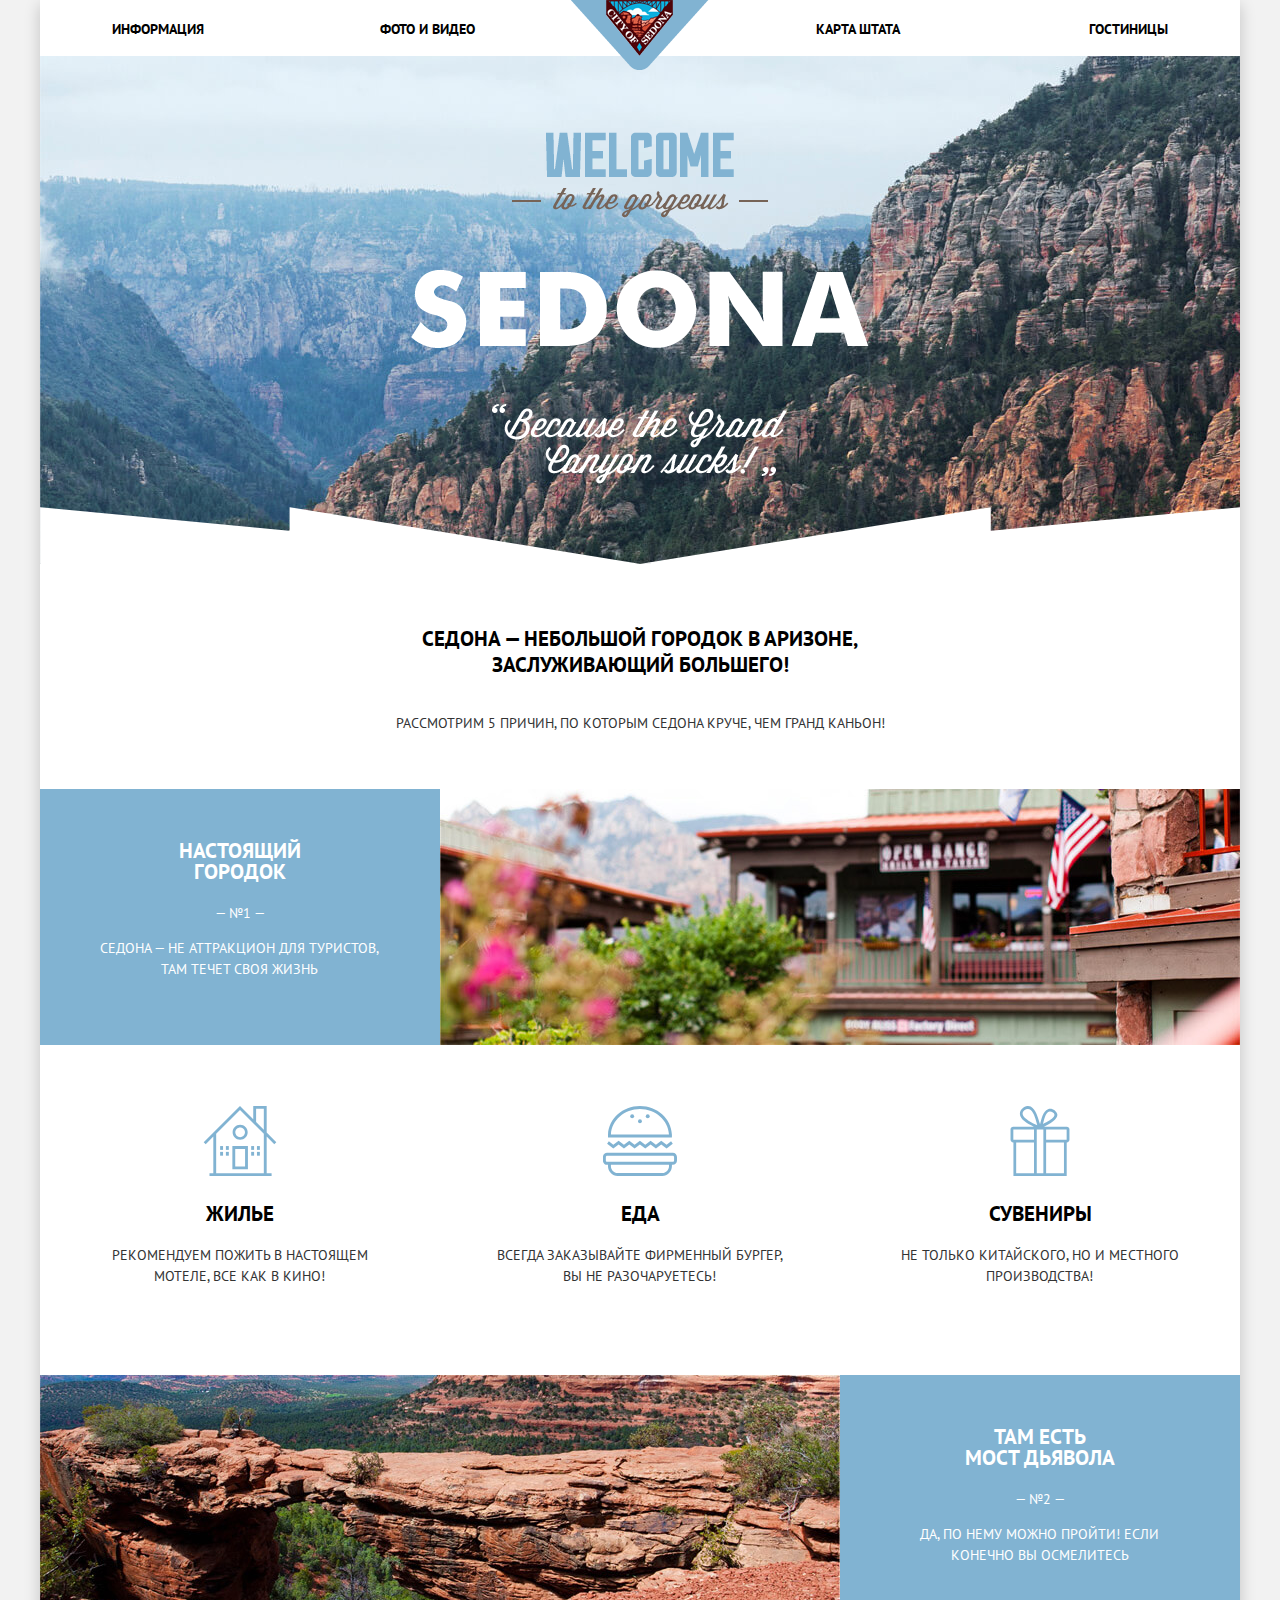
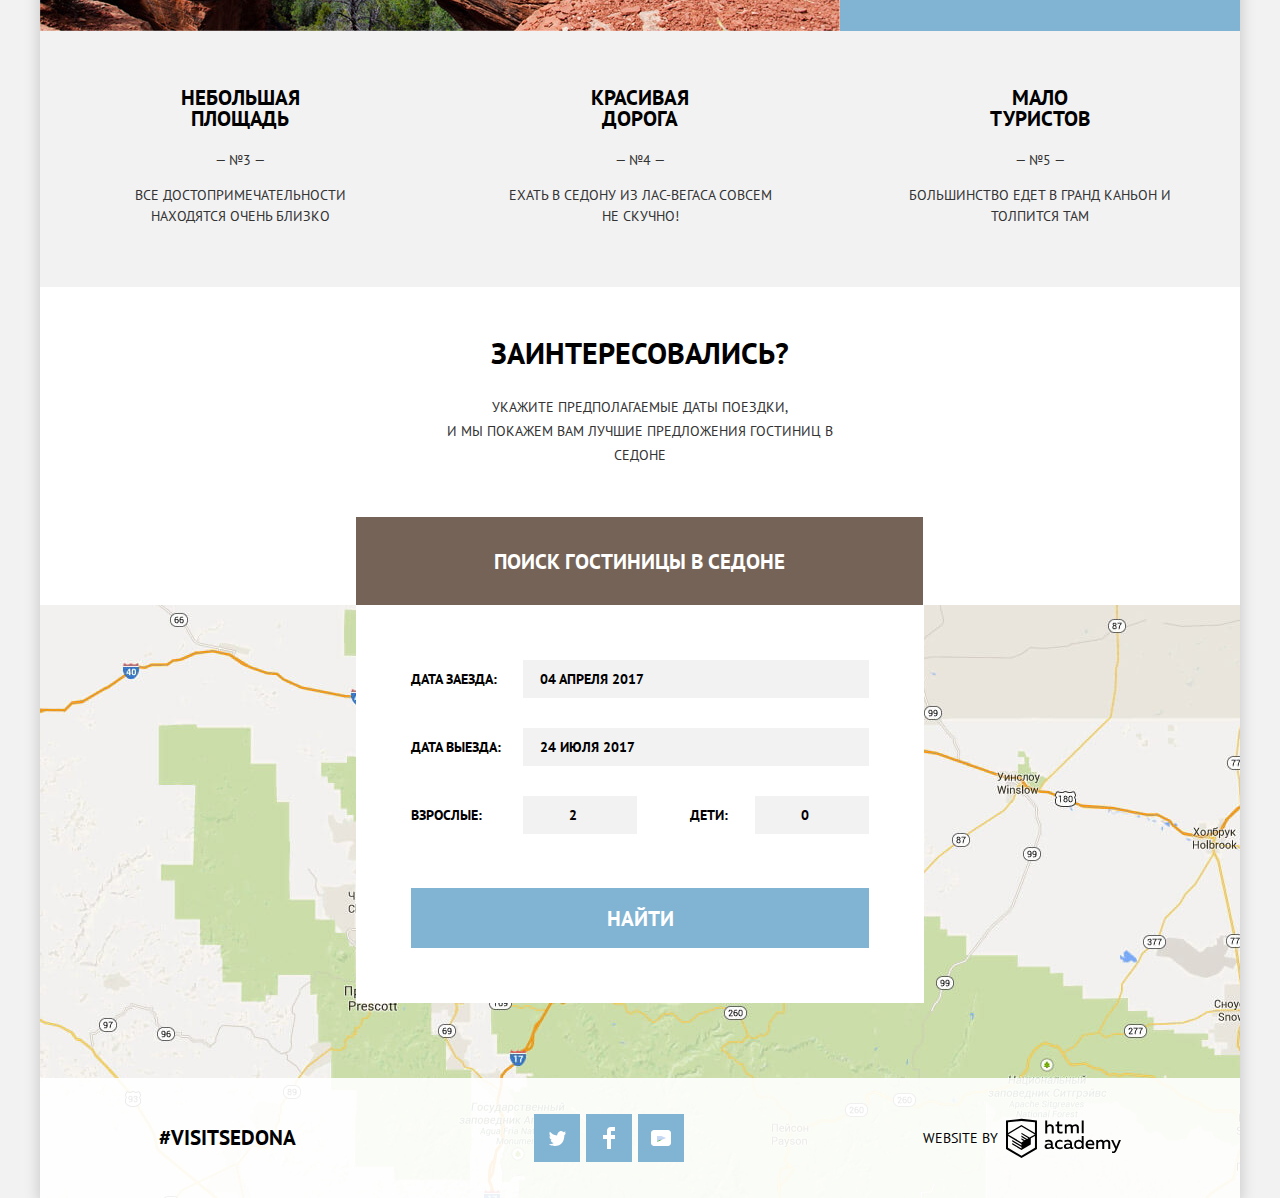
==== index.html @ 70ae292f "Декоративные элементы" ====
<!DOCTYPE html>
<html lang="ru">
  <head>
    <meta charset="utf-8">
    <title>HTML Academy: Седона</title>
    <link href="https://fonts.googleapis.com/css?family=PT+Sans:400,700&amp;subset=cyrillic" rel="stylesheet">
    <link href="css/normalize.css" rel="stylesheet">
    <link href="css/style.css" rel="stylesheet">
  </head>
  <body>
    <div class="body-wrapper">
    <header class="main-header">
      <nav class="header-navigation container">
        <div class="main-header-logo-container">
          <a class="main-header-logo" href="index.html">
            <img src="img/headerlogo.png" alt="Логотип Седона" width="138" height="70">
          </a>
        </div>
        <ul class="site-navigation">
          <li><a href="#infromation">Информация</a></li>
          <li><a href="#photo">Фото и видео</a></li>
          <li><a href="#map">Карта штата</a></li>
          <li><a href="hotels.html">Гостиницы</a></li>
        </ul>
      </nav>
    </header>

    <main class="container">
      <h1 class="visually-hidden">Седона сити</h1>

      <section class="main-background">
        <h2 class="visually-hidden">Основной фон</h2>
        <img src="img/sedona-mountains-text.png" alt="горы Седона" width="458" height="352">
      </section>

      <section class="features">
        <h2 class="visually-hidden">Преимущества</h2>
        <div class="features-title">
          <p class="features-head"><b>Седона — небольшой городок в Аризоне, заслуживающий большего!</b></p>
          <p class="features-head">Рассмотрим 5 причин, по которым Седона круче, чем гранд каньон!</p>
        </div>
        <ul class="features-list">
          <li class="feature-item">
            <div class="features-background">
              <h3>Настоящий<br> городок</h3>
              <p>— №1 —</p>
              <p>Седона — не аттракцион для туристов, там течет своя жизнь</p>
            </div>
          </li>
          <li>
            <div class="features-img"><img src="img/realcity.jpg" alt="город" width="800" height="256"></div>
          </li>
          <li class="feature-item feature-item-inside">
            <p><img src="img/house.svg" alt="жилье" width="74" height="70"></p>
            <h3>Жилье</h3>
            <p>Рекомендуем пожить в настоящем мотеле, все как в кино!</p>
          </li>
          <li class="feature-item feature-item-inside">
            <p><img src="img/food.svg" alt="еда" width="74" height="70"></p>
            <h3>Еда</h3>
            <p>Всегда заказывайте фирменный бургер, вы не разочаруетесь!</p>
          </li>
          <li class="feature-item feature-item-inside">
            <p><img src="img/souvenir.svg" alt="сувениры" width="74" height="70"></p>
            <h3>Сувениры</h3>
            <p>Не только китайского, но и местного производства!</p>
          </li>
          <li>
            <div class="features-img"><img src="img/devil.jpg" alt="мост дьявола" width="800" height="256"></div>
          </li>
          <li class="feature-item">
          <div class="features-background">
            <h3>Там есть<br> мост дьявола</h3>
            <p>— №2 —</p>
            <p>Да, по нему можно пройти! Если конечно вы осмелитесь</p>
          </div>
          </li>
          <li class="feature-item">
            <h3>Небольшая<br> площадь</h3>
            <p>— №3 —</p>
            <p>Все достопримечательности находятся очень близко</p>
          </li>
          <li class="feature-item">
            <h3>Красивая<br> дорога</h3>
            <p>— №4 —</p>
            <p>Ехать в Седону из Лас-Вегаса совсем не скучно!</p>
          </li>
          <li class="feature-item">
            <h3>Мало<br> туристов</h3>
            <p>— №5 —</p>
            <p>Большинство едет в гранд каньон и толпится там</p>
          </li>
        </ul>

      </section>

      <section class="search-form">
        <h2 class="visually-hidden">Поиск гостиницы</h2>
        <div class="search-form-title">
          <p class="search-form-head"><b>Заинтересовались?</b></p>
          <p>Укажите предполагаемые даты поездки,<br> и мы покажем вам лучшие предложения гостиниц в Седоне</p>
        </div>
        <div class="search-form-container">
          <button class="btn search-hotel-btn">Поиск гостиницы в Седоне</button>
          <form class="search-form-hotels" action="https://echo.htmlacademy.ru" method="get">
            <p class="search-form-item"><label for="check-in-date">Дата заезда:</label><input class="check-in" type="text" id="check-in-date" name="check-in-date" placeholder=" 04 Апреля 2017"></p>
            <p class="search-form-item"><label for="check-out-date">Дата выезда:</label><input class="check-out" type="text" id="check-out-date" name="check-out-date" placeholder=" 24 Июля 2017"></p>
            <p class="search-form-item"><label for="adult">Взрослые:</label><input type="number" id="adult" name="adult" value="2" min="0" step="1"></p>
            <p class="search-form-item"><label for="child">Дети:</label><input type="number" id="child" name="child" value="0" min="0" step="1"></p>
            <button class="btn search-form-btn" type="submit">Найти</button>
          </form>
        </div>
        <div class="map"></div>

      </section>
    </main>

      <footer class="main-footer">
        <div class="container">
        <div class="footer-item"><p class="footer-hashtag">#visitsedona</p></div>
        <div class="footer-social footer-item">
          <ul class="footer-social-list">
            <li><a class="btn social-btn" href="#"><span class="visually-hidden">twitter</span><svg xmlns="http://www.w3.org/2000/svg" xmlns:xlink="http://www.w3.org/1999/xlink" width="17" height="15" viewBox="0 0 17 15">
              <path d="M10.95.144c1.685-.496 2.984.27 3.577 1.179.673-.231 1.331-.481 2.011-.708a2.345 2.345 0 0 1-.857 1.768c.685.17 1.304-.491 1.304-.491-.169 1-1.006
               1.788-1.563 2.024-.231 6.75-3.175 11.217-10.077 11.082h-.446c-.41 0-4.164-.46-4.898-1.887 2.271.196 3.893-.422 4.693-1.177-.96-.3-2.679-.477-2.979-2.95.349.106.564.228
                1.19.119C1.705 8.247.374 7.53.448 5.33c.285.328 1.067.536 1.34.472C1.085 5.561-.182 2.442.894.85c1.818 1.854 3.735 3.606 7.152 3.773C8.254 2.33 9.183.793 10.95.144z"/></svg></a>
            </li>
            <li><a class="btn social-btn" href="#"><span class="visually-hidden">facebook</span><svg xmlns="http://www.w3.org/2000/svg" width="12" height="22" viewBox="0 0 12 22">
              <path d="M12 4V0H8a4 4 0 0 0-4 4v4H0v4h4v10h4V12h4V8H8V4h4z"/></svg></a>
            </li>
            <li>
              <a class="btn social-btn" href="#"><span class="visually-hidden">youtube</span><svg version="1.1" id="Layer_1" xmlns="http://www.w3.org/2000/svg"
                 xmlns:xlink="http://www.w3.org/1999/xlink" x="0px" y="0px"
              	 width="20px" height="16px" viewBox="0 0 20 16" enable-background="new 0 0 20 16" xml:space="preserve">
              <image overflow="visible" enable-background="new    " width="20" height="16" xlink:href="youtube.png" >
              </image>
              <path d="M17,0H3C1.35,0,0,1.35,0,3v10c0,1.65,1.35,3,3,3h14c1.65,0,3-1.35,3-3V3C20,1.35,18.65,0,17,0z
              	 M6.027,11.998V4.002L15.014,8L6.027,11.998z"/>
              </svg></a>
            </li>
          </ul>
        </div>
        <div class"footer-item">
          <p class="footer-copyright">
          <b>Website by</b>
          <a class="main-footer-logo" href="https://htmlacademy.ru/intensive/htmlcss"><span class="visually-hidden">htmlacademy</span>
            <svg id="Layer_1" data-name="Layer 1" xmlns="http://www.w3.org/2000/svg" width="115" height="41" viewBox="0 0 108.08 36.85"><title>logo-htmlacademy-small1</title><path d="M44.61,26.88a2,2,0,0,0,.55-0.1v1.33a3.25,3.25,0,0,1-1.18.21,1.67,1.67,0,0,1-1.67-1,4.84,4.84,0,0,1-3.14,1.08c-1.51,0-2.91-.83-2.91-2.55,0-2.13,2-2.79,3.71-2.79a11.08,11.08,0,0,1,2.17.25v-0.3c0-1-.76-1.77-2.19-1.77a7.42,7.42,0,0,0-3,.64v-1.7a10.21,10.21,0,0,1,3.19-.55c2.36,0,3.81,1.12,3.81,3.65v3a0.54,0.54,0,0,0,.49.59h0.17Zm-6.44-1.13A1.35,1.35,0,0,0,39.63,27h0.11a3.39,3.39,0,0,0,2.41-1V24.58a9.72,9.72,0,0,0-1.81-.21c-1,0-2.16.33-2.16,1.38h0Zm12.36-6.11a5,5,0,0,1,2.57.64V22a4.08,4.08,0,0,0-2.3-.7,2.75,2.75,0,1,0,0,5.49,5,5,0,0,0,2.43-.64v1.71a6.27,6.27,0,0,1-2.76.57A4.21,4.21,0,0,1,46,24.51q0-.21,0-0.41a4.32,4.32,0,0,1,4.18-4.46h0.38Zm12.17,7.24a2,2,0,0,0,.55-0.1v1.33a3.25,3.25,0,0,1-1.18.21,1.67,1.67,0,0,1-1.67-1,4.84,4.84,0,0,1-3.14,1.08c-1.51,0-2.91-.83-2.91-2.55,0-2.13,2-2.79,3.71-2.79a11.08,11.08,0,0,1,2.17.25v-0.3c0-1-.76-1.77-2.19-1.77a7.42,7.42,0,0,0-3,.64v-1.7a10.21,10.21,0,0,1,3.19-.55c2.36,0,3.81,1.12,3.81,3.65v3a0.54,0.54,0,0,0,.49.59h0.17Zm-6.44-1.13A1.35,1.35,0,0,0,57.73,27h0.11a3.39,3.39,0,0,0,2.41-1V24.58a9.72,9.72,0,0,0-1.81-.21c-1.06,0-2.16.33-2.16,1.38h0ZM73,16V28.2H71.35V26.88a3.88,3.88,0,0,1-3.19,1.54,4.4,4.4,0,0,1,0-8.78,3.81,3.81,0,0,1,3,1.3V16H73Zm-4.53,5.22a2.76,2.76,0,1,0,0,5.52A2.86,2.86,0,0,0,71.15,25V23A2.91,2.91,0,0,0,68.49,21.27ZM79,19.64c3.31,0,4.46,2.68,3.92,5.09H76.7c0.21,1.5,1.67,2.11,3.19,2.11a6.11,6.11,0,0,0,2.64-.59v1.6a7.14,7.14,0,0,1-3,.57C77,28.42,74.78,27,74.78,24a4.18,4.18,0,0,1,4-4.39H79Zm0.09,1.54a2.28,2.28,0,0,0-2.44,2.1v0.06H81.3A2,2,0,0,0,79.13,21.18Zm5.73,7V19.87h1.65v1a3.81,3.81,0,0,1,2.78-1.27A2.86,2.86,0,0,1,91.89,21a4.12,4.12,0,0,1,2.91-1.33A3.06,3.06,0,0,1,98,23V28.2h-1.9V23.05a1.59,1.59,0,0,0-1.42-1.75H94.42a2.8,2.8,0,0,0-2.07,1.12V28.2h-1.9V23.05A1.59,1.59,0,0,0,89,21.31H88.8a3,3,0,0,0-2.21,1.29v5.63H84.86Zm21.31-8.33h1.9l-3.91,9.46c-0.9,2.17-2.09,2.86-3.35,2.86a4.76,4.76,0,0,1-1.1-.14V30.46a2.86,2.86,0,0,0,.85.12c0.9,0,1.58-.64,2.07-1.9l0.17-.42-4-8.4h2l2.86,6.29ZM38.73,1.46V6.22a3.81,3.81,0,0,1,2.7-1.14,3.25,3.25,0,0,1,3.44,3.4v5.15H43V8.72a1.81,1.81,0,0,0-1.61-2h-0.3a2.93,2.93,0,0,0-2.32,1.39v5.52h-1.9V1.46h1.9ZM49.94,2.31v3h3V6.91h-3v3.81c0,1.1.5,1.46,1.58,1.46a4.49,4.49,0,0,0,1.69-.33v1.6A6.8,6.8,0,0,1,51,13.8a2.55,2.55,0,0,1-2.86-2.74V6.89H46.58V5.26h1.5V2.74Zm5.4,11.31V5.28H57v1A3.81,3.81,0,0,1,59.77,5a2.86,2.86,0,0,1,2.6,1.33A4.12,4.12,0,0,1,65.28,5,3.06,3.06,0,0,1,68.44,8.4v5.21h-1.9V8.46a1.59,1.59,0,0,0-1.42-1.75H64.89a2.8,2.8,0,0,0-2.07,1.12v5.78h-1.9V8.46A1.59,1.59,0,0,0,59.5,6.71H59.27A3,3,0,0,0,57.06,8v5.63H55.34ZM71.17,1.45H73V13.6H71.17V1.45ZM14.71,0H14.55L0,1.54V28.21l14.55,8.66,14.55-8.66V1.54Zm12.5,27.1L14.55,34.64,1.9,27.12V16.18l12.59,7.5V25L5.86,19.9v1.31l8.68,5.21v1.39L5.87,22.65V24l8.68,5.21,8.75-5.24V18.31L27.2,16V27.12Zm0-12.53-3.48,2-1.6,1L14.51,13v1.31L21,18.23H21l-0.14.09-1,.54-5.37-3.2V17l4.24,2.52-1,.67-3.2-1.9v1.31l2.1,1.24L14.5,22.1,2,14.65,14.51,7.11Zm0-1.32L14.49,5.76,1.91,13.25v-10L14.56,1.92,27.21,3.25v10h0Z" transform="translate(0 -0.02)" /></svg>
          </svg>
        </a>
        </p>
      </div>
      </div>
      </footer>
    </div>
  </body>
</html>
---- css/style.css ----
body {
    margin: 0;
    padding: 0;
    font-family: "PT Sans", Arial, sans-serif;
    font-size: 14px;
    line-height: 21px;
    font-weight: 700;
    color: #333333;
    text-transform: uppercase;
    background-color: #f2f2f2;
}

a {
    text-decoration: none;
}

.visually-hidden:not(:focus):not(:active),
input[type="checkbox"].visually-hidden,
input[type="radio"].visually-hidden {
    position: absolute;
    width: 1px;
    height: 1px;
    margin: -1px;
    border: 0;
    padding: 0;
    white-space: nowrap;
    -webkit-clip-path: inset(100%);
            clip-path: inset(100%);
    clip: rect(0 0 0 0);
    overflow: hidden;
}

.body-wrapper {
    background-color: #ffffff;
    width: 1200px;
    margin: 0 auto;
    -webkit-box-shadow: 0px 5px 15px 0px rgba(0, 1, 1, 0.2);
            box-shadow: 0px 5px 15px 0px rgba(0, 1, 1, 0.2);
}

.header-navigation {
    font-size: 14px;
    line-height: 26px;
    color: #000000;
    background-color: #ffffff;
}

.site-navigation {
    list-style: none;
}

.site-navigation a {
    color: #000000;
}

.site-navigation a:hover {
    color: #81b3d2;
}

.site-navigation a:active {
    color: #cacaca;
}

.main-background {
    background-image: url("../img/sedona-mountains-shape.png"), url("../img/sedona-mountains.jpg");
    background-repeat: no-repeat;
    background-position: bottom, 0 -56px;
    padding-bottom: 74px;
}

.features {
    font-weight: normal;
}

.features-list,
.feature-item-list {
    list-style: none;
}

.feature-item,
.features-head {
    text-align: center;
}



.features h3 {
    font-size: 21px;
    line-height: 21px;
    color: #000000;
    font-weight: bold;
    text-align: center;
}

.features-title p:first-child {
    font-weight: bold;
    font-size: 21px;
    line-height: 26px;
    color: #000000;
}


.search-form {
    background-color: #ffffff;
}

.search-form p {
    text-align: center;
    line-height: 24px;
    font-weight: normal;
}

.search-form-head {
    font-size: 30px;
    line-height: 36px;
    color: #000000;
    font-weight: bold;
}

.search-form form {
    font-size: 14px;
    line-height: 26px;
    color: #000000;
    background-color: #ffffff;
}

.btn {
    font-size: 21px;
    line-height: 26px;
    color: #ffffff;
    text-align: center;
    vertical-align: middle;
    font-weight: bold;
    border: none;
    background-color: #766357;
    text-transform: uppercase;
}

.btn:hover {
    background-color: #604e44;
}

.btn:active {
    background-color: #503e34;
    color: #857871;
}

.search-form-btn {
    background-color: #81b3d2;
    padding-left: 196px;
    padding-right: 197px;
    padding-top: 18px;
    padding-bottom: 16px;
    margin-top: 24px;
    width: 100%;
}

.search-form-btn:hover {
    background-color: #669ec1;
}

.search-form-btn:active {
    background-color: #5596be;
    color: #88b6d0;
}

.search-form input {
    font: inherit;
    border: none;
    background-color: #f2f2f2;
}

.search-form input:hover {
    background-color: #ebebeb;
}

.search-form input:focus {
    background-color: #ffffff;
    border: 2px solid #e5e5e5
}

input::-webkit-input-placeholder {
    color: #000000;
    text-transform: uppercase;
}

input:-ms-input-placeholder {
    color: #000000;
    text-transform: uppercase;
}

input::-ms-input-placeholder {
    color: #000000;
    text-transform: uppercase;
}

input::placeholder {
    color: #000000;
    text-transform: uppercase;
}

.main-footer {
    font-weight: normal;
}

.footer-hashtag {
    font-size: 21px;
    line-height: 26px;
    color: #000000;
    font-weight: bold;
    margin: 0;
}

.footer-social {
    text-align: center;
}

.footer-social ul {
    list-style: none;
}

.social-btn {
    display: -webkit-box;
    display: -ms-flexbox;
    display: flex;
    -webkit-box-align: center;
        -ms-flex-align: center;
            align-items: center;
    -webkit-box-pack: center;
        -ms-flex-pack: center;
            justify-content: center;
    width: 46px;
    height: 48px;
    background-color: #81b3d2;
}

.social-btn:hover {
    background-color: #669ec1;
}

.social-btn:active {
    background-color: #5596be;
}

.social-btn svg {
    fill: #ffffff;
}

.social-btn:active svg {
    fill: #88b6d0;
}

.main-footer-logo svg {
    margin-bottom: -8px;
}

.main-footer-logo:hover svg {
    fill: #81b3d2;
}

.main-footer-logo:active svg {
    fill: #cacaca;
}

.footer-copyright  {
    display: -webkit-box;
    display: -ms-flexbox;
    display: flex;
    -webkit-box-align: center;
        -ms-flex-align: center;
            align-items: center;
    font-size: 14px;
    line-height: 26px;
    color: #000000;
    margin: 0;
    padding: 0;
}


/* Страница отелей */


.site-navigation-current a {
    color: #756357;
}

.hotel-results-list a {
    color: #000000;
}

.hotel-filter form {
    background-color: #49545a;
    background-image: url("../img/filter-background.jpg");
    background-repeat: no-repeat;
    color: #ffffff;
    font-size: 14px;
    line-height: 21px;
}

.hotel-filter ul,
.hotel-results ul {
    list-style: none;
}

.hotel-filter fieldset{
    border: none;
    padding: 0;
    margin: 0;
}

.filter-form-btn {
    display: block;
    color: #ffffff;
    font-size: 14px;
    line-height: 21px;
    font-weight: normal;
    background-color: transparent;
    border: 2px solid #ffffff;
    padding: 6px 35px;
    margin: 0 auto;
}

.filter-form-btn:hover,
.filter-form-btn:active {
    color: #000000;
    background-color: #ffffff;
}

.hotel-filter {
    font-weight: normal;
}

.hotel-filter legend {
    font-size: 16px;
    line-height: 21px;
    font-weight: bold;
}

.hotel-results {
    font-weight: normal;
}

.hotel-results h2,
.hotel-results h3 {
    font-size: 21px;
    line-height: 26px;
    color: #000000;
}

.hotel-sorting li {
    font-size: 12px;
    line-height: 18px;
    font-weight: normal;
}

.sorting {
    font-size: 12px;
    line-height: 18px;
    font-weight: normal;
    color: #000000;
    margin: 0;
    margin-left: 49px;
}

.hotel-sorting a {
    color: #cacaca;
    opacity: 30%;
    text-decoration: underline;
    -webkit-text-decoration-color: #81b3d2;
            text-decoration-color: #81b3d2;
    -webkit-text-decoration-style: dotted;
            text-decoration-style: dotted;
}

.hotel-sorting-current a {
    color: #81b3d2;
    text-decoration: none;
}

.hotel-sorting svg {
    fill: #cacaca;
}

.hotel-sorting-current svg {
    fill: #81b3d2;
}

.updown:hover svg {
    fill: #000000;
}

.updown:active svg {
    fill: #81b3d2;
}

.hotel-results a:hover {
    color: #81b3d2;
}

.hotel-sorting a:active {
    color: #000000;
    text-decoration: none;
}

.rating {
    font-size: 14px;
    line-height: 21px;
    color: #666666;
}

.hotel-results-name a:hover {
    color: #81b3d2;
}

.hotel-results-name a:active {
    color: #cacaca;
}

.hotel-results-item .btn-info {
    font-size: 14px;
    line-height: 21px;
    color: #ffffff;
    background-color: #81b3d2;
    padding: 4px 17px 3px 17px;
}

.hotel-results-item .btn-order {
    font-size: 14px;
    line-height: 21px;
    background-color: #766357;
    color: #ffffff;
    padding: 4px 17px 3px 17px;
}

.hotel-results-item .btn-info:hover {
    background-color: #669ec1;
    color: #ffffff;
}

.hotel-results-item .btn-info:active {
    background-color: #5596be;
    color: #88b6d0;
}

.hotel-results-item .btn-order:hover {
    background-color: #604e44;
    color: #ffffff;
}

.hotel-results-item .btn-order:active {
    background-color: #503e34;
    color: #857871;
}


/* Главная страница сетки */


.container {
    width: 1200px;
    margin: 0 auto;
    padding: 0;
}

.body-wrapper {
    background-color: #ffffff;
    width: 1200px;
    margin: 0 auto;
    -webkit-box-shadow: 0px 5px 15px 0px rgba(0, 1, 1, 0.2);
            box-shadow: 0px 5px 15px 0px rgba(0, 1, 1, 0.2);
}

.site-navigation {
    display: -webkit-box;
    display: -ms-flexbox;
    display: flex;
    padding-left: 72px;
    padding-right: 72px;
}

.site-navigation li {
    width: 240px;
    text-align: left;
}

.site-navigation li:last-child,
.site-navigation li:nth-child(3) {
    text-align: right;
}

.site-navigation li:first-child,
.site-navigation li:nth-child(3) {
    margin-right: 28px;
}

.site-navigation li:nth-child(2) {
    margin-right: auto;
}

.site-navigation li:nth-child(3) {
    margin-left: auto;
}

.main-header-logo-container {
    margin-left: 531px;
    margin-bottom: -76px;
}

.main-background img {
    margin-left: 371px;
    margin-top: 76px;
}

.features-title {
    margin: 0 354px;
    margin-bottom: 55px;
    margin-top: 62px;
}

.features-title .features-head:first-child {
    margin-bottom: 35px;
}

.features-list {
    display: -webkit-box;
    display: -ms-flexbox;
    display: flex;
    -ms-flex-wrap: wrap;
        flex-wrap: wrap;
    -webkit-box-align: stretch;
        -ms-flex-align: stretch;
            align-items: stretch;
    -ms-flex-line-pack: stretch;
        align-content: stretch;
    margin: 0;
    padding: 0;

}

.feature-item {
    width: 400px;
}

.features-list p {
    text-align: center;
    padding-left: 48px;
    padding-right: 49px;
}

.features-img {
    width: 800px;
    height: 256px;
}

.feature-item-inside img {
    width: 74px;
    height: 70px;
}

.features-list li:first-child,
.features-list li:nth-child(7) {
    background-color: #81b3d2;
    color: #ffffff;
    padding-top: 30px;
}

.features-list li:nth-child(8),
.features-list li:nth-child(9),
.features-list li:nth-child(10) {
    padding-top: 35px;
    padding-bottom: 46px;
    background-color: #f2f2f2;
}

.features-list li:first-child h3,
.features-list li:nth-child(7) h3{
    color: #ffffff;
}

.features-list li:nth-child(3),
.features-list li:nth-child(4),
.features-list li:nth-child(5) {
    background-color: #ffffff;
    padding-top: 47px;
    padding-bottom: 74px;
}

.feature-item:nth-child(8) p,
.feature-item:nth-child(9) p,
.feature-item:nth-child(10) p {
    padding-left: 65px;
    padding-right: 65px;
}

.search-form-title {
    margin: 0 380px;
    margin-top: 54px;
    margin-bottom: 50px;
}

.search-hotel-btn {
    margin-left: 316px;
    margin-right: 316px;
    padding-left: 138px;
    padding-right: 138px;
    padding-top: 32px;
    padding-bottom: 30px;
}

.search-form-hotels {
    position: absolute;
    display: -webkit-box;
    display: -ms-flexbox;
    display: flex;
    -webkit-box-orient: horizontal;
    -webkit-box-direction: normal;
        -ms-flex-direction: row;
            flex-direction: row;
    -webkit-box-pack: justify;
        -ms-flex-pack: justify;
            justify-content: space-between;
    -ms-flex-wrap: wrap;
        flex-wrap: wrap;
    left: 316px;
    padding: 55px;
    width: 458px;
}

.search-form-hotels p {
    font-weight: bold;
    text-align: left;
}

.search-form-container {
    position: relative;
}

.search-form-item {
    margin: 0;
    margin-bottom: 30px;
}

.search-form-item label,
.search-form-item input {
    display: inline-block;
}

.search-form-item:nth-child(1) label,
.search-form-item:nth-child(2) label,
.search-form-item:nth-child(3) label {
    width: 112px;
}

.search-form-item:nth-child(4) label {
    width: 38px;
    margin-right: 27px;
    margin-left: 50px;
}

.search-form-item input {
    padding: 7px 13px;
}

.search-form-item:first-child,
.search-form-item:nth-child(2) {
    width: 100%;
}

.search-form-item:nth-child(3),
.search-form-item:nth-child(4) {
    width: 50%;
}

.search-form-item input[type="text"] {
    width: 346px;
    -webkit-box-sizing: border-box;
            box-sizing: border-box;
}

.search-form-item input[type="number"] {
    width: 114px;
    -webkit-box-sizing: border-box;
            box-sizing: border-box;
    text-align: center;
}

.map {
    background-image: url("../img/map.jpg");
    background-repeat: no-repeat;
    width: 1200px;
    min-height: 593px;
    background-position: -40px -154px;
}

.main-footer .container {
    display: -webkit-box;
    display: -ms-flexbox;
    display: flex;
    -ms-flex-pack: distribute;
        justify-content: space-around;
    -webkit-box-align: center;
        -ms-flex-align: center;
            align-items: center;
    -ms-flex-line-pack: center;
        align-content: center;
}

.main-footer {
    position: relative;
    z-index: 2;
    background-color: rgba(255, 255, 255, 0.9);
    padding-top: 36px;
    padding-bottom: 36px;
    margin-top: -120px;
}

.inner-footer {
    position: static;
    z-index: 1;
    background-color: rgba(255, 255, 255, 1);

    margin-top: auto;

}

.footer-social ul {
    display: -webkit-box;
    display: -ms-flexbox;
    display: flex;
    width: 150px;
    -webkit-box-pack: justify;
        -ms-flex-pack: justify;
            justify-content: space-between;
    -ms-flex-wrap: wrap;
        flex-wrap: wrap;
    margin: 0 auto;
    padding: 0;
}

.footer-copyright b {
    font-weight: normal;
    margin-right: 8px;
}

/* Страница отелей сетки */

.hotel-filter-form {
    display: -webkit-box;
    display: -ms-flexbox;
    display: flex;
    -webkit-box-align: center;
        -ms-flex-align: center;
            align-items: center;
    padding: 30px 72px;
}

.hotel-filter-form fieldset:first-child {
    margin-right: 115px;
}

.hotel-filter-form fieldset:nth-child(2) {
    margin-right: 322px;
}

.hotel-filter-form ul {
    margin: 0;
    margin-top: 28px;
}

.hotel-filter-option {
    margin-bottom: 23px;
}

.hotel-filter-option:nth-child(3),
.hotel-filter-option:nth-child(6) {
    margin: 0;
}

.filter-range {
    width: 330px;
}

.filter-range-title {
  margin-bottom: 9px;
  font-weight: bold;
  font-size: 16px;
  line-height: 21px;
}

.price-controls {
  position: relative;
  height: 36px;
  font-size: 0;
  margin-bottom: 20px;
  border: 2px solid #ffffff;
  border-radius: 2px;
}

.price-controls::after {
  content: "";
  position: absolute;
  top: 50%;
  left: 50%;
  width: 2px;
  height: 22px;
  background: #ffffff;
  -webkit-transform: translate(-50%, -50%);
      -ms-transform: translate(-50%, -50%);
          transform: translate(-50%, -50%);
}

.price-controls label {
  display: inline-block;
  font-size: 14px;
  line-height: 38px;
  vertical-align: top;
  cursor: pointer;
}

.price-controls .min-price,
.price-controls .max-price {
  width: 90px;
  padding-left: 65px;
}

.price-controls input {
  width: 50px;
  margin: 0;
  color: inherit;
  background: none;
  border: none;
}

.range-controls {
  position: relative;
  margin-bottom: 32px;
}

.range-controls .scale {
  height: 2px;
  background: rgba(255, 255, 255, 0.3);
}

.range-controls .bar {
  width: 80%;
  height: 2px;
  background: #ffffff;
}

.range-toggle {
  position: absolute;
  top: -9px;
  width: 4px;
  height: 4px;
  background: #ababab;
  border: 8px solid #ffffff;
  border-radius: 50%;
  -webkit-box-shadow: 0 2px 1px 0 rgba(0, 1, 1, 0.2);
          box-shadow: 0 2px 1px 0 rgba(0, 1, 1, 0.2);
  cursor: pointer;
}

.range-toggle:hover {
  background: #1c4f80;
}

.range-toggle-min {
  left: 0;
}

.range-toggle-max {
  left: 80%;
}

.sorting-wrapper {
    display: -webkit-box;
    display: -ms-flexbox;
    display: flex;
    -webkit-box-align: center;
        -ms-flex-align: center;
            align-items: center;
    margin: 30px 72px;
}

.hotel-sorting  {
    display: -webkit-box;
    display: -ms-flexbox;
    display: flex;
    padding: 0;
    margin: 0;
    margin-left: 40px;
    -webkit-box-align: center;
        -ms-flex-align: center;
            align-items: center;
}

.hotel-sorting li:nth-child(2) {
    margin-left: 31px;
}

.hotel-sorting li:nth-child(3) {
    margin-left: 33px;
}

.hotel-sorting li:nth-child(4 ) {
    margin-left: 504px;
}

.hotel-sorting li:nth-child(5) {
    margin-left: 12px;
}

.hotel-results-list {
    display: -webkit-box;
    display: -ms-flexbox;
    display: flex;
    -webkit-box-orient: vertical;
    -webkit-box-direction: normal;
        -ms-flex-direction: column;
            flex-direction: column;
    margin: 0px;
    padding: 0px;
}

.hotel-results-item {
    position: relative;
    border-top: 1px solid #e5e5e5;
    padding: 30px 72px 30px 72px;
    display: -webkit-box;
    display: -ms-flexbox;
    display: flex;
    -webkit-box-pack: justify;
        -ms-flex-pack: justify;
            justify-content: space-between;
}

.hotel-results-column:nth-child(2) {
    display: -webkit-box;
    display: -ms-flexbox;
    display: flex;
    -webkit-box-orient: horizontal;
    -webkit-box-direction: normal;
        -ms-flex-direction: row;
            flex-direction: row;
    -ms-flex-wrap: wrap;
        flex-wrap: wrap;
    -ms-flex-line-pack: justify;
        align-content: space-between;
    width: 260px;
    margin-right: 490px;
}

.hotel-results-column:nth-child(3) {
    display: -webkit-box;
    display: -ms-flexbox;
    display: flex;
    -webkit-box-orient: vertical;
    -webkit-box-direction: normal;
        -ms-flex-direction: column;
            flex-direction: column;
    -webkit-box-pack: justify;
        -ms-flex-pack: justify;
            justify-content: space-between;
    text-align: right;
    width: 113px;
}

.hotel-results-column ul {
    padding: 0;
    margin: 0;
}

.stars {
    -webkit-box-ordinal-group: 0;
        -ms-flex-order: -1;
            order: -1;
}

.stars li {
    display: inline-block;
    vertical-align: baseline;
}

.hotel-results-item:last-child {
    border-bottom: 1px solid #e5e5e5;
}

.hotel-results h2,
.hotel-results-item h3,
.hotel-results-item p {
    margin: 0;
}

.hotel-results-item h3 {
    margin-top: -5px;
}

.hotel-price {
    padding-bottom: 5px;
}

.hotel-results-price {
    padding-left: 35px;
}

.btn-info {
    margin-right: 5px;
}

.rating {
    padding-left: 16px;
    padding-right: 14px;
    padding-top: 6px;
    padding-bottom: 5px;
    background-color: #f2f2f2;
}
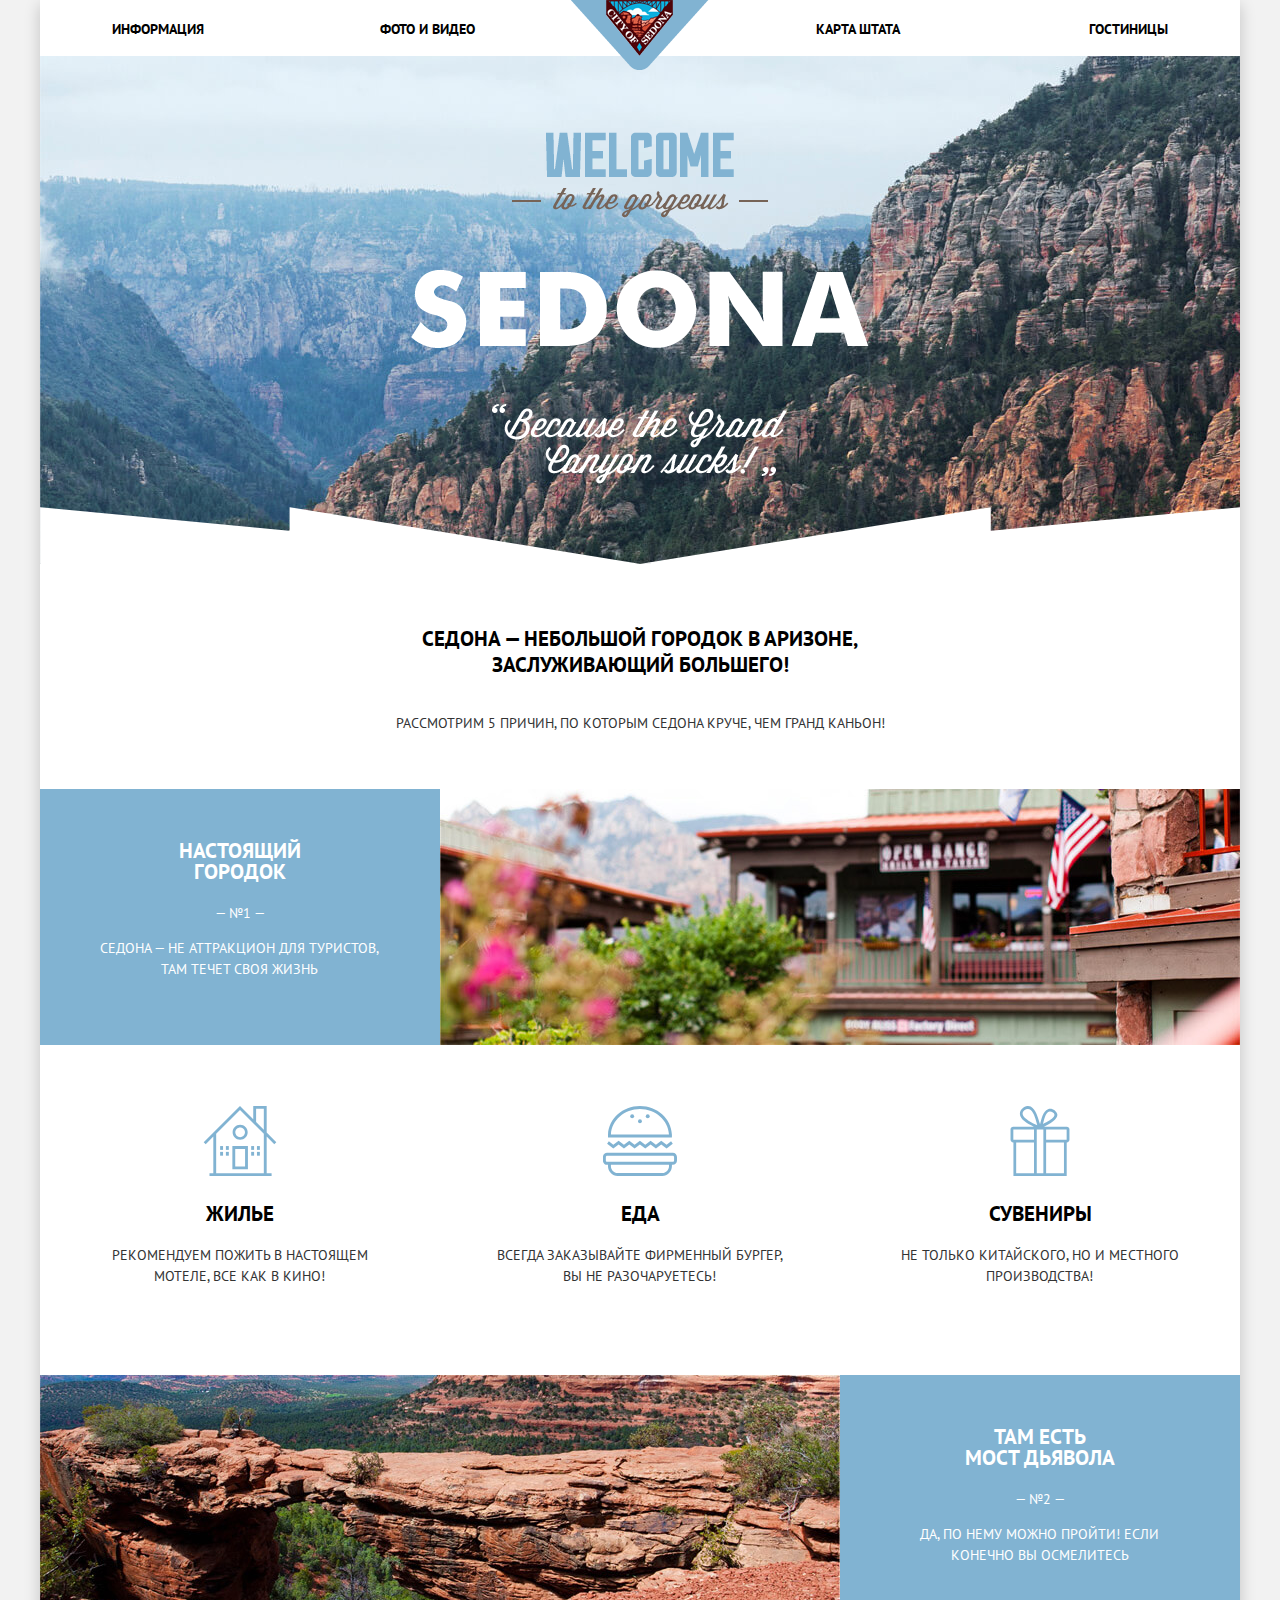
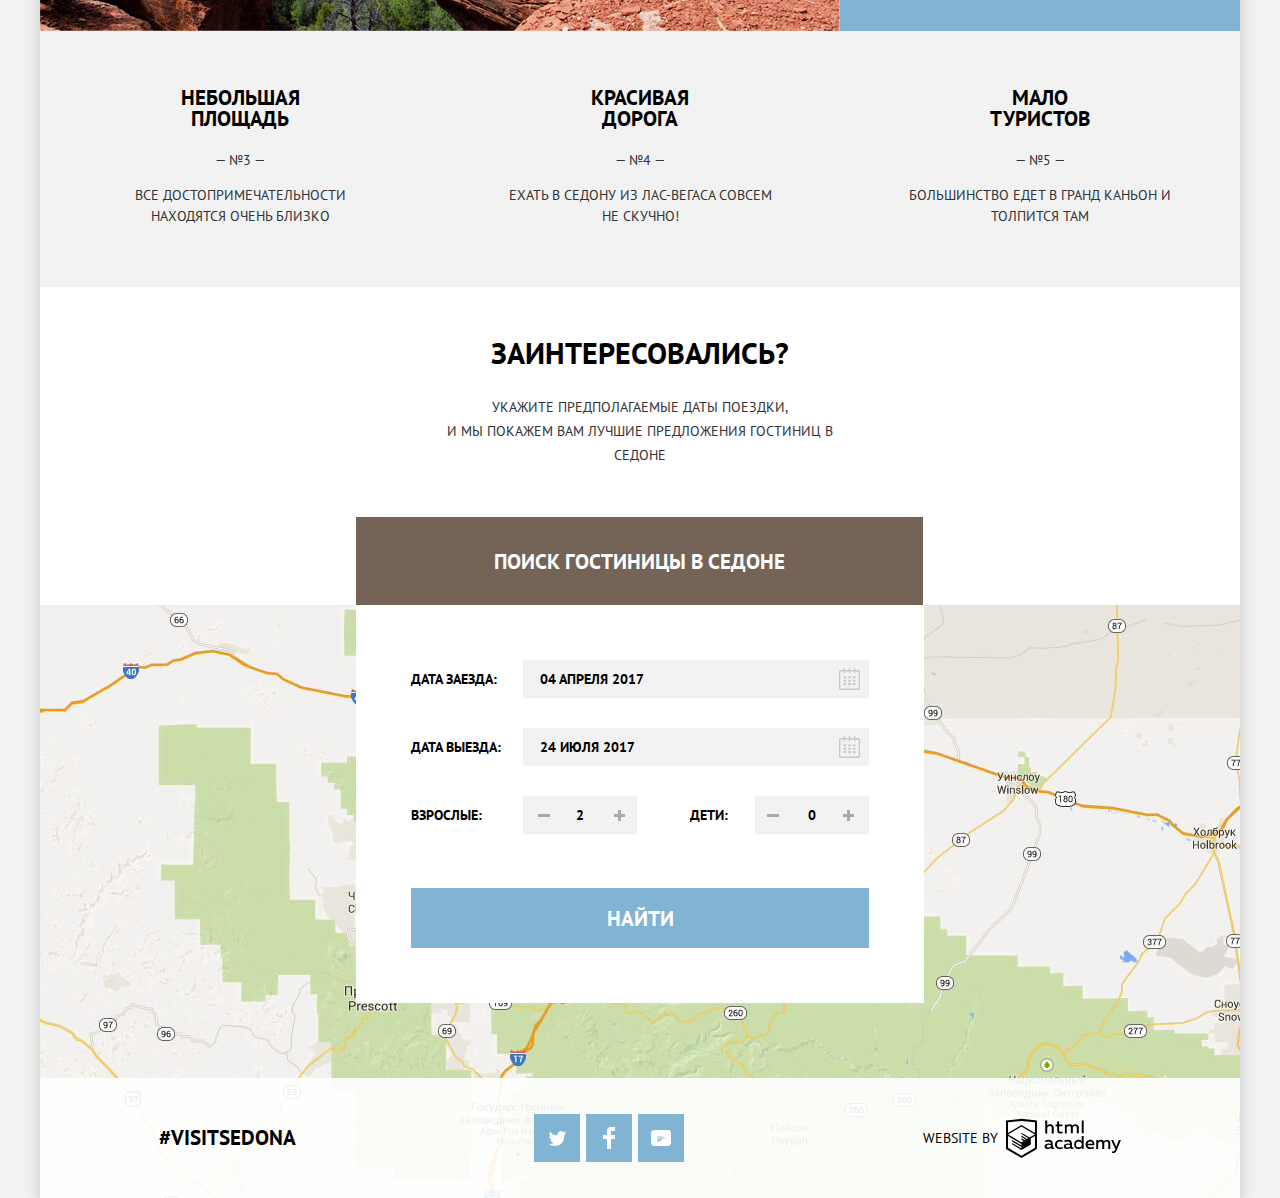
==== commit 218843e4: "Оформление контента" ====
--- a/index.html
+++ b/index.html
@@ -9,21 +9,21 @@
   </head>
   <body>
     <div class="body-wrapper">
-    <header class="main-header">
-      <nav class="header-navigation container">
-        <div class="main-header-logo-container">
-          <a class="main-header-logo" href="index.html">
-            <img src="img/headerlogo.png" alt="Логотип Седона" width="138" height="70">
-          </a>
-        </div>
-        <ul class="site-navigation">
-          <li><a href="#infromation">Информация</a></li>
-          <li><a href="#photo">Фото и видео</a></li>
-          <li><a href="#map">Карта штата</a></li>
-          <li><a href="hotels.html">Гостиницы</a></li>
-        </ul>
-      </nav>
-    </header>
+      <header class="main-header">
+        <nav class="header-navigation container">
+          <div class="main-header-logo-container">
+            <a class="main-header-logo" href="index.html">
+              <img src="img/headerlogo.png" alt="Логотип Седона" width="138" height="70">
+            </a>
+          </div>
+          <ul class="site-navigation">
+            <li><a href="#infromation">Информация</a></li>
+            <li><a href="#photo">Фото и видео</a></li>
+            <li><a href="#map">Карта штата</a></li>
+            <li><a href="hotels.html">Гостиницы</a></li>
+          </ul>
+        </nav>
+      </header>
 
     <main class="container">
       <h1 class="visually-hidden">Седона сити</h1>
@@ -103,10 +103,26 @@
         <div class="search-form-container">
           <button class="btn search-hotel-btn">Поиск гостиницы в Седоне</button>
           <form class="search-form-hotels" action="https://echo.htmlacademy.ru" method="get">
-            <p class="search-form-item"><label for="check-in-date">Дата заезда:</label><input class="check-in" type="text" id="check-in-date" name="check-in-date" placeholder=" 04 Апреля 2017"></p>
-            <p class="search-form-item"><label for="check-out-date">Дата выезда:</label><input class="check-out" type="text" id="check-out-date" name="check-out-date" placeholder=" 24 Июля 2017"></p>
-            <p class="search-form-item"><label for="adult">Взрослые:</label><input type="number" id="adult" name="adult" value="2" min="0" step="1"></p>
-            <p class="search-form-item"><label for="child">Дети:</label><input type="number" id="child" name="child" value="0" min="0" step="1"></p>
+            <p class="search-form-item"><label for="check-in-date">Дата заезда:</label><input class="in-out-date" type="text" id="check-in-date" name="check-in-date" placeholder=" 04 Апреля 2017">
+              <span class="calendar-in">
+                <svg xmlns="http://www.w3.org/2000/svg" width="21" height="22" viewBox="0 0 21 22"><path d="M19.251 2.025h-2.845V.648c0-.381-.294-.689-.656-.689-.363 0-.656.308-.656.689v1.377h-3.938V.648c0-.381-.294-.689-.655-.689-.363 0-.657.308-.657.689v1.377H5.906V.648c0-.381-.294-.689-.656-.689-.363 0-.657.308-.657.689v1.377H1.75C.784 2.025 0 2.847 0 3.862v16.302C0 21.179.784 22 1.75 22h17.501c.966 0 1.749-.821 1.749-1.836V3.862c0-1.015-.783-1.837-1.749-1.837zm.437 18.139a.448.448 0 0 1-.437.459H1.75a.45.45 0 0 1-.438-.459V3.862a.45.45 0 0 1 .438-.459h2.844v1.378c0 .381.294.689.657.689.362 0 .656-.308.656-.689V3.403h3.938v1.378c0 .381.294.689.657.689.361 0 .655-.308.655-.689V3.403h3.938v1.378c0 .381.293.689.656.689.362 0 .656-.308.656-.689V3.403h2.845c.241 0 .437.206.437.459v16.302z"/><path d="M4.594 8.225h2.625v2.066H4.594zM4.594 11.668h2.625v2.067H4.594zM4.594 15.112h2.625v2.066H4.594zM9.188 15.112h2.625v2.066H9.188zM9.188 11.668h2.625v2.067H9.188zM9.188 8.225h2.625v2.066H9.188zM13.781 15.112h2.625v2.066h-2.625zM13.781 11.668h2.625v2.067h-2.625zM13.781 8.225h2.625v2.066h-2.625z"/>
+                </svg>
+              </span>
+            </p>
+            <p class="search-form-item"><label for="check-out-date">Дата выезда:</label><input class="in-out-date" type="text" id="check-out-date" name="check-out-date" placeholder=" 24 Июля 2017">
+              <span class="calendar-out">
+                <svg xmlns="http://www.w3.org/2000/svg" width="21" height="22" viewBox="0 0 21 22"><path d="M19.251 2.025h-2.845V.648c0-.381-.294-.689-.656-.689-.363 0-.656.308-.656.689v1.377h-3.938V.648c0-.381-.294-.689-.655-.689-.363 0-.657.308-.657.689v1.377H5.906V.648c0-.381-.294-.689-.656-.689-.363 0-.657.308-.657.689v1.377H1.75C.784 2.025 0 2.847 0 3.862v16.302C0 21.179.784 22 1.75 22h17.501c.966 0 1.749-.821 1.749-1.836V3.862c0-1.015-.783-1.837-1.749-1.837zm.437 18.139a.448.448 0 0 1-.437.459H1.75a.45.45 0 0 1-.438-.459V3.862a.45.45 0 0 1 .438-.459h2.844v1.378c0 .381.294.689.657.689.362 0 .656-.308.656-.689V3.403h3.938v1.378c0 .381.294.689.657.689.361 0 .655-.308.655-.689V3.403h3.938v1.378c0 .381.293.689.656.689.362 0 .656-.308.656-.689V3.403h2.845c.241 0 .437.206.437.459v16.302z"/><path d="M4.594 8.225h2.625v2.066H4.594zM4.594 11.668h2.625v2.067H4.594zM4.594 15.112h2.625v2.066H4.594zM9.188 15.112h2.625v2.066H9.188zM9.188 11.668h2.625v2.067H9.188zM9.188 8.225h2.625v2.066H9.188zM13.781 15.112h2.625v2.066h-2.625zM13.781 11.668h2.625v2.067h-2.625zM13.781 8.225h2.625v2.066h-2.625z"/>
+                </svg>
+              </span>
+            </p>
+            <p class="search-form-item"><label for="adult">Взрослые:</label><input class="amount" type="text" id="adult" name="adult" placeholder="2">
+              <span class="search-form-plus"></span>
+              <span class="search-form-minus"></span>
+            </p>
+            <p class="search-form-item"><label for="child">Дети:</label><input class="amount" type="text" id="child" name="child" placeholder="0">
+              <span class="search-form-plus"></span>
+              <span class="search-form-minus"></span>
+            </p>
             <button class="btn search-form-btn" type="submit">Найти</button>
           </form>
         </div>
@@ -120,16 +136,15 @@
         <div class="footer-item"><p class="footer-hashtag">#visitsedona</p></div>
         <div class="footer-social footer-item">
           <ul class="footer-social-list">
-            <li><a class="btn social-btn" href="#"><span class="visually-hidden">twitter</span><svg xmlns="http://www.w3.org/2000/svg" xmlns:xlink="http://www.w3.org/1999/xlink" width="17" height="15" viewBox="0 0 17 15">
+            <li><a class="btn social-btn" href="#twitter"><span class="visually-hidden">twitter</span><svg xmlns="http://www.w3.org/2000/svg" xmlns:xlink="http://www.w3.org/1999/xlink" width="17" height="15" viewBox="0 0 17 15">
               <path d="M10.95.144c1.685-.496 2.984.27 3.577 1.179.673-.231 1.331-.481 2.011-.708a2.345 2.345 0 0 1-.857 1.768c.685.17 1.304-.491 1.304-.491-.169 1-1.006
                1.788-1.563 2.024-.231 6.75-3.175 11.217-10.077 11.082h-.446c-.41 0-4.164-.46-4.898-1.887 2.271.196 3.893-.422 4.693-1.177-.96-.3-2.679-.477-2.979-2.95.349.106.564.228
                 1.19.119C1.705 8.247.374 7.53.448 5.33c.285.328 1.067.536 1.34.472C1.085 5.561-.182 2.442.894.85c1.818 1.854 3.735 3.606 7.152 3.773C8.254 2.33 9.183.793 10.95.144z"/></svg></a>
             </li>
-            <li><a class="btn social-btn" href="#"><span class="visually-hidden">facebook</span><svg xmlns="http://www.w3.org/2000/svg" width="12" height="22" viewBox="0 0 12 22">
+            <li><a class="btn social-btn" href="#facebook"><span class="visually-hidden">facebook</span><svg xmlns="http://www.w3.org/2000/svg" width="12" height="22" viewBox="0 0 12 22">
               <path d="M12 4V0H8a4 4 0 0 0-4 4v4H0v4h4v10h4V12h4V8H8V4h4z"/></svg></a>
             </li>
-            <li>
-              <a class="btn social-btn" href="#"><span class="visually-hidden">youtube</span><svg version="1.1" id="Layer_1" xmlns="http://www.w3.org/2000/svg"
+            <li><a class="btn social-btn" href="#youtube"><span class="visually-hidden">youtube</span><svg version="1.1" id="Layer_1" xmlns="http://www.w3.org/2000/svg"
                  xmlns:xlink="http://www.w3.org/1999/xlink" x="0px" y="0px"
               	 width="20px" height="16px" viewBox="0 0 20 16" enable-background="new 0 0 20 16" xml:space="preserve">
               <image overflow="visible" enable-background="new    " width="20" height="16" xlink:href="youtube.png" >
--- a/css/style.css
+++ b/css/style.css
@@ -134,6 +134,7 @@
     border: none;
     background-color: #766357;
     text-transform: uppercase;
+    cursor: pointer;
 }
 
 .btn:hover {
@@ -176,7 +177,7 @@
 
 .search-form input:focus {
     background-color: #ffffff;
-    border: 2px solid #e5e5e5
+    outline: 2px solid #e5e5e5
 }
 
 input::-webkit-input-placeholder {
@@ -421,7 +422,7 @@
     line-height: 21px;
     color: #ffffff;
     background-color: #81b3d2;
-    padding: 4px 17px 3px 17px;
+    padding: 4px 15px 3px 15px;
 }
 
 .hotel-results-item .btn-order {
@@ -671,17 +672,96 @@
     width: 50%;
 }
 
-.search-form-item input[type="text"] {
+.search-form-item .in-out-date {
     width: 346px;
     -webkit-box-sizing: border-box;
             box-sizing: border-box;
-}
-
-.search-form-item input[type="number"] {
+            padding-right: 38px;
+}
+
+.search-form-item {
+    position: relative;
+}
+
+.calendar-in {
+    position: absolute;
+    top: 8px;
+    right: 9px;
+    cursor: pointer;
+}
+
+.calendar-out {
+    position: absolute;
+    top: 8px;
+    right: 9px;
+    cursor: pointer;
+}
+
+.calendar-in svg,
+.calendar-out svg {
+    fill: #cacaca;
+}
+
+.calendar-in:hover svg,
+.calendar-out:hover svg {
+    fill: #000000;
+}
+
+.calendar-in:active svg,
+.calendar-out:active svg {
+    fill: #81b3d2;
+}
+
+.search-form-item .amount {
     width: 114px;
     -webkit-box-sizing: border-box;
             box-sizing: border-box;
     text-align: center;
+    padding-left: 37px;
+    padding-right: 37px;
+}
+
+.search-form-minus {
+    position: absolute;
+    width: 12px;
+    height: 3px;
+    bottom: 17px;
+    right: 90px;
+    background-color: #a9a9a9;
+    cursor: pointer;
+}
+
+.search-form-plus {
+  position: absolute;
+  width: 11px;
+  height: 3px;
+  bottom: 17px;
+  right: 15px;
+  background-color: #a9a9a9;
+  cursor: pointer;
+}
+
+.search-form-plus::after {
+  content: "";
+  position: absolute;
+  width: 3px;
+  height: 11px;
+  top: -4px;
+  right: 4px;
+  background-color: #a9a9a9;
+  cursor: pointer;
+}
+
+.search-form-minus:hover,
+.search-form-plus:hover,
+.search-form-plus:hover::after {
+    background-color: #000000;
+}
+
+.search-form-minus:active,
+.search-form-plus:active,
+.search-form-plus:active::after {
+    background-color: #81b3d2;
 }
 
 .map {
@@ -776,100 +856,151 @@
     margin: 0;
 }
 
+
+.checkbox-label {
+    position: relative;
+}
+
+.checkbox-label input[type="checkbox"] + .checkbox-indicator {
+    position: absolute;
+    background-image: url("../img/filter-checkbox-off.svg");
+    background-repeat: no-repeat;
+    width: 27px;
+    height: 23px;
+    top: -2px;
+    left: -40px;
+}
+
+.checkbox-label input[type="checkbox"]:checked + .checkbox-indicator {
+    position: absolute;
+    background-image: url("../img/filter-checkbox-on.svg");
+    background-repeat: no-repeat;
+    width: 27px;
+    height: 23px;
+    top: -2px;
+    left: -40px;
+}
+
+.checkbox-label input[type="checkbox"]:disabled + .checkbox-indicator {
+    position: absolute;
+    background-image: url("../img/filter-checkbox-off-disabled.svg");
+    background-repeat: no-repeat;
+    width: 27px;
+    height: 23px;
+    top: -2px;
+    left: -40px;
+}
+
+.checkbox-label input[type="checkbox"]:checked:disabled + .checkbox-indicator {
+    position: absolute;
+    background-image: url("../img/filter-checkbox-on-disabled.svg");
+    background-repeat: no-repeat;
+    width: 27px;
+    height: 23px;
+    top: -2px;
+    left: -40px;
+}
+
+.checkbox-label input[type="checkbox"]:focus + .checkbox-indicator {
+    border-color: #663d15;
+    outline: thin dotted;
+    outline: 5px auto -webkit-focus-ring-color;
+}
+
 .filter-range {
     width: 330px;
 }
 
 .filter-range-title {
-  margin-bottom: 9px;
-  font-weight: bold;
-  font-size: 16px;
-  line-height: 21px;
+    margin-bottom: 9px;
+    font-weight: bold;
+    font-size: 16px;
+    line-height: 21px;
 }
 
 .price-controls {
-  position: relative;
-  height: 36px;
-  font-size: 0;
-  margin-bottom: 20px;
-  border: 2px solid #ffffff;
-  border-radius: 2px;
+    position: relative;
+    height: 36px;
+    font-size: 0;
+    margin-bottom: 20px;
+    border: 2px solid #ffffff;
+    border-radius: 2px;
 }
 
 .price-controls::after {
-  content: "";
-  position: absolute;
-  top: 50%;
-  left: 50%;
-  width: 2px;
-  height: 22px;
-  background: #ffffff;
-  -webkit-transform: translate(-50%, -50%);
+    content: "";
+    position: absolute;
+    top: 50%;
+    left: 50%;
+    width: 2px;
+    height: 22px;
+    background: #ffffff;
+    -webkit-transform: translate(-50%, -50%);
       -ms-transform: translate(-50%, -50%);
           transform: translate(-50%, -50%);
 }
 
 .price-controls label {
-  display: inline-block;
-  font-size: 14px;
-  line-height: 38px;
-  vertical-align: top;
-  cursor: pointer;
+    display: inline-block;
+    font-size: 14px;
+    line-height: 38px;
+    vertical-align: top;
+    cursor: pointer;
 }
 
 .price-controls .min-price,
 .price-controls .max-price {
-  width: 90px;
-  padding-left: 65px;
+    width: 90px;
+    padding-left: 65px;
 }
 
 .price-controls input {
-  width: 50px;
-  margin: 0;
-  color: inherit;
-  background: none;
-  border: none;
+    width: 50px;
+    margin: 0;
+    color: inherit;
+    background: none;
+    border: none;
 }
 
 .range-controls {
-  position: relative;
-  margin-bottom: 32px;
+    position: relative;
+    margin-bottom: 32px;
 }
 
 .range-controls .scale {
-  height: 2px;
-  background: rgba(255, 255, 255, 0.3);
+    height: 2px;
+    background: rgba(255, 255, 255, 0.3);
 }
 
 .range-controls .bar {
-  width: 80%;
-  height: 2px;
-  background: #ffffff;
+    width: 80%;
+    height: 2px;
+    background: #ffffff;
 }
 
 .range-toggle {
-  position: absolute;
-  top: -9px;
-  width: 4px;
-  height: 4px;
-  background: #ababab;
-  border: 8px solid #ffffff;
-  border-radius: 50%;
-  -webkit-box-shadow: 0 2px 1px 0 rgba(0, 1, 1, 0.2);
-          box-shadow: 0 2px 1px 0 rgba(0, 1, 1, 0.2);
-  cursor: pointer;
+    position: absolute;
+    top: -9px;
+    width: 4px;
+    height: 4px;
+    background: #ababab;
+    border: 8px solid #ffffff;
+    border-radius: 50%;
+    -webkit-box-shadow: 0 2px 1px 0 rgba(0, 1, 1, 0.2);
+            box-shadow: 0 2px 1px 0 rgba(0, 1, 1, 0.2);
+          cursor: pointer;
 }
 
 .range-toggle:hover {
-  background: #1c4f80;
+    border: 9px solid #ffffff;
 }
 
 .range-toggle-min {
-  left: 0;
+    left: 0;
 }
 
 .range-toggle-max {
-  left: 80%;
+    left: 80%;
 }
 
 .sorting-wrapper {
@@ -946,7 +1077,7 @@
         flex-wrap: wrap;
     -ms-flex-line-pack: justify;
         align-content: space-between;
-    width: 260px;
+    width: 258px;
     margin-right: 490px;
 }
 
@@ -1004,7 +1135,7 @@
 }
 
 .btn-info {
-    margin-right: 5px;
+    margin-right: 6px;
 }
 
 .rating {
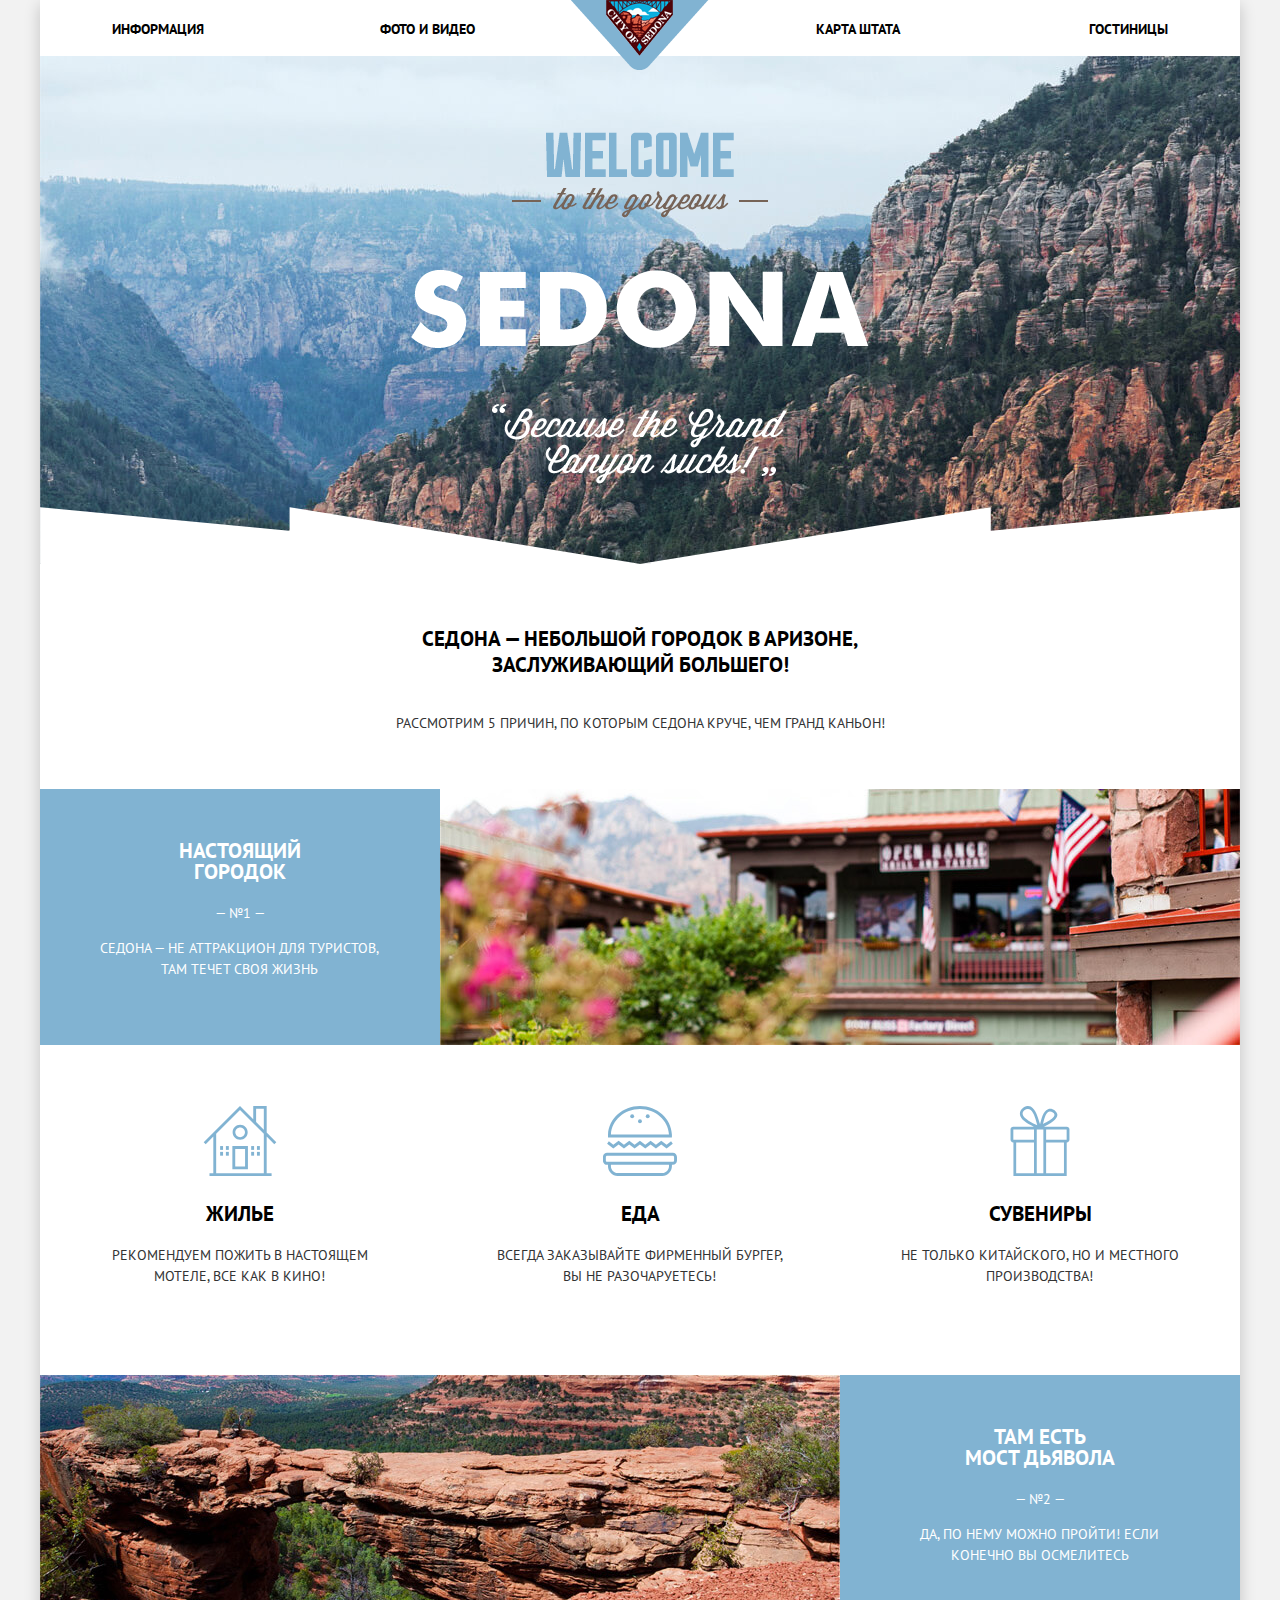
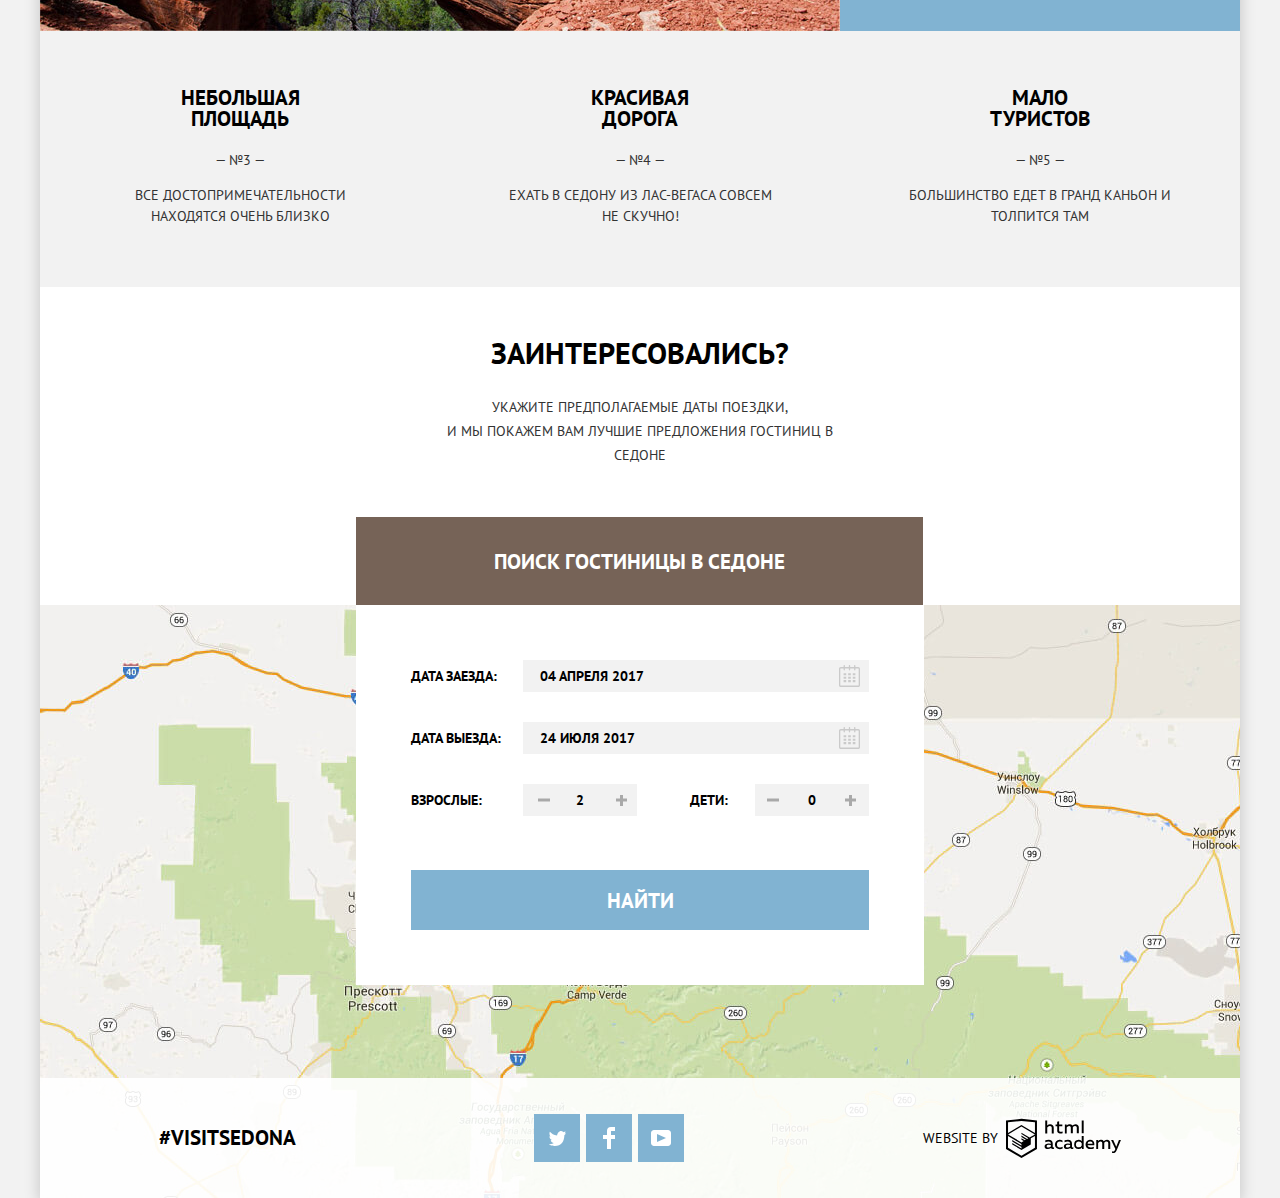
==== commit cdf97c14: "Завершаем вёрстку личного проекта" ====
--- a/index.html
+++ b/index.html
@@ -5,7 +5,7 @@
     <title>HTML Academy: Седона</title>
     <link href="https://fonts.googleapis.com/css?family=PT+Sans:400,700&amp;subset=cyrillic" rel="stylesheet">
     <link href="css/normalize.css" rel="stylesheet">
-    <link href="css/style.css" rel="stylesheet">
+    <link href="css/style.min.css" rel="stylesheet">
   </head>
   <body>
     <div class="body-wrapper">
@@ -144,22 +144,22 @@
             <li><a class="btn social-btn" href="#facebook"><span class="visually-hidden">facebook</span><svg xmlns="http://www.w3.org/2000/svg" width="12" height="22" viewBox="0 0 12 22">
               <path d="M12 4V0H8a4 4 0 0 0-4 4v4H0v4h4v10h4V12h4V8H8V4h4z"/></svg></a>
             </li>
-            <li><a class="btn social-btn" href="#youtube"><span class="visually-hidden">youtube</span><svg version="1.1" id="Layer_1" xmlns="http://www.w3.org/2000/svg"
+            <li>
+              <a class="btn social-btn" href="#youtube"><span class="visually-hidden">youtube</span><svg version="1.1" id="Layer_1" xmlns="http://www.w3.org/2000/svg"
                  xmlns:xlink="http://www.w3.org/1999/xlink" x="0px" y="0px"
-              	 width="20px" height="16px" viewBox="0 0 20 16" enable-background="new 0 0 20 16" xml:space="preserve">
-              <image overflow="visible" enable-background="new    " width="20" height="16" xlink:href="youtube.png" >
-              </image>
-              <path d="M17,0H3C1.35,0,0,1.35,0,3v10c0,1.65,1.35,3,3,3h14c1.65,0,3-1.35,3-3V3C20,1.35,18.65,0,17,0z
-              	 M6.027,11.998V4.002L15.014,8L6.027,11.998z"/>
-              </svg></a>
+                 width="20px" height="16px" viewBox="0 0 20 16" xml:space="preserve">
+                 <image overflow="visible" width="20" height="16"></image>
+                 <path d="M17,0H3C1.35,0,0,1.35,0,3v10c0,1.65,1.35,3,3,3h14c1.65,0,3-1.35,3-3V3C20,1.35,18.65,0,17,0z
+                 M6.027,11.998V4.002L15.014,8L6.027,11.998z"/></svg>
+               </a>
             </li>
           </ul>
         </div>
-        <div class"footer-item">
+        <div class="footer-item">
           <p class="footer-copyright">
           <b>Website by</b>
           <a class="main-footer-logo" href="https://htmlacademy.ru/intensive/htmlcss"><span class="visually-hidden">htmlacademy</span>
-            <svg id="Layer_1" data-name="Layer 1" xmlns="http://www.w3.org/2000/svg" width="115" height="41" viewBox="0 0 108.08 36.85"><title>logo-htmlacademy-small1</title><path d="M44.61,26.88a2,2,0,0,0,.55-0.1v1.33a3.25,3.25,0,0,1-1.18.21,1.67,1.67,0,0,1-1.67-1,4.84,4.84,0,0,1-3.14,1.08c-1.51,0-2.91-.83-2.91-2.55,0-2.13,2-2.79,3.71-2.79a11.08,11.08,0,0,1,2.17.25v-0.3c0-1-.76-1.77-2.19-1.77a7.42,7.42,0,0,0-3,.64v-1.7a10.21,10.21,0,0,1,3.19-.55c2.36,0,3.81,1.12,3.81,3.65v3a0.54,0.54,0,0,0,.49.59h0.17Zm-6.44-1.13A1.35,1.35,0,0,0,39.63,27h0.11a3.39,3.39,0,0,0,2.41-1V24.58a9.72,9.72,0,0,0-1.81-.21c-1,0-2.16.33-2.16,1.38h0Zm12.36-6.11a5,5,0,0,1,2.57.64V22a4.08,4.08,0,0,0-2.3-.7,2.75,2.75,0,1,0,0,5.49,5,5,0,0,0,2.43-.64v1.71a6.27,6.27,0,0,1-2.76.57A4.21,4.21,0,0,1,46,24.51q0-.21,0-0.41a4.32,4.32,0,0,1,4.18-4.46h0.38Zm12.17,7.24a2,2,0,0,0,.55-0.1v1.33a3.25,3.25,0,0,1-1.18.21,1.67,1.67,0,0,1-1.67-1,4.84,4.84,0,0,1-3.14,1.08c-1.51,0-2.91-.83-2.91-2.55,0-2.13,2-2.79,3.71-2.79a11.08,11.08,0,0,1,2.17.25v-0.3c0-1-.76-1.77-2.19-1.77a7.42,7.42,0,0,0-3,.64v-1.7a10.21,10.21,0,0,1,3.19-.55c2.36,0,3.81,1.12,3.81,3.65v3a0.54,0.54,0,0,0,.49.59h0.17Zm-6.44-1.13A1.35,1.35,0,0,0,57.73,27h0.11a3.39,3.39,0,0,0,2.41-1V24.58a9.72,9.72,0,0,0-1.81-.21c-1.06,0-2.16.33-2.16,1.38h0ZM73,16V28.2H71.35V26.88a3.88,3.88,0,0,1-3.19,1.54,4.4,4.4,0,0,1,0-8.78,3.81,3.81,0,0,1,3,1.3V16H73Zm-4.53,5.22a2.76,2.76,0,1,0,0,5.52A2.86,2.86,0,0,0,71.15,25V23A2.91,2.91,0,0,0,68.49,21.27ZM79,19.64c3.31,0,4.46,2.68,3.92,5.09H76.7c0.21,1.5,1.67,2.11,3.19,2.11a6.11,6.11,0,0,0,2.64-.59v1.6a7.14,7.14,0,0,1-3,.57C77,28.42,74.78,27,74.78,24a4.18,4.18,0,0,1,4-4.39H79Zm0.09,1.54a2.28,2.28,0,0,0-2.44,2.1v0.06H81.3A2,2,0,0,0,79.13,21.18Zm5.73,7V19.87h1.65v1a3.81,3.81,0,0,1,2.78-1.27A2.86,2.86,0,0,1,91.89,21a4.12,4.12,0,0,1,2.91-1.33A3.06,3.06,0,0,1,98,23V28.2h-1.9V23.05a1.59,1.59,0,0,0-1.42-1.75H94.42a2.8,2.8,0,0,0-2.07,1.12V28.2h-1.9V23.05A1.59,1.59,0,0,0,89,21.31H88.8a3,3,0,0,0-2.21,1.29v5.63H84.86Zm21.31-8.33h1.9l-3.91,9.46c-0.9,2.17-2.09,2.86-3.35,2.86a4.76,4.76,0,0,1-1.1-.14V30.46a2.86,2.86,0,0,0,.85.12c0.9,0,1.58-.64,2.07-1.9l0.17-.42-4-8.4h2l2.86,6.29ZM38.73,1.46V6.22a3.81,3.81,0,0,1,2.7-1.14,3.25,3.25,0,0,1,3.44,3.4v5.15H43V8.72a1.81,1.81,0,0,0-1.61-2h-0.3a2.93,2.93,0,0,0-2.32,1.39v5.52h-1.9V1.46h1.9ZM49.94,2.31v3h3V6.91h-3v3.81c0,1.1.5,1.46,1.58,1.46a4.49,4.49,0,0,0,1.69-.33v1.6A6.8,6.8,0,0,1,51,13.8a2.55,2.55,0,0,1-2.86-2.74V6.89H46.58V5.26h1.5V2.74Zm5.4,11.31V5.28H57v1A3.81,3.81,0,0,1,59.77,5a2.86,2.86,0,0,1,2.6,1.33A4.12,4.12,0,0,1,65.28,5,3.06,3.06,0,0,1,68.44,8.4v5.21h-1.9V8.46a1.59,1.59,0,0,0-1.42-1.75H64.89a2.8,2.8,0,0,0-2.07,1.12v5.78h-1.9V8.46A1.59,1.59,0,0,0,59.5,6.71H59.27A3,3,0,0,0,57.06,8v5.63H55.34ZM71.17,1.45H73V13.6H71.17V1.45ZM14.71,0H14.55L0,1.54V28.21l14.55,8.66,14.55-8.66V1.54Zm12.5,27.1L14.55,34.64,1.9,27.12V16.18l12.59,7.5V25L5.86,19.9v1.31l8.68,5.21v1.39L5.87,22.65V24l8.68,5.21,8.75-5.24V18.31L27.2,16V27.12Zm0-12.53-3.48,2-1.6,1L14.51,13v1.31L21,18.23H21l-0.14.09-1,.54-5.37-3.2V17l4.24,2.52-1,.67-3.2-1.9v1.31l2.1,1.24L14.5,22.1,2,14.65,14.51,7.11Zm0-1.32L14.49,5.76,1.91,13.25v-10L14.56,1.92,27.21,3.25v10h0Z" transform="translate(0 -0.02)" /></svg>
+            <svg id="Layer_2" data-name="Layer 1" xmlns="http://www.w3.org/2000/svg" width="115" height="41" viewBox="0 0 108.08 36.85"><title>logo-htmlacademy-small1</title><path d="M44.61,26.88a2,2,0,0,0,.55-0.1v1.33a3.25,3.25,0,0,1-1.18.21,1.67,1.67,0,0,1-1.67-1,4.84,4.84,0,0,1-3.14,1.08c-1.51,0-2.91-.83-2.91-2.55,0-2.13,2-2.79,3.71-2.79a11.08,11.08,0,0,1,2.17.25v-0.3c0-1-.76-1.77-2.19-1.77a7.42,7.42,0,0,0-3,.64v-1.7a10.21,10.21,0,0,1,3.19-.55c2.36,0,3.81,1.12,3.81,3.65v3a0.54,0.54,0,0,0,.49.59h0.17Zm-6.44-1.13A1.35,1.35,0,0,0,39.63,27h0.11a3.39,3.39,0,0,0,2.41-1V24.58a9.72,9.72,0,0,0-1.81-.21c-1,0-2.16.33-2.16,1.38h0Zm12.36-6.11a5,5,0,0,1,2.57.64V22a4.08,4.08,0,0,0-2.3-.7,2.75,2.75,0,1,0,0,5.49,5,5,0,0,0,2.43-.64v1.71a6.27,6.27,0,0,1-2.76.57A4.21,4.21,0,0,1,46,24.51q0-.21,0-0.41a4.32,4.32,0,0,1,4.18-4.46h0.38Zm12.17,7.24a2,2,0,0,0,.55-0.1v1.33a3.25,3.25,0,0,1-1.18.21,1.67,1.67,0,0,1-1.67-1,4.84,4.84,0,0,1-3.14,1.08c-1.51,0-2.91-.83-2.91-2.55,0-2.13,2-2.79,3.71-2.79a11.08,11.08,0,0,1,2.17.25v-0.3c0-1-.76-1.77-2.19-1.77a7.42,7.42,0,0,0-3,.64v-1.7a10.21,10.21,0,0,1,3.19-.55c2.36,0,3.81,1.12,3.81,3.65v3a0.54,0.54,0,0,0,.49.59h0.17Zm-6.44-1.13A1.35,1.35,0,0,0,57.73,27h0.11a3.39,3.39,0,0,0,2.41-1V24.58a9.72,9.72,0,0,0-1.81-.21c-1.06,0-2.16.33-2.16,1.38h0ZM73,16V28.2H71.35V26.88a3.88,3.88,0,0,1-3.19,1.54,4.4,4.4,0,0,1,0-8.78,3.81,3.81,0,0,1,3,1.3V16H73Zm-4.53,5.22a2.76,2.76,0,1,0,0,5.52A2.86,2.86,0,0,0,71.15,25V23A2.91,2.91,0,0,0,68.49,21.27ZM79,19.64c3.31,0,4.46,2.68,3.92,5.09H76.7c0.21,1.5,1.67,2.11,3.19,2.11a6.11,6.11,0,0,0,2.64-.59v1.6a7.14,7.14,0,0,1-3,.57C77,28.42,74.78,27,74.78,24a4.18,4.18,0,0,1,4-4.39H79Zm0.09,1.54a2.28,2.28,0,0,0-2.44,2.1v0.06H81.3A2,2,0,0,0,79.13,21.18Zm5.73,7V19.87h1.65v1a3.81,3.81,0,0,1,2.78-1.27A2.86,2.86,0,0,1,91.89,21a4.12,4.12,0,0,1,2.91-1.33A3.06,3.06,0,0,1,98,23V28.2h-1.9V23.05a1.59,1.59,0,0,0-1.42-1.75H94.42a2.8,2.8,0,0,0-2.07,1.12V28.2h-1.9V23.05A1.59,1.59,0,0,0,89,21.31H88.8a3,3,0,0,0-2.21,1.29v5.63H84.86Zm21.31-8.33h1.9l-3.91,9.46c-0.9,2.17-2.09,2.86-3.35,2.86a4.76,4.76,0,0,1-1.1-.14V30.46a2.86,2.86,0,0,0,.85.12c0.9,0,1.58-.64,2.07-1.9l0.17-.42-4-8.4h2l2.86,6.29ZM38.73,1.46V6.22a3.81,3.81,0,0,1,2.7-1.14,3.25,3.25,0,0,1,3.44,3.4v5.15H43V8.72a1.81,1.81,0,0,0-1.61-2h-0.3a2.93,2.93,0,0,0-2.32,1.39v5.52h-1.9V1.46h1.9ZM49.94,2.31v3h3V6.91h-3v3.81c0,1.1.5,1.46,1.58,1.46a4.49,4.49,0,0,0,1.69-.33v1.6A6.8,6.8,0,0,1,51,13.8a2.55,2.55,0,0,1-2.86-2.74V6.89H46.58V5.26h1.5V2.74Zm5.4,11.31V5.28H57v1A3.81,3.81,0,0,1,59.77,5a2.86,2.86,0,0,1,2.6,1.33A4.12,4.12,0,0,1,65.28,5,3.06,3.06,0,0,1,68.44,8.4v5.21h-1.9V8.46a1.59,1.59,0,0,0-1.42-1.75H64.89a2.8,2.8,0,0,0-2.07,1.12v5.78h-1.9V8.46A1.59,1.59,0,0,0,59.5,6.71H59.27A3,3,0,0,0,57.06,8v5.63H55.34ZM71.17,1.45H73V13.6H71.17V1.45ZM14.71,0H14.55L0,1.54V28.21l14.55,8.66,14.55-8.66V1.54Zm12.5,27.1L14.55,34.64,1.9,27.12V16.18l12.59,7.5V25L5.86,19.9v1.31l8.68,5.21v1.39L5.87,22.65V24l8.68,5.21,8.75-5.24V18.31L27.2,16V27.12Zm0-12.53-3.48,2-1.6,1L14.51,13v1.31L21,18.23H21l-0.14.09-1,.54-5.37-3.2V17l4.24,2.52-1,.67-3.2-1.9v1.31l2.1,1.24L14.5,22.1,2,14.65,14.51,7.11Zm0-1.32L14.49,5.76,1.91,13.25v-10L14.56,1.92,27.21,3.25v10h0Z" transform="translate(0 -0.02)" />
           </svg>
         </a>
         </p>
--- a/css/style.min.css
+++ b/css/style.min.css
@@ -0,0 +1 @@
+body{margin:0;padding:0;font-family:"PT Sans",Arial,sans-serif;font-size:14px;line-height:21px;font-weight:700;color:#333;text-transform:uppercase;background-color:#f2f2f2}a{text-decoration:none}.visually-hidden:not(:focus):not(:active),input[type=checkbox].visually-hidden,input[type=radio].visually-hidden{position:absolute;width:1px;height:1px;margin:-1px;border:0;padding:0;white-space:nowrap;-webkit-clip-path:inset(100%);clip-path:inset(100%);clip:rect(0 0 0 0);overflow:hidden}.header-navigation,.search-form form{font-size:14px;line-height:26px;color:#000;background-color:#fff}.site-navigation{list-style:none}.site-navigation a{color:#000}.site-navigation a:hover{color:#81b3d2}.site-navigation a:active{color:#cacaca}.main-background{background-image:url(../img/sedona-mountains-shape.png),url(../img/sedona-mountains.jpg);background-repeat:no-repeat;background-position:bottom,0 -56px;padding-bottom:74px}.features{font-weight:400}.feature-item-list,.features-list,.footer-social ul,.hotel-filter ul,.hotel-results ul{list-style:none}.feature-item,.features h3,.features-head{text-align:center}.features h3{font-size:21px;line-height:21px;color:#000;font-weight:700}.features-title p:first-child{font-weight:700;font-size:21px;line-height:26px;color:#000}.search-form{background-color:#fff}.search-form p{text-align:center;line-height:24px;font-weight:400}.btn,.search-form-head{font-size:30px;line-height:36px;color:#000;font-weight:700}.btn{font-size:21px;line-height:26px;color:#fff;text-align:center;vertical-align:middle;border:0;background-color:#766357;text-transform:uppercase;cursor:pointer}.btn:hover{background-color:#604e44}.btn:active{background-color:#503e34;color:#857871}.search-form-btn{background-color:#81b3d2;padding:18px 197px 16px 196px;margin-top:24px;width:100%}.search-form-btn:hover{background-color:#669ec1}.search-form-btn:active{background-color:#5596be;color:#88b6d0}.search-form input{font:inherit;border:0;background-color:#f2f2f2}.search-form input:hover{background-color:#ebebeb}.search-form input:focus{background-color:#fff;outline:2px solid #e5e5e5}input::-webkit-input-placeholder{color:#000;text-transform:uppercase}input:-ms-input-placeholder,input::-ms-input-placeholder{color:#000;text-transform:uppercase}input::placeholder{color:#000;text-transform:uppercase}.main-footer{font-weight:400}.footer-hashtag{font-size:21px;line-height:26px;color:#000;font-weight:700;margin:0}.footer-social{text-align:center}.footer-copyright,.social-btn{display:-webkit-box;display:-ms-flexbox;display:flex;-webkit-box-align:center;-ms-flex-align:center;align-items:center}.social-btn{-webkit-box-pack:center;-ms-flex-pack:center;justify-content:center;width:46px;height:48px;background-color:#81b3d2}.social-btn:hover{background-color:#669ec1}.social-btn:active{background-color:#5596be}.social-btn svg{fill:#fff}.social-btn:active svg{fill:#88b6d0}.main-footer-logo svg{margin-bottom:-8px}.main-footer-logo:hover svg{fill:#81b3d2}.hotel-sorting svg,.main-footer-logo:active svg{fill:#cacaca}.footer-copyright{font-size:14px;line-height:26px;color:#000;margin:0;padding:0}.site-navigation-current a{color:#756357}.hotel-results-list a{color:#000}.filter-form-btn,.hotel-filter form{color:#fff;font-size:14px;line-height:21px}.hotel-filter form{background-image:url(../img/filter-background.jpg);background-repeat:no-repeat;background-color:#49545a}.hotel-filter fieldset{border:0;padding:0;margin:0}.filter-form-btn{display:block;font-weight:400;background-color:transparent;border:2px solid #fff;padding:6px 35px;margin:0 auto}.filter-form-btn:active,.filter-form-btn:hover{color:#000;background-color:#fff}.hotel-filter,.hotel-results{font-weight:400}.hotel-filter legend{font-size:16px;line-height:21px;font-weight:700}.hotel-results h2,.hotel-results h3{font-size:21px;line-height:26px;color:#000}.hotel-sorting li,.sorting{font-size:12px;line-height:18px;font-weight:400}.sorting{color:#000;margin:0 0 0 49px}.hotel-sorting a{color:#cacaca;opacity:30%;text-decoration:underline;-webkit-text-decoration-color:#81b3d2;text-decoration-color:#81b3d2;-webkit-text-decoration-style:dotted;text-decoration-style:dotted}.hotel-sorting-current a{color:#81b3d2;text-decoration:none}.updown:hover svg{fill:#000}.hotel-sorting-current svg,.updown:active svg{fill:#81b3d2}.hotel-results a:hover{color:#81b3d2}.hotel-sorting a:active{color:#000;text-decoration:none}.rating{font-size:14px;line-height:21px;color:#666}.hotel-results-name a:hover{color:#81b3d2}.hotel-results-name a:active{color:#cacaca}.hotel-results-item .btn-info,.hotel-results-item .btn-order{font-size:14px;line-height:21px;color:#fff;background-color:#81b3d2;padding:4px 15px 3px}.hotel-results-item .btn-order{background-color:#766357;padding:4px 17px 3px}.hotel-results-item .btn-info:hover{background-color:#669ec1;color:#fff}.hotel-results-item .btn-info:active{background-color:#5596be;color:#88b6d0}.hotel-results-item .btn-order:hover{background-color:#604e44;color:#fff}.hotel-results-item .btn-order:active{background-color:#503e34;color:#857871}.body-wrapper,.container{width:1200px;margin:0 auto}.container{padding:0}.body-wrapper{background-color:#fff;-webkit-box-shadow:0 5px 15px 0 rgba(0,1,1,.2);box-shadow:0 5px 15px 0 rgba(0,1,1,.2)}.site-navigation{display:-webkit-box;display:-ms-flexbox;display:flex;padding-left:72px;padding-right:72px}.site-navigation li{width:240px;text-align:left}.site-navigation li:last-child,.site-navigation li:nth-child(3){text-align:right}.site-navigation li:first-child,.site-navigation li:nth-child(3){margin-right:28px}.site-navigation li:nth-child(2){margin-right:auto}.site-navigation li:nth-child(3){margin-left:auto}.main-header-logo-container{margin-left:531px;margin-bottom:-76px}.main-background img{margin-left:371px;margin-top:76px}.features-title{margin:62px 354px 55px}.features-title .features-head:first-child{margin-bottom:35px}.features-list{display:-webkit-box;display:-ms-flexbox;display:flex;-ms-flex-wrap:wrap;flex-wrap:wrap;-webkit-box-align:stretch;-ms-flex-align:stretch;align-items:stretch;-ms-flex-line-pack:stretch;align-content:stretch;margin:0;padding:0}.feature-item{width:400px}.features-list p{text-align:center;padding-left:48px;padding-right:49px}.features-img{width:800px;height:256px}.feature-item-inside img{width:74px;height:70px}.features-list li:first-child,.features-list li:nth-child(7){background-color:#81b3d2;color:#fff;padding-top:30px}.features-list li:nth-child(10),.features-list li:nth-child(8),.features-list li:nth-child(9){padding-top:35px;padding-bottom:46px;background-color:#f2f2f2}.features-list li:first-child h3,.features-list li:nth-child(7) h3{color:#fff}.features-list li:nth-child(3),.features-list li:nth-child(4),.features-list li:nth-child(5){background-color:#fff;padding-top:47px;padding-bottom:74px}.feature-item:nth-child(10) p,.feature-item:nth-child(8) p,.feature-item:nth-child(9) p{padding-left:65px;padding-right:65px}.search-form-title{margin:54px 380px 50px}.search-hotel-btn{margin-left:316px;margin-right:316px;padding:32px 138px 30px}.search-form-hotels{position:absolute;display:-webkit-box;display:-ms-flexbox;display:flex;-webkit-box-orient:horizontal;-webkit-box-direction:normal;-ms-flex-direction:row;flex-direction:row;-webkit-box-pack:justify;-ms-flex-pack:justify;justify-content:space-between;-ms-flex-wrap:wrap;flex-wrap:wrap;left:316px;padding:55px;width:458px}.search-form-hotels p{font-weight:700;text-align:left}.search-form-container{position:relative}.search-form-item{margin:0 0 30px;position:relative}.search-form-item input,.search-form-item label{display:inline-block;vertical-align:middle}.search-form-item:nth-child(1) label,.search-form-item:nth-child(2) label,.search-form-item:nth-child(3) label{width:112px}.search-form-item:nth-child(4) label{width:38px;margin-right:27px;margin-left:50px}.search-form-item input{padding:7px 13px;line-height:1}.search-form-item:first-child,.search-form-item:nth-child(2){width:100%}.search-form-item:nth-child(3),.search-form-item:nth-child(4){width:50%;vertical-align:middle}.search-form-item .amount,.search-form-item .in-out-date{width:346px;-webkit-box-sizing:border-box;box-sizing:border-box;padding-right:38px}.calendar-in,.calendar-out,.search-form-minus,.search-form-plus,.search-form-plus::after{position:absolute;top:50%;transform:translateY(-50%);cursor:pointer;right:9px;display:inline-flex}.calendar-in svg,.calendar-out svg{fill:#cacaca}.calendar-in:hover svg,.calendar-out:hover svg{fill:#000}.calendar-in:active svg,.calendar-out:active svg{fill:#81b3d2}.search-form-item .amount{width:114px;text-align:center;padding-left:37px;padding-right:37px}.search-form-minus,.search-form-plus,.search-form-plus::after{width:12px;height:3px;background-color:#a9a9a9;right:90px}.search-form-plus,.search-form-plus::after{width:11px;right:13px}.search-form-plus::after{content:"";width:3px;height:11px;right:4px}.search-form-minus:hover,.search-form-plus:hover,.search-form-plus:hover::after{background-color:#000}.search-form-minus:active,.search-form-plus:active,.search-form-plus:active::after{background-color:#81b3d2}.map{background-image:url(../img/map.jpg);background-repeat:no-repeat;width:1200px;min-height:593px;background-position:-40px -154px}.main-footer .container{display:-webkit-box;display:-ms-flexbox;display:flex;-ms-flex-pack:distribute;justify-content:space-around;-webkit-box-align:center;-ms-flex-align:center;align-items:center;-ms-flex-line-pack:center;align-content:center}.main-footer{position:relative;z-index:2;background-color:rgba(255,255,255,.9);padding-top:36px;padding-bottom:36px;margin-top:-120px}.inner-footer{position:static;z-index:1;background-color:#fff;margin-top:auto}.footer-social ul,.hotel-filter-form{display:-webkit-box;display:-ms-flexbox;display:flex}.footer-social ul{width:150px;-webkit-box-pack:justify;-ms-flex-pack:justify;justify-content:space-between;-ms-flex-wrap:wrap;flex-wrap:wrap;margin:0 auto;padding:0}.footer-copyright b{font-weight:400;margin-right:8px}.hotel-filter-form{-webkit-box-align:center;-ms-flex-align:center;align-items:center;padding:30px 72px}.hotel-filter-form fieldset:first-child{margin-right:115px}.hotel-filter-form fieldset:nth-child(2){margin-right:322px}.hotel-filter-form ul{margin:28px 0 0}.hotel-filter-option{margin-bottom:23px}.hotel-filter-option:nth-child(3),.hotel-filter-option:nth-child(6){margin:0}.checkbox-label{position:relative}.checkbox-label input[type=checkbox]+.checkbox-indicator{position:absolute;background-image:url(../img/filter-checkbox-off.svg);background-repeat:no-repeat;width:27px;height:23px;top:-2px;left:-40px}.checkbox-label input[type=checkbox]:checked+.checkbox-indicator{position:absolute;background-image:url(../img/filter-checkbox-on.svg);background-repeat:no-repeat;width:27px;height:23px;top:-2px;left:-40px}.checkbox-label input[type=checkbox]:disabled+.checkbox-indicator{position:absolute;background-image:url(../img/filter-checkbox-off-disabled.svg);background-repeat:no-repeat;width:27px;height:23px;top:-2px;left:-40px}.checkbox-label input[type=checkbox]:checked:disabled+.checkbox-indicator{position:absolute;background-image:url(../img/filter-checkbox-on-disabled.svg);background-repeat:no-repeat;width:27px;height:23px;top:-2px;left:-40px}.checkbox-label input[type=checkbox]:focus+.checkbox-indicator{border-color:#663d15;outline:thin dotted;outline:5px auto -webkit-focus-ring-color}.filter-range{width:330px}.filter-range-title{margin-bottom:9px;font-weight:700;font-size:16px;line-height:21px}.price-controls{position:relative;height:36px;font-size:0;margin-bottom:20px;border:2px solid #fff;border-radius:2px}.price-controls::after{content:"";position:absolute;top:50%;left:50%;width:2px;height:22px;background:#fff;-webkit-transform:translate(-50%,-50%);-ms-transform:translate(-50%,-50%);transform:translate(-50%,-50%)}.price-controls label{display:inline-block;font-size:14px;line-height:38px;vertical-align:top;cursor:pointer}.price-controls .max-price,.price-controls .min-price{width:90px;padding-left:65px}.price-controls input{width:50px;margin:0;color:inherit;background:0 0;border:0}.range-controls{position:relative;margin-bottom:32px}.range-controls .scale{height:2px;background:rgba(255,255,255,.3)}.range-controls .bar{width:80%;height:2px;background:#fff}.range-toggle{position:absolute;top:-9px;width:4px;height:4px;background:#ababab;border:8px solid #fff;border-radius:50%;-webkit-box-shadow:0 2px 1px 0 rgba(0,1,1,.2);box-shadow:0 2px 1px 0 rgba(0,1,1,.2);cursor:pointer}.range-toggle:hover{border:9px solid #fff}.range-toggle-min{left:0}.range-toggle-max{left:80%}.hotel-sorting,.sorting-wrapper{display:-webkit-box;display:-ms-flexbox;display:flex;-webkit-box-align:center;-ms-flex-align:center;align-items:center;margin:30px 72px}.hotel-sorting{padding:0;margin:0 0 0 40px}.hotel-sorting li:nth-child(2){margin-left:31px}.hotel-sorting li:nth-child(3){margin-left:33px}.hotel-sorting li:nth-child(4){margin-left:504px}.hotel-sorting li:nth-child(5){margin-left:12px}.hotel-results-item,.hotel-results-list{display:-webkit-box;display:-ms-flexbox;display:flex}.hotel-results-list{-webkit-box-orient:vertical;-webkit-box-direction:normal;-ms-flex-direction:column;flex-direction:column;margin:0;padding:0}.hotel-results-item{position:relative;border-top:1px solid #e5e5e5;padding:30px 72px;-webkit-box-pack:justify;-ms-flex-pack:justify;justify-content:space-between}.hotel-results-column:nth-child(2),.hotel-results-column:nth-child(3){display:-webkit-box;display:-ms-flexbox;display:flex;-webkit-box-direction:normal}.hotel-results-column:nth-child(2){-ms-flex-wrap:wrap;flex-wrap:wrap;-ms-flex-line-pack:justify;align-content:space-between;margin-right:490px;-webkit-box-orient:horizontal;-ms-flex-direction:row;flex-direction:row;width:258px}.hotel-results-column:nth-child(3){-webkit-box-orient:vertical;-ms-flex-direction:column;flex-direction:column;-webkit-box-pack:justify;-ms-flex-pack:justify;justify-content:space-between;text-align:right;width:113px}.hotel-results-column ul{padding:0;margin:0}.stars{-webkit-box-ordinal-group:0;-ms-flex-order:-1;order:-1}.stars li{display:inline-block;vertical-align:baseline}.hotel-results-item:last-child{border-bottom:1px solid #e5e5e5}.hotel-results h2,.hotel-results-item h3,.hotel-results-item p{margin:0}.hotel-results-item h3{margin-top:-5px}.hotel-price{padding-bottom:5px}.hotel-results-price{padding-left:35px}.btn-info{margin-right:6px}.rating{padding:6px 14px 5px 16px;background-color:#f2f2f2}
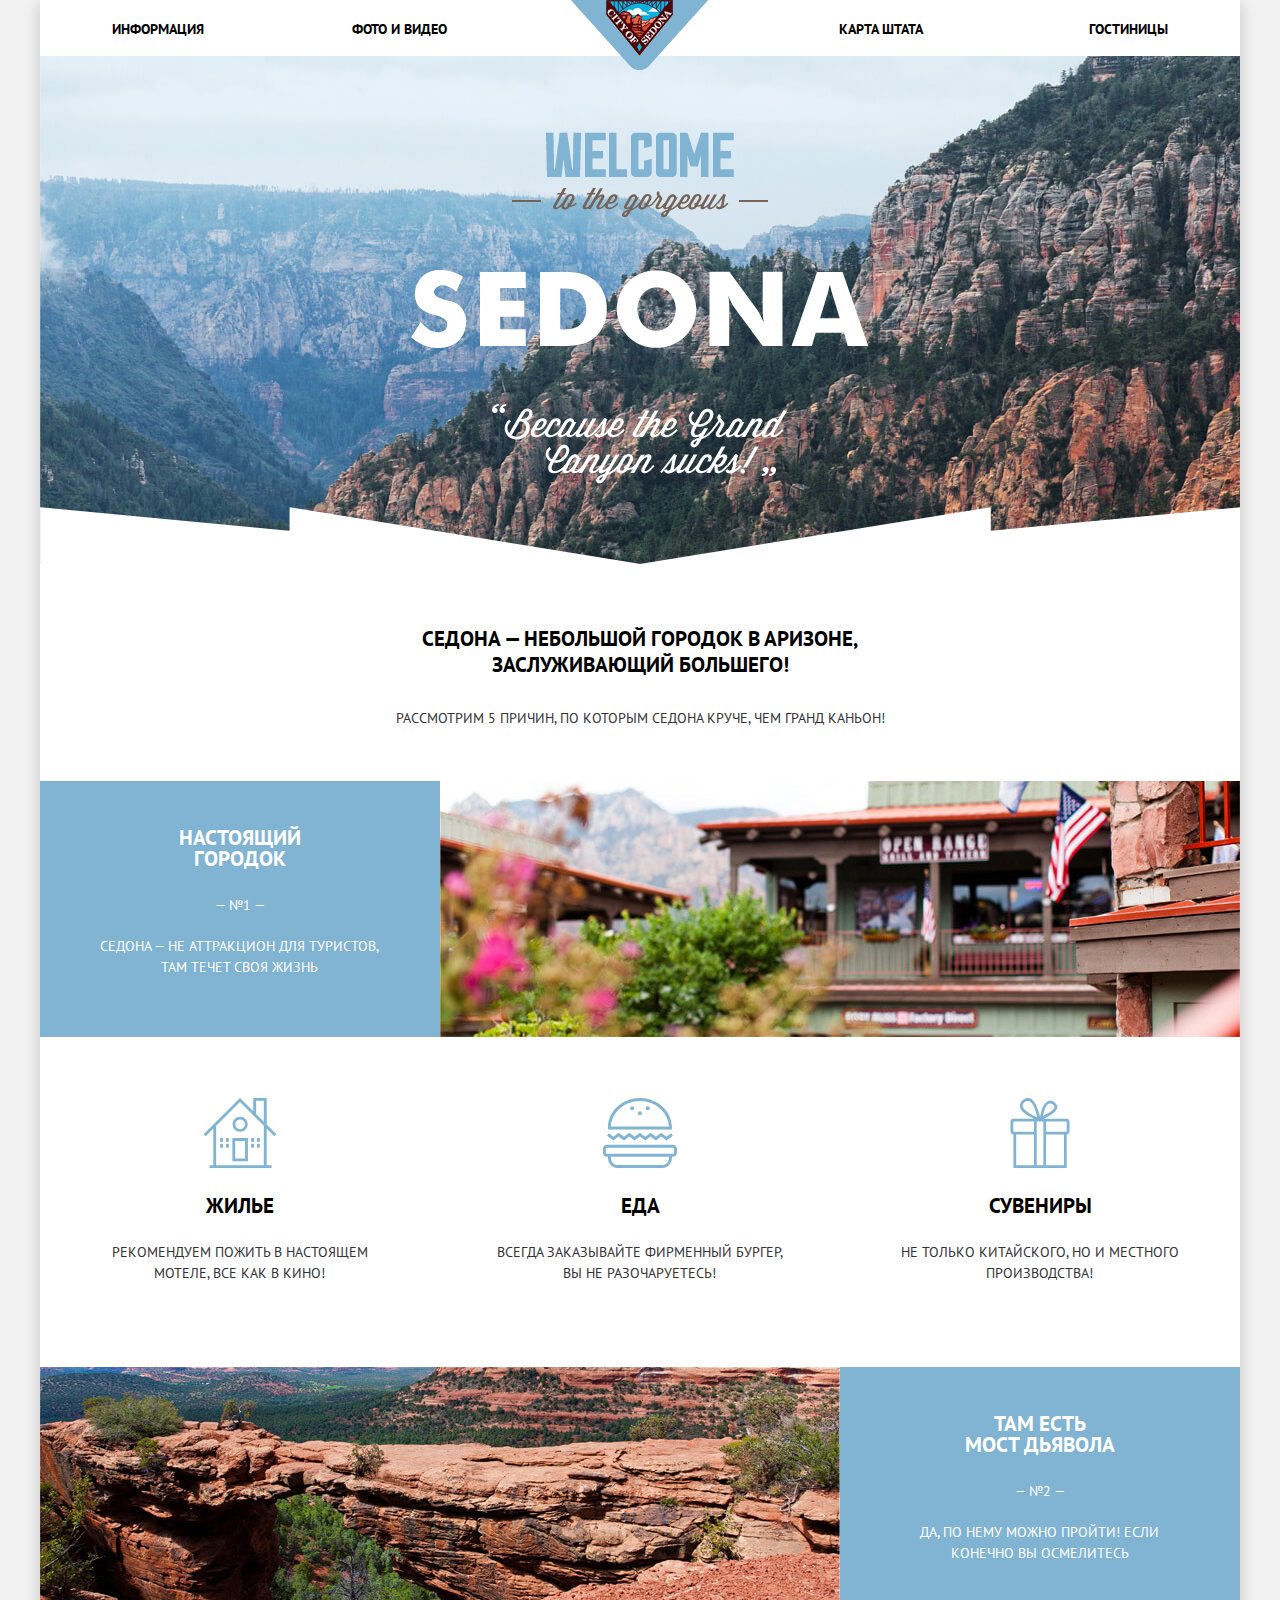
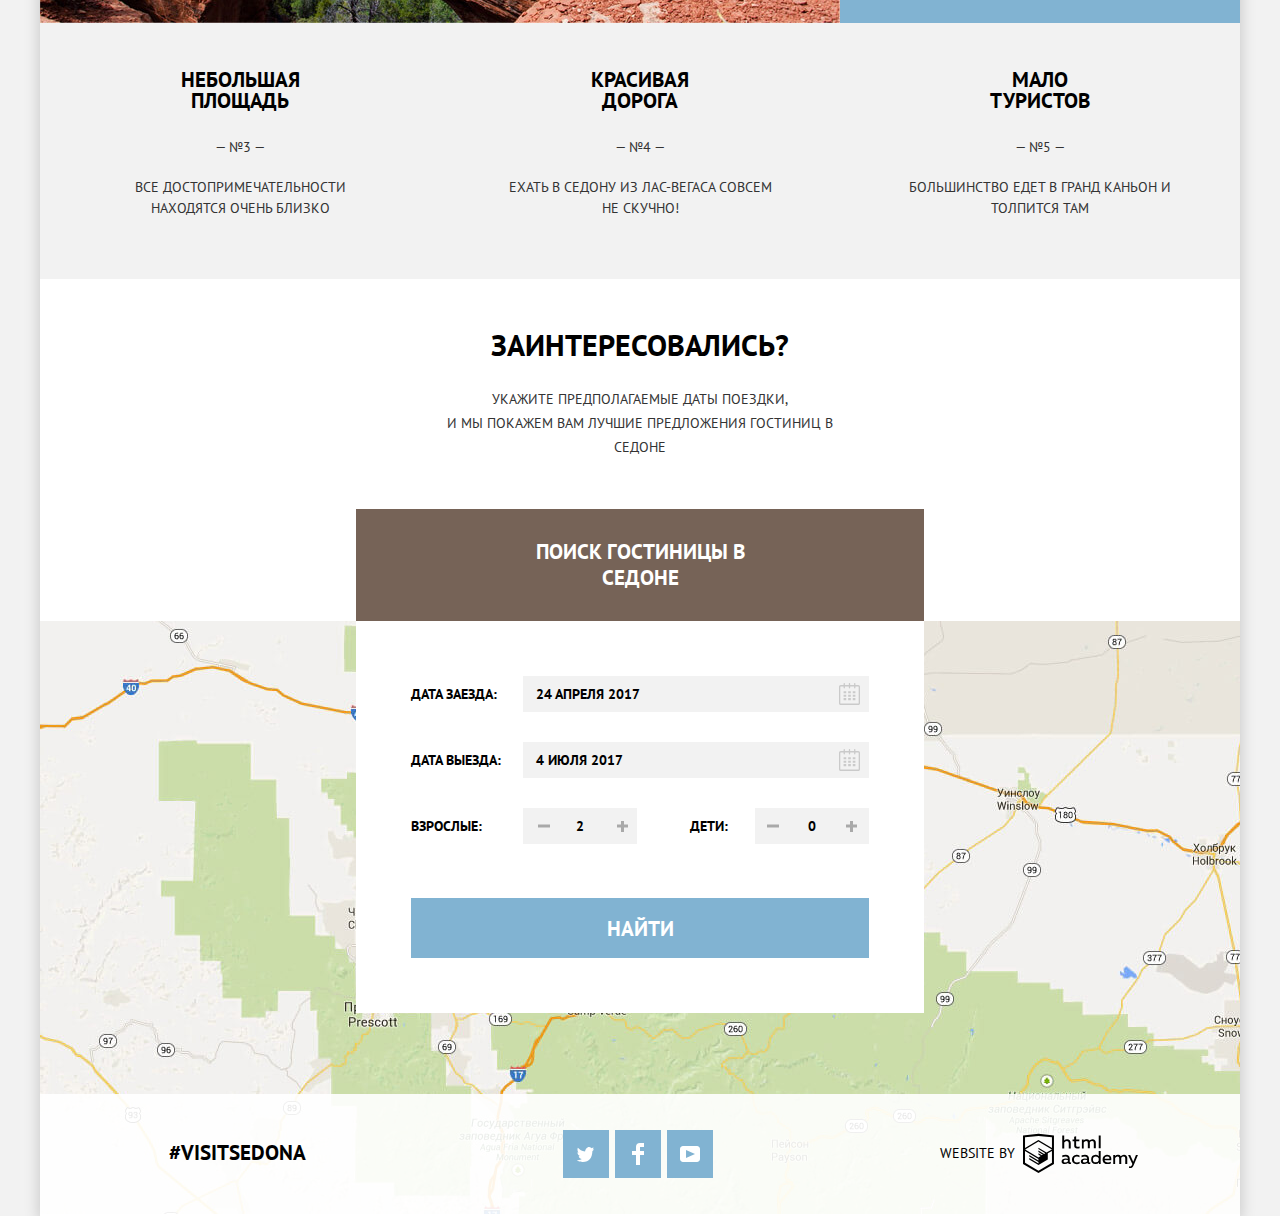
==== commit 37b5f1da: "Финальные правки№1" ====
--- a/index.html
+++ b/index.html
@@ -5,7 +5,7 @@
     <title>HTML Academy: Седона</title>
     <link href="https://fonts.googleapis.com/css?family=PT+Sans:400,700&amp;subset=cyrillic" rel="stylesheet">
     <link href="css/normalize.css" rel="stylesheet">
-    <link href="css/style.min.css" rel="stylesheet">
+    <link href="css/style.css" rel="stylesheet">
   </head>
   <body>
     <div class="body-wrapper">
@@ -103,13 +103,13 @@
         <div class="search-form-container">
           <button class="btn search-hotel-btn">Поиск гостиницы в Седоне</button>
           <form class="search-form-hotels" action="https://echo.htmlacademy.ru" method="get">
-            <p class="search-form-item"><label for="check-in-date">Дата заезда:</label><input class="in-out-date" type="text" id="check-in-date" name="check-in-date" placeholder=" 04 Апреля 2017">
+            <p class="search-form-item"><label for="check-in-date">Дата заезда:</label><input class="in-out-date" type="text" id="check-in-date" name="check-in-date" placeholder=" 24 Апреля 2017">
               <span class="calendar-in">
                 <svg xmlns="http://www.w3.org/2000/svg" width="21" height="22" viewBox="0 0 21 22"><path d="M19.251 2.025h-2.845V.648c0-.381-.294-.689-.656-.689-.363 0-.656.308-.656.689v1.377h-3.938V.648c0-.381-.294-.689-.655-.689-.363 0-.657.308-.657.689v1.377H5.906V.648c0-.381-.294-.689-.656-.689-.363 0-.657.308-.657.689v1.377H1.75C.784 2.025 0 2.847 0 3.862v16.302C0 21.179.784 22 1.75 22h17.501c.966 0 1.749-.821 1.749-1.836V3.862c0-1.015-.783-1.837-1.749-1.837zm.437 18.139a.448.448 0 0 1-.437.459H1.75a.45.45 0 0 1-.438-.459V3.862a.45.45 0 0 1 .438-.459h2.844v1.378c0 .381.294.689.657.689.362 0 .656-.308.656-.689V3.403h3.938v1.378c0 .381.294.689.657.689.361 0 .655-.308.655-.689V3.403h3.938v1.378c0 .381.293.689.656.689.362 0 .656-.308.656-.689V3.403h2.845c.241 0 .437.206.437.459v16.302z"/><path d="M4.594 8.225h2.625v2.066H4.594zM4.594 11.668h2.625v2.067H4.594zM4.594 15.112h2.625v2.066H4.594zM9.188 15.112h2.625v2.066H9.188zM9.188 11.668h2.625v2.067H9.188zM9.188 8.225h2.625v2.066H9.188zM13.781 15.112h2.625v2.066h-2.625zM13.781 11.668h2.625v2.067h-2.625zM13.781 8.225h2.625v2.066h-2.625z"/>
                 </svg>
               </span>
             </p>
-            <p class="search-form-item"><label for="check-out-date">Дата выезда:</label><input class="in-out-date" type="text" id="check-out-date" name="check-out-date" placeholder=" 24 Июля 2017">
+            <p class="search-form-item"><label for="check-out-date">Дата выезда:</label><input class="in-out-date" type="text" id="check-out-date" name="check-out-date" placeholder=" 4 Июля 2017">
               <span class="calendar-out">
                 <svg xmlns="http://www.w3.org/2000/svg" width="21" height="22" viewBox="0 0 21 22"><path d="M19.251 2.025h-2.845V.648c0-.381-.294-.689-.656-.689-.363 0-.656.308-.656.689v1.377h-3.938V.648c0-.381-.294-.689-.655-.689-.363 0-.657.308-.657.689v1.377H5.906V.648c0-.381-.294-.689-.656-.689-.363 0-.657.308-.657.689v1.377H1.75C.784 2.025 0 2.847 0 3.862v16.302C0 21.179.784 22 1.75 22h17.501c.966 0 1.749-.821 1.749-1.836V3.862c0-1.015-.783-1.837-1.749-1.837zm.437 18.139a.448.448 0 0 1-.437.459H1.75a.45.45 0 0 1-.438-.459V3.862a.45.45 0 0 1 .438-.459h2.844v1.378c0 .381.294.689.657.689.362 0 .656-.308.656-.689V3.403h3.938v1.378c0 .381.294.689.657.689.361 0 .655-.308.655-.689V3.403h3.938v1.378c0 .381.293.689.656.689.362 0 .656-.308.656-.689V3.403h2.845c.241 0 .437.206.437.459v16.302z"/><path d="M4.594 8.225h2.625v2.066H4.594zM4.594 11.668h2.625v2.067H4.594zM4.594 15.112h2.625v2.066H4.594zM9.188 15.112h2.625v2.066H9.188zM9.188 11.668h2.625v2.067H9.188zM9.188 8.225h2.625v2.066H9.188zM13.781 15.112h2.625v2.066h-2.625zM13.781 11.668h2.625v2.067h-2.625zM13.781 8.225h2.625v2.066h-2.625z"/>
                 </svg>
--- a/css/style.css
+++ b/css/style.css
@@ -0,0 +1,1207 @@
+body {
+    margin: 0;
+    padding: 0;
+    font-family: "PT Sans", Arial, sans-serif;
+    font-size: 14px;
+    line-height: 21px;
+    font-weight: 700;
+    color: #333333;
+    text-transform: uppercase;
+    background-color: #f2f2f2;
+}
+
+a {
+    text-decoration: none;
+}
+
+.visually-hidden:not(:focus):not(:active),
+input[type="checkbox"].visually-hidden,
+input[type="radio"].visually-hidden {
+    position: absolute;
+    width: 1px;
+    height: 1px;
+    margin: -1px;
+    border: 0;
+    padding: 0;
+    white-space: nowrap;
+    -webkit-clip-path: inset(100%);
+            clip-path: inset(100%);
+    clip: rect(0 0 0 0);
+    overflow: hidden;
+}
+
+.body-wrapper {
+    background-color: #ffffff;
+    width: 1200px;
+    margin: 0 auto;
+    -webkit-box-shadow: 0px 5px 15px 0px rgba(0, 1, 1, 0.2);
+            box-shadow: 0px 5px 15px 0px rgba(0, 1, 1, 0.2);
+}
+
+.header-navigation {
+    font-size: 14px;
+    line-height: 26px;
+    color: #000000;
+    background-color: #ffffff;
+}
+
+.site-navigation {
+    list-style: none;
+}
+
+.site-navigation a {
+    color: #000000;
+}
+
+.site-navigation a:hover {
+    color: #81b3d2;
+}
+
+.site-navigation a:active {
+    color: #cacaca;
+}
+
+.main-background {
+    background-image: url("../img/sedona-mountains-shape.png"), url("../img/sedona-mountains.jpg");
+    background-repeat: no-repeat;
+    background-position: bottom, 0 -56px;
+    padding-bottom: 74px;
+}
+
+.features {
+    font-weight: normal;
+}
+
+.features-list,
+.feature-item-list {
+    list-style: none;
+}
+
+.feature-item,
+.features-head {
+    text-align: center;
+}
+
+
+
+.features h3 {
+    font-size: 21px;
+    line-height: 21px;
+    color: #000000;
+    font-weight: bold;
+    text-align: center;
+}
+
+.features-title p:first-child {
+    font-weight: bold;
+    font-size: 21px;
+    line-height: 26px;
+    color: #000000;
+}
+
+
+.search-form {
+    background-color: #ffffff;
+}
+
+.search-form p {
+    text-align: center;
+    line-height: 24px;
+    font-weight: normal;
+}
+
+.search-form-head {
+    font-size: 30px;
+    line-height: 36px;
+    color: #000000;
+    font-weight: bold;
+}
+
+.search-form form {
+    font-size: 14px;
+    line-height: 26px;
+    color: #000000;
+    background-color: #ffffff;
+}
+
+.btn {
+    font-size: 21px;
+    line-height: 26px;
+    color: #ffffff;
+    text-align: center;
+    vertical-align: middle;
+    font-weight: bold;
+    border: none;
+    background-color: #766357;
+    text-transform: uppercase;
+    cursor: pointer;
+}
+
+.btn:hover {
+    background-color: #604e44;
+}
+
+.btn:active {
+    background-color: #503e34;
+    color: #857871;
+}
+
+.search-form-btn {
+    background-color: #81b3d2;
+    padding-left: 196px;
+    padding-right: 197px;
+    padding-top: 18px;
+    padding-bottom: 16px;
+    margin-top: 24px;
+    width: 100%;
+}
+
+.search-form-btn:hover {
+    background-color: #669ec1;
+}
+
+.search-form-btn:active {
+    background-color: #5596be;
+    color: #88b6d0;
+}
+
+.search-form input {
+    font: inherit;
+    border: none;
+    background-color: #f2f2f2;
+}
+
+.search-form input:hover {
+    background-color: #ebebeb;
+}
+
+.search-form input:focus {
+    background-color: #ffffff;
+    outline: 2px solid #e5e5e5
+}
+
+input::-webkit-input-placeholder {
+    color: #000000;
+    text-transform: uppercase;
+}
+
+input:-ms-input-placeholder {
+    color: #000000;
+    text-transform: uppercase;
+}
+
+input::-ms-input-placeholder {
+    color: #000000;
+    text-transform: uppercase;
+}
+
+input::placeholder {
+    color: #000000;
+    text-transform: uppercase;
+}
+
+.main-footer {
+    font-weight: normal;
+}
+
+.footer-hashtag {
+    font-size: 21px;
+    line-height: 26px;
+    color: #000000;
+    font-weight: bold;
+    margin: 0;
+}
+
+.footer-social {
+    text-align: center;
+}
+
+.footer-social ul {
+    list-style: none;
+}
+
+.social-btn {
+    display: -webkit-box;
+    display: -ms-flexbox;
+    display: flex;
+    -webkit-box-align: center;
+        -ms-flex-align: center;
+            align-items: center;
+    -webkit-box-pack: center;
+        -ms-flex-pack: center;
+            justify-content: center;
+    width: 46px;
+    height: 48px;
+    background-color: #81b3d2;
+}
+
+.social-btn:hover {
+    background-color: #669ec1;
+}
+
+.social-btn:active {
+    background-color: #5596be;
+}
+
+.social-btn svg {
+    fill: #ffffff;
+}
+
+.social-btn:active svg {
+    fill: #88b6d0;
+}
+
+.main-footer-logo svg {
+    margin-bottom: -8px;
+}
+
+.main-footer-logo:hover svg {
+    fill: #81b3d2;
+}
+
+.main-footer-logo:active svg {
+    fill: #cacaca;
+}
+
+.footer-copyright  {
+    display: -webkit-box;
+    display: -ms-flexbox;
+    display: flex;
+    -webkit-box-align: center;
+        -ms-flex-align: center;
+            align-items: center;
+    font-size: 14px;
+    line-height: 26px;
+    color: #000000;
+    margin: 0;
+    padding: 0;
+}
+
+
+/* Страница отелей */
+
+
+.site-navigation-current a {
+    color: #756357;
+}
+
+.hotel-results-list a {
+    color: #000000;
+}
+
+.hotel-filter form {
+    background-color: #49545a;
+    background-image: url("../img/filter-background.jpg");
+    background-repeat: no-repeat;
+    color: #ffffff;
+    font-size: 14px;
+    line-height: 21px;
+}
+
+.hotel-filter ul,
+.hotel-results ul {
+    list-style: none;
+}
+
+.hotel-filter fieldset{
+    border: none;
+    padding: 0;
+    margin: 0;
+}
+
+.filter-form-btn {
+    display: block;
+    color: #ffffff;
+    font-size: 14px;
+    line-height: 21px;
+    font-weight: normal;
+    background-color: transparent;
+    border: 2px solid #ffffff;
+    padding: 6px 34px;
+    margin: -2px 0 0 85px;
+}
+
+.filter-form-btn:hover,
+.filter-form-btn:active {
+    color: #000000;
+    background-color: #ffffff;
+}
+
+.hotel-filter {
+    font-weight: normal;
+}
+
+.hotel-filter legend {
+    font-size: 16px;
+    line-height: 21px;
+    font-weight: bold;
+}
+
+.hotel-results {
+    font-weight: normal;
+}
+
+.hotel-results h2,
+.hotel-results h3 {
+    font-size: 21px;
+    line-height: 26px;
+    color: #000000;
+}
+
+.hotel-sorting li {
+    font-size: 12px;
+    line-height: 18px;
+    font-weight: normal;
+}
+
+.sorting {
+    font-size: 12px;
+    line-height: 18px;
+    font-weight: normal;
+    color: #000000;
+    margin: 0;
+    margin-left: 49px;
+    margin-top: 6px;
+}
+
+.hotel-sorting a {
+    color: #cacaca;
+    opacity: 30%;
+    text-decoration: underline;
+    -webkit-text-decoration-color: #81b3d2;
+            text-decoration-color: #81b3d2;
+    -webkit-text-decoration-style: dotted;
+            text-decoration-style: dotted;
+}
+
+.hotel-sorting-current a {
+    color: #81b3d2;
+    text-decoration: none;
+}
+
+.hotel-sorting svg {
+    fill: #cacaca;
+}
+
+.hotel-sorting-current svg {
+    fill: #81b3d2;
+}
+
+.updown:hover svg {
+    fill: #000000;
+}
+
+.updown:active svg {
+    fill: #81b3d2;
+}
+
+.hotel-results a:hover {
+    color: #81b3d2;
+}
+
+.hotel-sorting a:active {
+    color: #000000;
+    text-decoration: none;
+}
+
+.rating {
+    font-size: 14px;
+    line-height: 21px;
+    color: #666666;
+}
+
+.hotel-results-name a:hover {
+    color: #81b3d2;
+}
+
+.hotel-results-name a:active {
+    color: #cacaca;
+}
+
+.hotel-results-item .btn-info {
+    font-size: 14px;
+    line-height: 21px;
+    color: #ffffff;
+    background-color: #81b3d2;
+    padding: 4px 16px 3px 15px;
+}
+
+.hotel-results-item .btn-order {
+    font-size: 14px;
+    line-height: 21px;
+    background-color: #766357;
+    color: #ffffff;
+    padding: 4px 16px 3px 17px;
+}
+
+.hotel-results-item .btn-info:hover {
+    background-color: #669ec1;
+    color: #ffffff;
+}
+
+.hotel-results-item .btn-info:active {
+    background-color: #5596be;
+    color: #88b6d0;
+}
+
+.hotel-results-item .btn-order:hover {
+    background-color: #604e44;
+    color: #ffffff;
+}
+
+.hotel-results-item .btn-order:active {
+    background-color: #503e34;
+    color: #857871;
+}
+
+
+/* Главная страница сетки */
+
+
+.container {
+    width: 1200px;
+    margin: 0 auto;
+    padding: 0;
+}
+
+.body-wrapper {
+    background-color: #ffffff;
+    width: 1200px;
+    margin: 0 auto;
+    -webkit-box-shadow: 0px 5px 15px 0px rgba(0, 1, 1, 0.2);
+            box-shadow: 0px 5px 15px 0px rgba(0, 1, 1, 0.2);
+}
+
+.site-navigation {
+    display: -webkit-box;
+    display: -ms-flexbox;
+    display: flex;
+    padding-left: 72px;
+    padding-right: 72px;
+}
+
+.site-navigation li {
+    width: 240px;
+    text-align: left;
+}
+
+.site-navigation li:last-child,
+.site-navigation li:nth-child(3) {
+    text-align: right;
+}
+
+
+.site-navigation li:nth-child(2) {
+    margin-right: auto;
+}
+
+.site-navigation li:nth-child(3) {
+    margin-left: auto;
+    padding-right: 5px;
+}
+
+.main-header-logo-container {
+    margin-left: 531px;
+    margin-bottom: -76px;
+}
+
+.main-background img {
+    margin-left: 371px;
+    margin-top: 76px;
+}
+
+.features-title {
+    margin: 0 354px;
+    margin-bottom: 52px;
+    margin-top: 62px;
+}
+
+.features-title .features-head:first-child {
+    margin-bottom: 30px;
+}
+
+.features-list {
+    display: -webkit-box;
+    display: -ms-flexbox;
+    display: flex;
+    -ms-flex-wrap: wrap;
+        flex-wrap: wrap;
+    -webkit-box-align: stretch;
+        -ms-flex-align: stretch;
+            align-items: stretch;
+    -ms-flex-line-pack: stretch;
+        align-content: stretch;
+    margin: 0;
+    padding: 0;
+
+}
+
+.feature-item {
+    width: 400px;
+}
+
+.features-list p {
+    text-align: center;
+    padding-left: 48px;
+    padding-right: 49px;
+}
+
+.features-img {
+    width: 800px;
+    height: 256px;
+}
+
+.feature-item-inside img {
+    width: 74px;
+    height: 70px;
+}
+
+.features-list li:first-child,
+.features-list li:nth-child(7) {
+    background-color: #81b3d2;
+    color: #ffffff;
+    padding-top: 25px;
+    padding-bottom: 25px;
+}
+
+.features-background p {
+    display: inline-block;
+    vertical-align: middle;
+    margin: 0;
+}
+
+.features-background p:nth-child(2) {
+    padding-bottom: 20px;
+    padding-top: 5px;
+}
+
+.features-list li:nth-child(8),
+.features-list li:nth-child(9),
+.features-list li:nth-child(10) {
+    padding-top: 25px;
+    padding-bottom: 46px;
+    background-color: #f2f2f2;
+}
+
+.features-list li:first-child h3,
+.features-list li:nth-child(7) h3{
+    color: #ffffff;
+}
+
+.features-list li:nth-child(3),
+.features-list li:nth-child(4),
+.features-list li:nth-child(5) {
+    background-color: #ffffff;
+    padding-top: 47px;
+    padding-bottom: 69px;
+}
+
+.feature-item:nth-child(3) h3,
+.feature-item:nth-child(4) h3,
+.feature-item:nth-child(5) h3 {
+    padding-bottom: 5px;
+}
+
+.feature-item:nth-child(8) p,
+.feature-item:nth-child(9) p,
+.feature-item:nth-child(10) p {
+    padding-left: 65px;
+    padding-right: 65px;
+    padding-top: 5px;
+}
+
+.search-form-title {
+    margin: 0 380px;
+    margin-top: 54px;
+    margin-bottom: 50px;
+}
+
+.search-hotel-btn {
+    margin-left: 316px;
+    margin-right: 316px;
+    padding-left: 139px;
+    padding-right: 139px;
+    padding-top: 30px;
+    padding-bottom: 30px;
+}
+
+.search-form-hotels {
+    position: absolute;
+    display: -webkit-box;
+    display: -ms-flexbox;
+    display: flex;
+    -webkit-box-orient: horizontal;
+    -webkit-box-direction: normal;
+        -ms-flex-direction: row;
+            flex-direction: row;
+    -webkit-box-pack: justify;
+        -ms-flex-pack: justify;
+            justify-content: space-between;
+    -ms-flex-wrap: wrap;
+        flex-wrap: wrap;
+    left: 316px;
+    padding: 55px;
+    width: 458px;
+}
+
+.search-form-hotels p {
+    font-weight: bold;
+    text-align: left;
+}
+
+.search-form-container {
+    position: relative;
+}
+
+.search-form-item {
+    margin: 0;
+    margin-bottom: 30px;
+}
+
+.search-form-item label,
+.search-form-item input {
+    display: inline-block;
+    vertical-align: middle;
+
+}
+
+.search-form-item:nth-child(1) label,
+.search-form-item:nth-child(2) label,
+.search-form-item:nth-child(3) label {
+    width: 112px;
+}
+
+.search-form-item:nth-child(4) label {
+    width: 38px;
+    margin-right: 27px;
+    margin-left: 50px;
+}
+
+.search-form-item input {
+    padding: 9px 9px;
+    line-height: 1;
+}
+
+.search-form-item:first-child,
+.search-form-item:nth-child(2) {
+    width: 100%;
+}
+
+.search-form-item:nth-child(3),
+.search-form-item:nth-child(4) {
+    width: 50%;
+    vertical-align: middle;
+  }
+
+.search-form-item .in-out-date {
+    width: 346px;
+    -webkit-box-sizing: border-box;
+            box-sizing: border-box;
+            padding-right: 38px;
+}
+
+.search-form-item {
+    position: relative;
+}
+
+.calendar-in {
+    position: absolute;
+    top: 50%;
+    transform: translateY(-50%);
+    cursor: pointer;
+    right: 9px;
+    display: inline-flex;
+}
+
+.calendar-out {
+    position: absolute;
+    top: 50%;
+    transform: translateY(-50%);
+    cursor: pointer;
+    right: 9px;
+    display: inline-flex;
+}
+
+.calendar-in svg,
+.calendar-out svg {
+    fill: #cacaca;
+}
+
+.calendar-in:hover svg,
+.calendar-out:hover svg {
+    fill: #000000;
+}
+
+.calendar-in:active svg,
+.calendar-out:active svg {
+    fill: #81b3d2;
+}
+
+.search-form-item .amount {
+    width: 114px;
+    -webkit-box-sizing: border-box;
+            box-sizing: border-box;
+    text-align: center;
+    padding-left: 37px;
+    padding-right: 37px;
+}
+
+.search-form-minus {
+    position: absolute;
+    width: 12px;
+    height: 3px;
+    background-color: #a9a9a9;
+    cursor: pointer;
+    top: 50%;
+    transform: translateY(-50%);
+    right: 90px;
+    display: inline-flex;
+}
+
+.search-form-plus {
+    position: absolute;
+    width: 11px;
+    height: 3px;
+    background-color: #a9a9a9;
+    cursor: pointer;
+    top: 50%;
+    transform: translateY(-50%);
+    right: 12px;
+    display: inline-flex;
+}
+
+.search-form-plus::after {
+    content: "";
+    position: absolute;
+    width: 3px;
+    height: 11px;
+    background-color: #a9a9a9;
+    cursor: pointer;
+    top: 50%;
+    transform: translateY(-50%);
+    right: 4px;
+    display: inline-flex;
+}
+
+.search-form-minus:hover,
+.search-form-plus:hover,
+.search-form-plus:hover::after {
+    background-color: #000000;
+}
+
+.search-form-minus:active,
+.search-form-plus:active,
+.search-form-plus:active::after {
+    background-color: #81b3d2;
+}
+
+.map {
+    background-image: url("../img/map.jpg");
+    background-repeat: no-repeat;
+    width: 1200px;
+    min-height: 593px;
+    background-position: -40px -154px;
+}
+
+.main-footer .container {
+    display: -webkit-box;
+    display: -ms-flexbox;
+    display: flex;
+    -ms-flex-pack: distribute;
+        justify-content: space-around;
+    -webkit-box-align: center;
+        -ms-flex-align: center;
+            align-items: center;
+    -ms-flex-line-pack: center;
+        align-content: center;
+}
+
+.main-footer {
+    position: relative;
+    z-index: 2;
+    background-color: rgba(255, 255, 255, 0.9);
+    padding-top: 36px;
+    padding-bottom: 36px;
+    padding-left: 16px;
+    padding-right: 16px;
+    margin-top: -120px;
+}
+
+.footer-item:first-child {
+    padding-bottom: 4px;
+    padding-right: 30px;
+}
+
+.footer-item:nth-child(2) {
+    padding-bottom: 2px;
+}
+
+.footer-item:last-child {
+    padding-bottom: 4px;
+    padding-right: 5px;
+}
+
+.inner-footer {
+    position: static;
+    z-index: 1;
+    background-color: rgba(255, 255, 255, 1);
+
+    margin-top: auto;
+
+}
+
+.footer-social ul {
+    display: -webkit-box;
+    display: -ms-flexbox;
+    display: flex;
+    width: 150px;
+    -webkit-box-pack: justify;
+        -ms-flex-pack: justify;
+            justify-content: space-between;
+    -ms-flex-wrap: wrap;
+        flex-wrap: wrap;
+    margin: 0 auto;
+    padding: 0;
+}
+
+.footer-copyright b {
+    font-weight: normal;
+    margin-right: 8px;
+}
+
+/* Страница отелей сетки */
+
+.hotel-filter-form {
+    display: -webkit-box;
+    display: -ms-flexbox;
+    display: flex;
+    -webkit-box-align: center;
+        -ms-flex-align: center;
+            align-items: center;
+    padding: 28px 72px 32px 72px;
+}
+
+.hotel-filter-form fieldset:first-child {
+    margin-right: 115px;
+}
+
+.hotel-filter-form fieldset:nth-child(2) {
+    margin-right: 319px;
+    margin-left: 3px;
+}
+
+.hotel-filter-form ul {
+    margin: 0;
+    margin-top: 25px;
+}
+
+.hotel-filter-option {
+    margin-bottom: 23px;
+}
+
+.hotel-filter-option:nth-child(3),
+.hotel-filter-option:nth-child(6) {
+    margin: 0;
+}
+
+
+.checkbox-label {
+    position: relative;
+}
+
+.checkbox-label input[type="checkbox"] + .checkbox-indicator {
+    position: absolute;
+    background-image: url("../img/filter-checkbox-off.svg");
+    background-repeat: no-repeat;
+    width: 27px;
+    height: 23px;
+    top: -2px;
+    left: -40px;
+}
+
+.checkbox-label input[type="checkbox"]:checked + .checkbox-indicator {
+    position: absolute;
+    background-image: url("../img/filter-checkbox-on.svg");
+    background-repeat: no-repeat;
+    width: 27px;
+    height: 23px;
+    top: -2px;
+    left: -40px;
+}
+
+.checkbox-label input[type="checkbox"]:disabled + .checkbox-indicator {
+    position: absolute;
+    background-image: url("../img/filter-checkbox-off-disabled.svg");
+    background-repeat: no-repeat;
+    width: 27px;
+    height: 23px;
+    top: -2px;
+    left: -40px;
+}
+
+.checkbox-label input[type="checkbox"]:checked:disabled + .checkbox-indicator {
+    position: absolute;
+    background-image: url("../img/filter-checkbox-on-disabled.svg");
+    background-repeat: no-repeat;
+    width: 27px;
+    height: 23px;
+    top: -2px;
+    left: -40px;
+}
+
+.checkbox-label input[type="checkbox"]:focus + .checkbox-indicator {
+    border-color: #663d15;
+    outline: thin dotted;
+    outline: 5px auto -webkit-focus-ring-color;
+}
+
+.filter-range {
+    width: 330px;
+    margin-left: 29px;
+}
+
+.filter-range-title {
+  margin-top: -2px;
+    margin-bottom: 13px;
+    font-weight: bold;
+    font-size: 16px;
+    line-height: 21px;
+}
+
+.price-controls {
+    position: relative;
+    height: 32px;
+    font-size: 0;
+    margin-top: -3px;
+    margin-bottom: 20px;
+    border: 2px solid #ffffff;
+    border-radius: 2px;
+}
+
+.price-controls::after {
+    content: "";
+    position: absolute;
+    top: 50%;
+    left: 50%;
+    width: 2px;
+    height: 22px;
+    background: #ffffff;
+    -webkit-transform: translate(-50%, -50%);
+      -ms-transform: translate(-50%, -50%);
+          transform: translate(-50%, -50%);
+}
+
+.price-controls label {
+    display: inline-block;
+    font-size: 14px;
+    line-height: 38px;
+    vertical-align: top;
+    cursor: pointer;
+    margin-top: -3px;
+}
+
+.price-controls .min-price {
+    padding-left: 65px;
+    width: 90px;
+}
+
+.price-controls .max-price {
+    padding-left: 58px;
+    width: 90px;
+}
+
+.price-controls input {
+    width: 50px;
+    margin: 0;
+    color: inherit;
+    background: none;
+    border: none;
+}
+
+.range-controls {
+    position: relative;
+    margin-bottom: 35px;
+}
+
+.range-controls .scale {
+    height: 2px;
+    background: rgba(255, 255, 255, 0.3);
+}
+
+.range-controls .bar {
+    width: 80%;
+    height: 2px;
+    background: #ffffff;
+}
+
+.range-toggle {
+    position: absolute;
+    top: -9px;
+    width: 4px;
+    height: 4px;
+    background: #ababab;
+    border: 8px solid #ffffff;
+    border-radius: 50%;
+    -webkit-box-shadow: 0 2px 1px 0 rgba(0, 1, 1, 0.2);
+            box-shadow: 0 2px 1px 0 rgba(0, 1, 1, 0.2);
+          cursor: pointer;
+}
+
+.range-toggle:hover {
+    border: 9px solid #ffffff;
+}
+
+.range-toggle-min {
+    left: 0;
+}
+
+.range-toggle-max {
+    left: 80%;
+}
+
+.sorting-wrapper {
+    display: -webkit-box;
+    display: -ms-flexbox;
+    display: flex;
+    -webkit-box-align: center;
+        -ms-flex-align: center;
+            align-items: center;
+    margin: 30px 72px;
+}
+
+.hotel-sorting  {
+    display: -webkit-box;
+    display: -ms-flexbox;
+    display: flex;
+    padding: 0;
+    margin: 0;
+    margin-top: 6px;
+    margin-left: 40px;
+    -webkit-box-align: center;
+        -ms-flex-align: center;
+            align-items: center;
+}
+
+.hotel-sorting li:nth-child(2) {
+    margin-left: 31px;
+}
+
+.hotel-sorting li:nth-child(3) {
+    margin-left: 33px;
+}
+
+.hotel-sorting li:nth-child(4 ) {
+    margin-left: 504px;
+}
+
+.hotel-sorting li:nth-child(5) {
+    margin-left: 12px;
+}
+
+.hotel-results-list {
+    display: -webkit-box;
+    display: -ms-flexbox;
+    display: flex;
+    -webkit-box-orient: vertical;
+    -webkit-box-direction: normal;
+        -ms-flex-direction: column;
+            flex-direction: column;
+    margin: 0px;
+    padding: 0px;
+}
+
+.hotel-results-item {
+    position: relative;
+    border-top: 1px solid #e5e5e5;
+    padding: 30px 72px 30px 72px;
+    display: -webkit-box;
+    display: -ms-flexbox;
+    display: flex;
+    -webkit-box-pack: justify;
+        -ms-flex-pack: justify;
+            justify-content: space-between;
+}
+
+.hotel-results-column:nth-child(2) {
+    display: -webkit-box;
+    display: -ms-flexbox;
+    display: flex;
+    -webkit-box-orient: horizontal;
+    -webkit-box-direction: normal;
+        -ms-flex-direction: row;
+            flex-direction: row;
+    -ms-flex-wrap: wrap;
+        flex-wrap: wrap;
+    -ms-flex-line-pack: justify;
+        align-content: space-between;
+    width: 258px;
+    margin-right: 490px;
+}
+
+.hotel-results-column:nth-child(3) {
+    display: -webkit-box;
+    display: -ms-flexbox;
+    display: flex;
+    -webkit-box-orient: vertical;
+    -webkit-box-direction: normal;
+        -ms-flex-direction: column;
+            flex-direction: column;
+    -webkit-box-pack: justify;
+        -ms-flex-pack: justify;
+            justify-content: space-between;
+    text-align: right;
+    width: 113px;
+}
+
+.hotel-results-column ul {
+    padding: 0;
+    margin: 0;
+}
+
+.stars {
+    -webkit-box-ordinal-group: 0;
+        -ms-flex-order: -1;
+            order: -1;
+}
+
+.stars li {
+    display: inline-block;
+    vertical-align: baseline;
+}
+
+.hotel-results-item:last-child {
+    border-bottom: 1px solid #e5e5e5;
+}
+
+.hotel-results h2,
+.hotel-results-item h3,
+.hotel-results-item p {
+    margin: 0;
+}
+
+.hotel-results-item h3 {
+    margin-top: -5px;
+}
+
+.hotel-price {
+    position: relative;
+    padding-bottom: 5px;
+    min-width: 182px;
+}
+
+.hotel-results-price {
+    position: absolute;
+    right: 0;
+}
+
+.btn-info {
+    margin-right: 6px;
+}
+
+.rating {
+    padding-left: 15px;
+    padding-right: 13px;
+    padding-top: 3px;
+    padding-bottom: 3px;
+    background-color: #f2f2f2;
+}
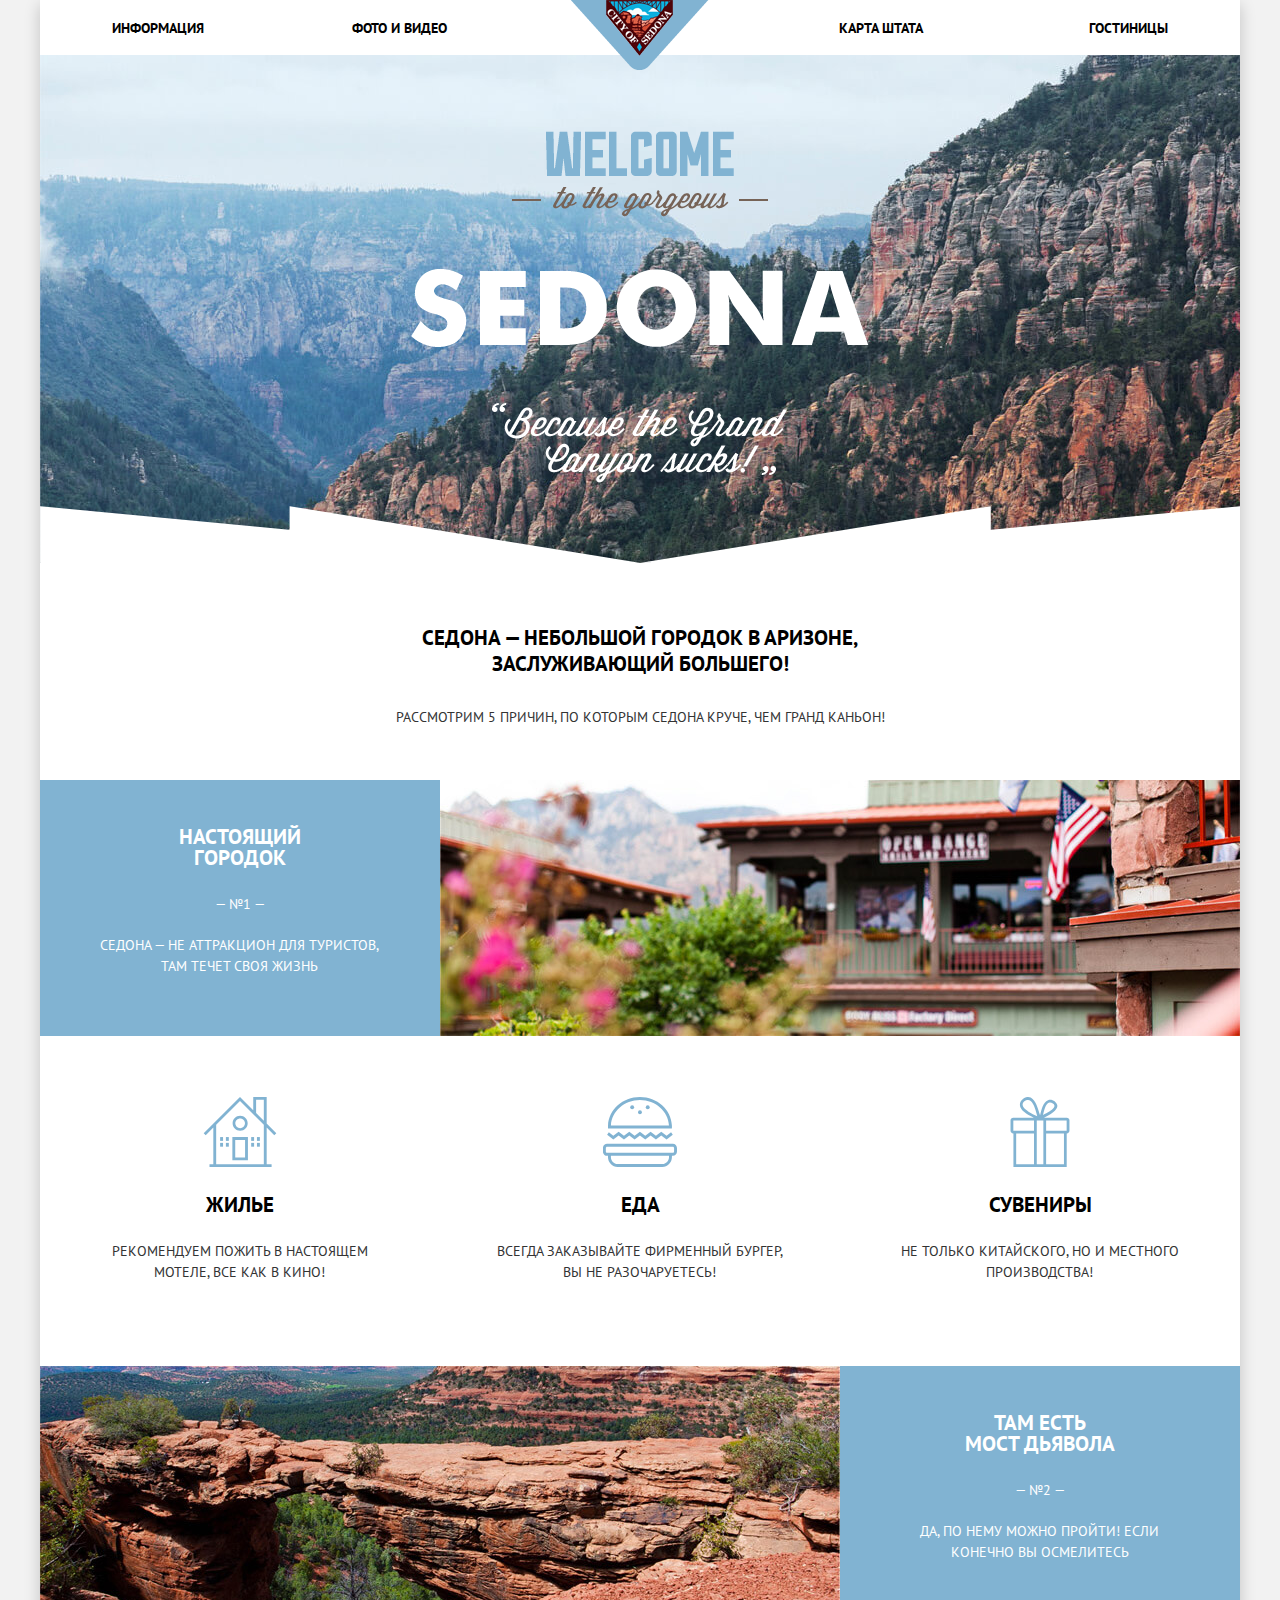
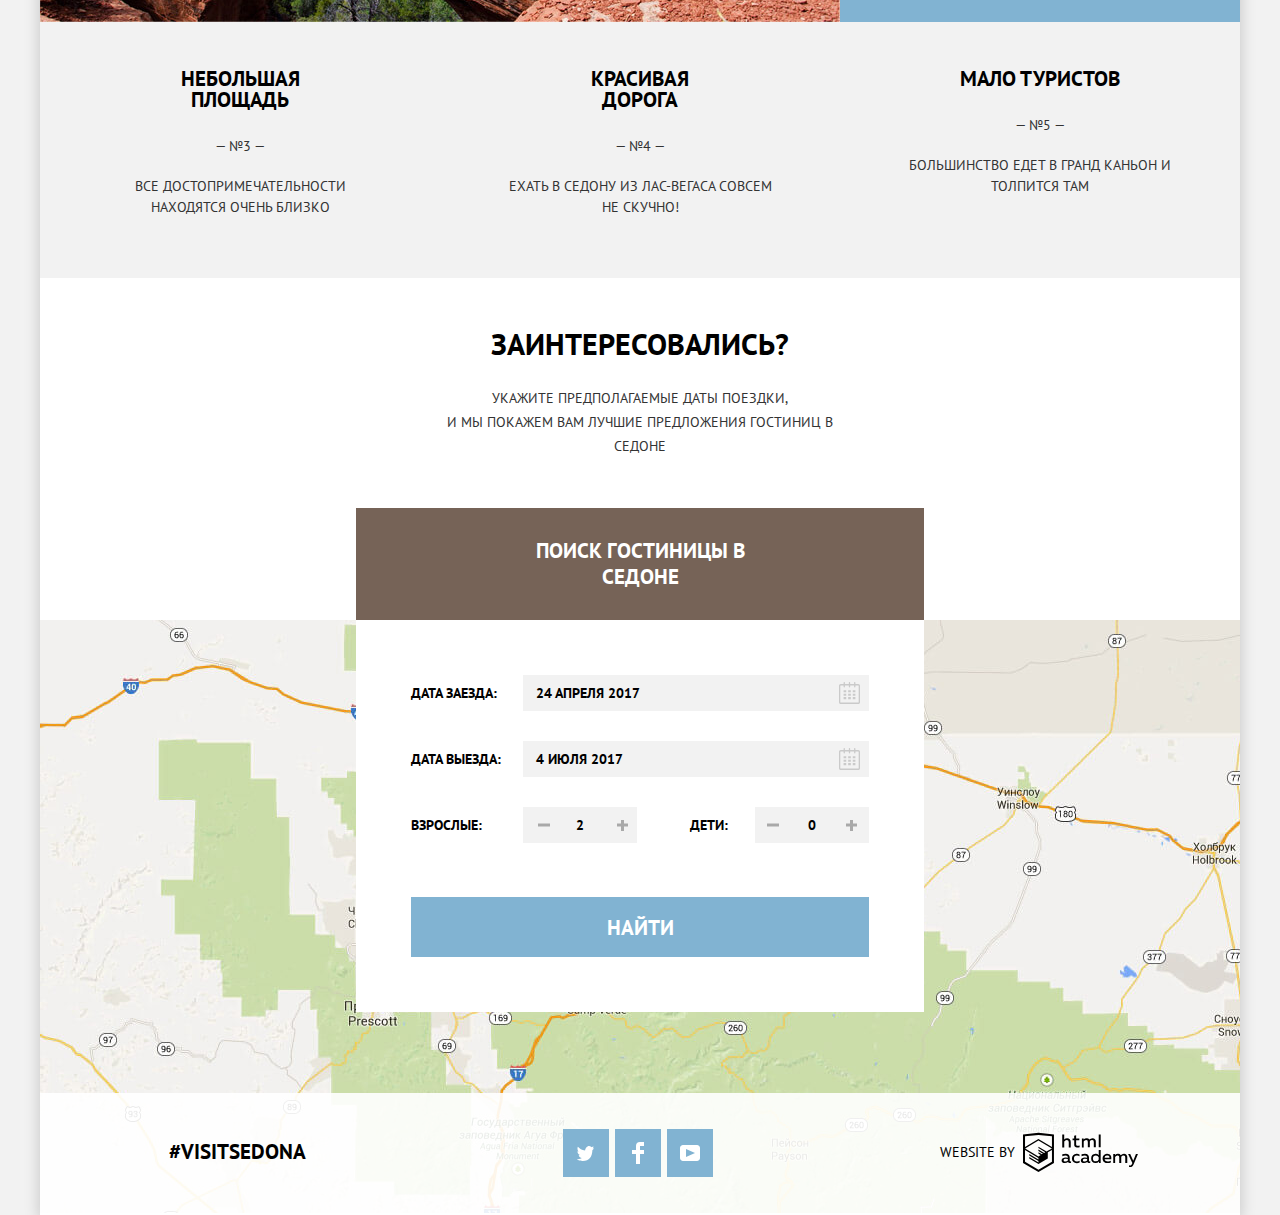
==== commit 3f9ad3fe: "Финальные правки№3" ====
--- a/index.html
+++ b/index.html
@@ -5,17 +5,17 @@
     <title>HTML Academy: Седона</title>
     <link href="https://fonts.googleapis.com/css?family=PT+Sans:400,700&amp;subset=cyrillic" rel="stylesheet">
     <link href="css/normalize.css" rel="stylesheet">
-    <link href="css/style.css" rel="stylesheet">
+    <link href="css/style.min.css" rel="stylesheet">
   </head>
   <body>
     <div class="body-wrapper">
       <header class="main-header">
+        <div class="main-header-logo-container">
+          <a class="main-header-logo" href="index.html">
+            <img src="img/headerlogo.png" alt="Логотип Седона" width="138" height="70">
+          </a>
+        </div>
         <nav class="header-navigation container">
-          <div class="main-header-logo-container">
-            <a class="main-header-logo" href="index.html">
-              <img src="img/headerlogo.png" alt="Логотип Седона" width="138" height="70">
-            </a>
-          </div>
           <ul class="site-navigation">
             <li><a href="#infromation">Информация</a></li>
             <li><a href="#photo">Фото и видео</a></li>
@@ -24,147 +24,142 @@
           </ul>
         </nav>
       </header>
-
-    <main class="container">
-      <h1 class="visually-hidden">Седона сити</h1>
-
-      <section class="main-background">
-        <h2 class="visually-hidden">Основной фон</h2>
-        <img src="img/sedona-mountains-text.png" alt="горы Седона" width="458" height="352">
-      </section>
-
-      <section class="features">
-        <h2 class="visually-hidden">Преимущества</h2>
-        <div class="features-title">
-          <p class="features-head"><b>Седона — небольшой городок в Аризоне, заслуживающий большего!</b></p>
-          <p class="features-head">Рассмотрим 5 причин, по которым Седона круче, чем гранд каньон!</p>
-        </div>
-        <ul class="features-list">
-          <li class="feature-item">
-            <div class="features-background">
-              <h3>Настоящий<br> городок</h3>
-              <p>— №1 —</p>
-              <p>Седона — не аттракцион для туристов, там течет своя жизнь</p>
-            </div>
-          </li>
-          <li>
-            <div class="features-img"><img src="img/realcity.jpg" alt="город" width="800" height="256"></div>
-          </li>
-          <li class="feature-item feature-item-inside">
-            <p><img src="img/house.svg" alt="жилье" width="74" height="70"></p>
-            <h3>Жилье</h3>
-            <p>Рекомендуем пожить в настоящем мотеле, все как в кино!</p>
-          </li>
-          <li class="feature-item feature-item-inside">
-            <p><img src="img/food.svg" alt="еда" width="74" height="70"></p>
-            <h3>Еда</h3>
-            <p>Всегда заказывайте фирменный бургер, вы не разочаруетесь!</p>
-          </li>
-          <li class="feature-item feature-item-inside">
-            <p><img src="img/souvenir.svg" alt="сувениры" width="74" height="70"></p>
-            <h3>Сувениры</h3>
-            <p>Не только китайского, но и местного производства!</p>
-          </li>
-          <li>
-            <div class="features-img"><img src="img/devil.jpg" alt="мост дьявола" width="800" height="256"></div>
-          </li>
-          <li class="feature-item">
-          <div class="features-background">
-            <h3>Там есть<br> мост дьявола</h3>
-            <p>— №2 —</p>
-            <p>Да, по нему можно пройти! Если конечно вы осмелитесь</p>
+      <main class="container">
+        <h1 class="visually-hidden">Седона сити</h1>
+        <section class="main-background">
+          <h2 class="visually-hidden">Основной фон</h2>
+          <img src="img/sedona-mountains-text.png" alt="горы Седона" width="458" height="352">
+        </section>
+        <section class="features">
+          <h2 class="visually-hidden">Преимущества</h2>
+          <div class="features-title">
+            <p class="features-head"><b>Седона — небольшой городок в Аризоне, заслуживающий большего!</b></p>
+            <p class="features-head">Рассмотрим 5 причин, по которым Седона круче, чем гранд каньон!</p>
           </div>
-          </li>
-          <li class="feature-item">
-            <h3>Небольшая<br> площадь</h3>
-            <p>— №3 —</p>
-            <p>Все достопримечательности находятся очень близко</p>
-          </li>
-          <li class="feature-item">
-            <h3>Красивая<br> дорога</h3>
-            <p>— №4 —</p>
-            <p>Ехать в Седону из Лас-Вегаса совсем не скучно!</p>
-          </li>
-          <li class="feature-item">
-            <h3>Мало<br> туристов</h3>
-            <p>— №5 —</p>
-            <p>Большинство едет в гранд каньон и толпится там</p>
-          </li>
-        </ul>
-
-      </section>
-
-      <section class="search-form">
-        <h2 class="visually-hidden">Поиск гостиницы</h2>
-        <div class="search-form-title">
-          <p class="search-form-head"><b>Заинтересовались?</b></p>
-          <p>Укажите предполагаемые даты поездки,<br> и мы покажем вам лучшие предложения гостиниц в Седоне</p>
-        </div>
-        <div class="search-form-container">
-          <button class="btn search-hotel-btn">Поиск гостиницы в Седоне</button>
-          <form class="search-form-hotels" action="https://echo.htmlacademy.ru" method="get">
-            <p class="search-form-item"><label for="check-in-date">Дата заезда:</label><input class="in-out-date" type="text" id="check-in-date" name="check-in-date" placeholder=" 24 Апреля 2017">
-              <span class="calendar-in">
-                <svg xmlns="http://www.w3.org/2000/svg" width="21" height="22" viewBox="0 0 21 22"><path d="M19.251 2.025h-2.845V.648c0-.381-.294-.689-.656-.689-.363 0-.656.308-.656.689v1.377h-3.938V.648c0-.381-.294-.689-.655-.689-.363 0-.657.308-.657.689v1.377H5.906V.648c0-.381-.294-.689-.656-.689-.363 0-.657.308-.657.689v1.377H1.75C.784 2.025 0 2.847 0 3.862v16.302C0 21.179.784 22 1.75 22h17.501c.966 0 1.749-.821 1.749-1.836V3.862c0-1.015-.783-1.837-1.749-1.837zm.437 18.139a.448.448 0 0 1-.437.459H1.75a.45.45 0 0 1-.438-.459V3.862a.45.45 0 0 1 .438-.459h2.844v1.378c0 .381.294.689.657.689.362 0 .656-.308.656-.689V3.403h3.938v1.378c0 .381.294.689.657.689.361 0 .655-.308.655-.689V3.403h3.938v1.378c0 .381.293.689.656.689.362 0 .656-.308.656-.689V3.403h2.845c.241 0 .437.206.437.459v16.302z"/><path d="M4.594 8.225h2.625v2.066H4.594zM4.594 11.668h2.625v2.067H4.594zM4.594 15.112h2.625v2.066H4.594zM9.188 15.112h2.625v2.066H9.188zM9.188 11.668h2.625v2.067H9.188zM9.188 8.225h2.625v2.066H9.188zM13.781 15.112h2.625v2.066h-2.625zM13.781 11.668h2.625v2.067h-2.625zM13.781 8.225h2.625v2.066h-2.625z"/>
-                </svg>
-              </span>
-            </p>
-            <p class="search-form-item"><label for="check-out-date">Дата выезда:</label><input class="in-out-date" type="text" id="check-out-date" name="check-out-date" placeholder=" 4 Июля 2017">
-              <span class="calendar-out">
-                <svg xmlns="http://www.w3.org/2000/svg" width="21" height="22" viewBox="0 0 21 22"><path d="M19.251 2.025h-2.845V.648c0-.381-.294-.689-.656-.689-.363 0-.656.308-.656.689v1.377h-3.938V.648c0-.381-.294-.689-.655-.689-.363 0-.657.308-.657.689v1.377H5.906V.648c0-.381-.294-.689-.656-.689-.363 0-.657.308-.657.689v1.377H1.75C.784 2.025 0 2.847 0 3.862v16.302C0 21.179.784 22 1.75 22h17.501c.966 0 1.749-.821 1.749-1.836V3.862c0-1.015-.783-1.837-1.749-1.837zm.437 18.139a.448.448 0 0 1-.437.459H1.75a.45.45 0 0 1-.438-.459V3.862a.45.45 0 0 1 .438-.459h2.844v1.378c0 .381.294.689.657.689.362 0 .656-.308.656-.689V3.403h3.938v1.378c0 .381.294.689.657.689.361 0 .655-.308.655-.689V3.403h3.938v1.378c0 .381.293.689.656.689.362 0 .656-.308.656-.689V3.403h2.845c.241 0 .437.206.437.459v16.302z"/><path d="M4.594 8.225h2.625v2.066H4.594zM4.594 11.668h2.625v2.067H4.594zM4.594 15.112h2.625v2.066H4.594zM9.188 15.112h2.625v2.066H9.188zM9.188 11.668h2.625v2.067H9.188zM9.188 8.225h2.625v2.066H9.188zM13.781 15.112h2.625v2.066h-2.625zM13.781 11.668h2.625v2.067h-2.625zM13.781 8.225h2.625v2.066h-2.625z"/>
-                </svg>
-              </span>
-            </p>
-            <p class="search-form-item"><label for="adult">Взрослые:</label><input class="amount" type="text" id="adult" name="adult" placeholder="2">
-              <span class="search-form-plus"></span>
-              <span class="search-form-minus"></span>
-            </p>
-            <p class="search-form-item"><label for="child">Дети:</label><input class="amount" type="text" id="child" name="child" placeholder="0">
-              <span class="search-form-plus"></span>
-              <span class="search-form-minus"></span>
-            </p>
-            <button class="btn search-form-btn" type="submit">Найти</button>
-          </form>
-        </div>
-        <div class="map"></div>
-
-      </section>
-    </main>
-
+          <ul class="features-list">
+            <li class="feature-item">
+              <div class="features-background">
+                <h3>Настоящий городок</h3>
+                <p>— №1 —</p>
+                <p>Седона — не аттракцион для туристов, там течет своя жизнь</p>
+              </div>
+            </li>
+            <li>
+              <div class="features-img"><img src="img/realcity.jpg" alt="город" width="800" height="256"></div>
+            </li>
+            <li class="feature-item feature-item-inside">
+              <p><img src="img/house.svg" alt="жилье" width="74" height="70"></p>
+              <h3>Жилье</h3>
+              <p>Рекомендуем пожить в настоящем мотеле, все как в кино!</p>
+            </li>
+            <li class="feature-item feature-item-inside">
+              <p><img src="img/food.svg" alt="еда" width="74" height="70"></p>
+              <h3>Еда</h3>
+              <p>Всегда заказывайте фирменный бургер, вы не разочаруетесь!</p>
+            </li>
+            <li class="feature-item feature-item-inside">
+              <p><img src="img/souvenir.svg" alt="сувениры" width="74" height="70"></p>
+              <h3>Сувениры</h3>
+              <p>Не только китайского, но и местного производства!</p>
+            </li>
+            <li>
+              <div class="features-img">
+                <img src="img/devil.jpg" alt="мост дьявола" width="800" height="256">
+              </div>
+            </li>
+            <li class="feature-item">
+              <div class="features-background">
+                <h3>Там есть<br>мост дьявола</h3>
+                <p>— №2 —</p>
+                <p>Да, по нему можно пройти! Если конечно вы осмелитесь</p>
+              </div>
+            </li>
+            <li class="feature-item">
+              <h3>Небольшая площадь</h3>
+              <p>— №3 —</p>
+              <p>Все достопримечательности находятся очень близко</p>
+            </li>
+            <li class="feature-item">
+              <h3>Красивая дорога</h3>
+              <p>— №4 —</p>
+              <p>Ехать в Седону из Лас-Вегаса совсем не скучно!</p>
+            </li>
+            <li class="feature-item">
+              <h3>Мало туристов</h3>
+              <p>— №5 —</p>
+              <p>Большинство едет в гранд каньон и толпится там</p>
+            </li>
+          </ul>
+        </section>
+        <section class="search-form">
+          <h2 class="visually-hidden">Поиск гостиницы</h2>
+          <div class="search-form-title">
+            <p class="search-form-head"><b>Заинтересовались?</b></p>
+            <p>Укажите предполагаемые даты поездки,<br> и мы покажем вам лучшие предложения гостиниц в Седоне</p>
+          </div>
+          <div class="search-form-container">
+            <button class="btn search-hotel-btn">Поиск гостиницы в Седоне</button>
+            <form class="search-form-hotels" action="https://echo.htmlacademy.ru" method="get">
+              <p class="search-form-item"><label for="check-in-date">Дата заезда:</label><input class="in-out-date" type="text" id="check-in-date" name="check-in-date" placeholder=" 24 Апреля 2017">
+                <span class="calendar-in">
+                  <svg xmlns="http://www.w3.org/2000/svg" width="21" height="22" viewBox="0 0 21 22"><path d="M19.251 2.025h-2.845V.648c0-.381-.294-.689-.656-.689-.363 0-.656.308-.656.689v1.377h-3.938V.648c0-.381-.294-.689-.655-.689-.363 0-.657.308-.657.689v1.377H5.906V.648c0-.381-.294-.689-.656-.689-.363 0-.657.308-.657.689v1.377H1.75C.784 2.025 0 2.847 0 3.862v16.302C0 21.179.784 22 1.75 22h17.501c.966 0 1.749-.821 1.749-1.836V3.862c0-1.015-.783-1.837-1.749-1.837zm.437 18.139a.448.448 0 0 1-.437.459H1.75a.45.45 0 0 1-.438-.459V3.862a.45.45 0 0 1 .438-.459h2.844v1.378c0 .381.294.689.657.689.362 0 .656-.308.656-.689V3.403h3.938v1.378c0 .381.294.689.657.689.361 0 .655-.308.655-.689V3.403h3.938v1.378c0 .381.293.689.656.689.362 0 .656-.308.656-.689V3.403h2.845c.241 0 .437.206.437.459v16.302z"/><path d="M4.594 8.225h2.625v2.066H4.594zM4.594 11.668h2.625v2.067H4.594zM4.594 15.112h2.625v2.066H4.594zM9.188 15.112h2.625v2.066H9.188zM9.188 11.668h2.625v2.067H9.188zM9.188 8.225h2.625v2.066H9.188zM13.781 15.112h2.625v2.066h-2.625zM13.781 11.668h2.625v2.067h-2.625zM13.781 8.225h2.625v2.066h-2.625z"/>
+                  </svg>
+                </span>
+              </p>
+              <p class="search-form-item"><label for="check-out-date">Дата выезда:</label><input class="in-out-date" type="text" id="check-out-date" name="check-out-date" placeholder=" 4 Июля 2017">
+                <span class="calendar-out">
+                  <svg xmlns="http://www.w3.org/2000/svg" width="21" height="22" viewBox="0 0 21 22"><path d="M19.251 2.025h-2.845V.648c0-.381-.294-.689-.656-.689-.363 0-.656.308-.656.689v1.377h-3.938V.648c0-.381-.294-.689-.655-.689-.363 0-.657.308-.657.689v1.377H5.906V.648c0-.381-.294-.689-.656-.689-.363 0-.657.308-.657.689v1.377H1.75C.784 2.025 0 2.847 0 3.862v16.302C0 21.179.784 22 1.75 22h17.501c.966 0 1.749-.821 1.749-1.836V3.862c0-1.015-.783-1.837-1.749-1.837zm.437 18.139a.448.448 0 0 1-.437.459H1.75a.45.45 0 0 1-.438-.459V3.862a.45.45 0 0 1 .438-.459h2.844v1.378c0 .381.294.689.657.689.362 0 .656-.308.656-.689V3.403h3.938v1.378c0 .381.294.689.657.689.361 0 .655-.308.655-.689V3.403h3.938v1.378c0 .381.293.689.656.689.362 0 .656-.308.656-.689V3.403h2.845c.241 0 .437.206.437.459v16.302z"/><path d="M4.594 8.225h2.625v2.066H4.594zM4.594 11.668h2.625v2.067H4.594zM4.594 15.112h2.625v2.066H4.594zM9.188 15.112h2.625v2.066H9.188zM9.188 11.668h2.625v2.067H9.188zM9.188 8.225h2.625v2.066H9.188zM13.781 15.112h2.625v2.066h-2.625zM13.781 11.668h2.625v2.067h-2.625zM13.781 8.225h2.625v2.066h-2.625z"/>
+                  </svg>
+                </span>
+              </p>
+              <p class="search-form-item"><label for="adult">Взрослые:</label><input class="amount" type="text" id="adult" name="adult" placeholder="2">
+                <span class="search-form-plus"></span>
+                <span class="search-form-minus"></span>
+              </p>
+              <p class="search-form-item"><label for="child">Дети:</label><input class="amount" type="text" id="child" name="child" placeholder="0">
+                <span class="search-form-plus"></span>
+                <span class="search-form-minus"></span>
+              </p>
+              <button class="btn search-form-btn" type="submit">Найти</button>
+            </form>
+          </div>
+          <div class="map"></div>
+        </section>
+      </main>
       <footer class="main-footer">
         <div class="container">
-        <div class="footer-item"><p class="footer-hashtag">#visitsedona</p></div>
-        <div class="footer-social footer-item">
-          <ul class="footer-social-list">
-            <li><a class="btn social-btn" href="#twitter"><span class="visually-hidden">twitter</span><svg xmlns="http://www.w3.org/2000/svg" xmlns:xlink="http://www.w3.org/1999/xlink" width="17" height="15" viewBox="0 0 17 15">
-              <path d="M10.95.144c1.685-.496 2.984.27 3.577 1.179.673-.231 1.331-.481 2.011-.708a2.345 2.345 0 0 1-.857 1.768c.685.17 1.304-.491 1.304-.491-.169 1-1.006
-               1.788-1.563 2.024-.231 6.75-3.175 11.217-10.077 11.082h-.446c-.41 0-4.164-.46-4.898-1.887 2.271.196 3.893-.422 4.693-1.177-.96-.3-2.679-.477-2.979-2.95.349.106.564.228
+          <div class="footer-item"><p class="footer-hashtag">#visitsedona</p></div>
+          <div class="footer-social footer-item">
+            <ul class="footer-social-list">
+              <li><a class="btn social-btn" href="#twitter"><span class="visually-hidden">twitter</span><svg xmlns="http://www.w3.org/2000/svg" xmlns:xlink="http://www.w3.org/1999/xlink" width="17" height="15" viewBox="0 0 17 15">
+                <path d="M10.95.144c1.685-.496 2.984.27 3.577 1.179.673-.231 1.331-.481 2.011-.708a2.345 2.345 0 0 1-.857 1.768c.685.17 1.304-.491 1.304-.491-.169 1-1.006
+                1.788-1.563 2.024-.231 6.75-3.175 11.217-10.077 11.082h-.446c-.41 0-4.164-.46-4.898-1.887 2.271.196 3.893-.422 4.693-1.177-.96-.3-2.679-.477-2.979-2.95.349.106.564.228
                 1.19.119C1.705 8.247.374 7.53.448 5.33c.285.328 1.067.536 1.34.472C1.085 5.561-.182 2.442.894.85c1.818 1.854 3.735 3.606 7.152 3.773C8.254 2.33 9.183.793 10.95.144z"/></svg></a>
-            </li>
-            <li><a class="btn social-btn" href="#facebook"><span class="visually-hidden">facebook</span><svg xmlns="http://www.w3.org/2000/svg" width="12" height="22" viewBox="0 0 12 22">
-              <path d="M12 4V0H8a4 4 0 0 0-4 4v4H0v4h4v10h4V12h4V8H8V4h4z"/></svg></a>
-            </li>
-            <li>
-              <a class="btn social-btn" href="#youtube"><span class="visually-hidden">youtube</span><svg version="1.1" id="Layer_1" xmlns="http://www.w3.org/2000/svg"
-                 xmlns:xlink="http://www.w3.org/1999/xlink" x="0px" y="0px"
-                 width="20px" height="16px" viewBox="0 0 20 16" xml:space="preserve">
-                 <image overflow="visible" width="20" height="16"></image>
-                 <path d="M17,0H3C1.35,0,0,1.35,0,3v10c0,1.65,1.35,3,3,3h14c1.65,0,3-1.35,3-3V3C20,1.35,18.65,0,17,0z
-                 M6.027,11.998V4.002L15.014,8L6.027,11.998z"/></svg>
-               </a>
-            </li>
-          </ul>
+              </li>
+              <li><a class="btn social-btn" href="#facebook"><span class="visually-hidden">facebook</span><svg xmlns="http://www.w3.org/2000/svg" width="12" height="22" viewBox="0 0 12 22">
+                <path d="M12 4V0H8a4 4 0 0 0-4 4v4H0v4h4v10h4V12h4V8H8V4h4z"/></svg></a>
+              </li>
+              <li>
+                <a class="btn social-btn" href="#youtube"><span class="visually-hidden">youtube</span><svg version="1.1" id="Layer_1" xmlns="http://www.w3.org/2000/svg"
+                  xmlns:xlink="http://www.w3.org/1999/xlink" x="0px" y="0px"
+                  width="20px" height="16px" viewBox="0 0 20 16" xml:space="preserve">
+                  <image overflow="visible" width="20" height="16"></image>
+                  <path d="M17,0H3C1.35,0,0,1.35,0,3v10c0,1.65,1.35,3,3,3h14c1.65,0,3-1.35,3-3V3C20,1.35,18.65,0,17,0z
+                  M6.027,11.998V4.002L15.014,8L6.027,11.998z"/></svg>
+                </a>
+              </li>
+            </ul>
+          </div>
+          <div class="footer-item">
+            <p class="footer-copyright">
+              <b>Website by</b>
+              <a class="main-footer-logo" href="https://htmlacademy.ru/intensive/htmlcss"><span class="visually-hidden">htmlacademy</span>
+                <svg id="Layer_2" data-name="Layer 1" xmlns="http://www.w3.org/2000/svg" width="115" height="41" viewBox="0 0 108.08 36.85"><title>logo-htmlacademy-small1</title><path d="M44.61,26.88a2,2,0,0,0,.55-0.1v1.33a3.25,3.25,0,0,1-1.18.21,1.67,1.67,0,0,1-1.67-1,4.84,4.84,0,0,1-3.14,1.08c-1.51,0-2.91-.83-2.91-2.55,0-2.13,2-2.79,3.71-2.79a11.08,11.08,0,0,1,2.17.25v-0.3c0-1-.76-1.77-2.19-1.77a7.42,7.42,0,0,0-3,.64v-1.7a10.21,10.21,0,0,1,3.19-.55c2.36,0,3.81,1.12,3.81,3.65v3a0.54,0.54,0,0,0,.49.59h0.17Zm-6.44-1.13A1.35,1.35,0,0,0,39.63,27h0.11a3.39,3.39,0,0,0,2.41-1V24.58a9.72,9.72,0,0,0-1.81-.21c-1,0-2.16.33-2.16,1.38h0Zm12.36-6.11a5,5,0,0,1,2.57.64V22a4.08,4.08,0,0,0-2.3-.7,2.75,2.75,0,1,0,0,5.49,5,5,0,0,0,2.43-.64v1.71a6.27,6.27,0,0,1-2.76.57A4.21,4.21,0,0,1,46,24.51q0-.21,0-0.41a4.32,4.32,0,0,1,4.18-4.46h0.38Zm12.17,7.24a2,2,0,0,0,.55-0.1v1.33a3.25,3.25,0,0,1-1.18.21,1.67,1.67,0,0,1-1.67-1,4.84,4.84,0,0,1-3.14,1.08c-1.51,0-2.91-.83-2.91-2.55,0-2.13,2-2.79,3.71-2.79a11.08,11.08,0,0,1,2.17.25v-0.3c0-1-.76-1.77-2.19-1.77a7.42,7.42,0,0,0-3,.64v-1.7a10.21,10.21,0,0,1,3.19-.55c2.36,0,3.81,1.12,3.81,3.65v3a0.54,0.54,0,0,0,.49.59h0.17Zm-6.44-1.13A1.35,1.35,0,0,0,57.73,27h0.11a3.39,3.39,0,0,0,2.41-1V24.58a9.72,9.72,0,0,0-1.81-.21c-1.06,0-2.16.33-2.16,1.38h0ZM73,16V28.2H71.35V26.88a3.88,3.88,0,0,1-3.19,1.54,4.4,4.4,0,0,1,0-8.78,3.81,3.81,0,0,1,3,1.3V16H73Zm-4.53,5.22a2.76,2.76,0,1,0,0,5.52A2.86,2.86,0,0,0,71.15,25V23A2.91,2.91,0,0,0,68.49,21.27ZM79,19.64c3.31,0,4.46,2.68,3.92,5.09H76.7c0.21,1.5,1.67,2.11,3.19,2.11a6.11,6.11,0,0,0,2.64-.59v1.6a7.14,7.14,0,0,1-3,.57C77,28.42,74.78,27,74.78,24a4.18,4.18,0,0,1,4-4.39H79Zm0.09,1.54a2.28,2.28,0,0,0-2.44,2.1v0.06H81.3A2,2,0,0,0,79.13,21.18Zm5.73,7V19.87h1.65v1a3.81,3.81,0,0,1,2.78-1.27A2.86,2.86,0,0,1,91.89,21a4.12,4.12,0,0,1,2.91-1.33A3.06,3.06,0,0,1,98,23V28.2h-1.9V23.05a1.59,1.59,0,0,0-1.42-1.75H94.42a2.8,2.8,0,0,0-2.07,1.12V28.2h-1.9V23.05A1.59,1.59,0,0,0,89,21.31H88.8a3,3,0,0,0-2.21,1.29v5.63H84.86Zm21.31-8.33h1.9l-3.91,9.46c-0.9,2.17-2.09,2.86-3.35,2.86a4.76,4.76,0,0,1-1.1-.14V30.46a2.86,2.86,0,0,0,.85.12c0.9,0,1.58-.64,2.07-1.9l0.17-.42-4-8.4h2l2.86,6.29ZM38.73,1.46V6.22a3.81,3.81,0,0,1,2.7-1.14,3.25,3.25,0,0,1,3.44,3.4v5.15H43V8.72a1.81,1.81,0,0,0-1.61-2h-0.3a2.93,2.93,0,0,0-2.32,1.39v5.52h-1.9V1.46h1.9ZM49.94,2.31v3h3V6.91h-3v3.81c0,1.1.5,1.46,1.58,1.46a4.49,4.49,0,0,0,1.69-.33v1.6A6.8,6.8,0,0,1,51,13.8a2.55,2.55,0,0,1-2.86-2.74V6.89H46.58V5.26h1.5V2.74Zm5.4,11.31V5.28H57v1A3.81,3.81,0,0,1,59.77,5a2.86,2.86,0,0,1,2.6,1.33A4.12,4.12,0,0,1,65.28,5,3.06,3.06,0,0,1,68.44,8.4v5.21h-1.9V8.46a1.59,1.59,0,0,0-1.42-1.75H64.89a2.8,2.8,0,0,0-2.07,1.12v5.78h-1.9V8.46A1.59,1.59,0,0,0,59.5,6.71H59.27A3,3,0,0,0,57.06,8v5.63H55.34ZM71.17,1.45H73V13.6H71.17V1.45ZM14.71,0H14.55L0,1.54V28.21l14.55,8.66,14.55-8.66V1.54Zm12.5,27.1L14.55,34.64,1.9,27.12V16.18l12.59,7.5V25L5.86,19.9v1.31l8.68,5.21v1.39L5.87,22.65V24l8.68,5.21,8.75-5.24V18.31L27.2,16V27.12Zm0-12.53-3.48,2-1.6,1L14.51,13v1.31L21,18.23H21l-0.14.09-1,.54-5.37-3.2V17l4.24,2.52-1,.67-3.2-1.9v1.31l2.1,1.24L14.5,22.1,2,14.65,14.51,7.11Zm0-1.32L14.49,5.76,1.91,13.25v-10L14.56,1.92,27.21,3.25v10h0Z" transform="translate(0 -0.02)" />
+                </svg>
+              </a>
+            </p>
+          </div>
         </div>
-        <div class="footer-item">
-          <p class="footer-copyright">
-          <b>Website by</b>
-          <a class="main-footer-logo" href="https://htmlacademy.ru/intensive/htmlcss"><span class="visually-hidden">htmlacademy</span>
-            <svg id="Layer_2" data-name="Layer 1" xmlns="http://www.w3.org/2000/svg" width="115" height="41" viewBox="0 0 108.08 36.85"><title>logo-htmlacademy-small1</title><path d="M44.61,26.88a2,2,0,0,0,.55-0.1v1.33a3.25,3.25,0,0,1-1.18.21,1.67,1.67,0,0,1-1.67-1,4.84,4.84,0,0,1-3.14,1.08c-1.51,0-2.91-.83-2.91-2.55,0-2.13,2-2.79,3.71-2.79a11.08,11.08,0,0,1,2.17.25v-0.3c0-1-.76-1.77-2.19-1.77a7.42,7.42,0,0,0-3,.64v-1.7a10.21,10.21,0,0,1,3.19-.55c2.36,0,3.81,1.12,3.81,3.65v3a0.54,0.54,0,0,0,.49.59h0.17Zm-6.44-1.13A1.35,1.35,0,0,0,39.63,27h0.11a3.39,3.39,0,0,0,2.41-1V24.58a9.72,9.72,0,0,0-1.81-.21c-1,0-2.16.33-2.16,1.38h0Zm12.36-6.11a5,5,0,0,1,2.57.64V22a4.08,4.08,0,0,0-2.3-.7,2.75,2.75,0,1,0,0,5.49,5,5,0,0,0,2.43-.64v1.71a6.27,6.27,0,0,1-2.76.57A4.21,4.21,0,0,1,46,24.51q0-.21,0-0.41a4.32,4.32,0,0,1,4.18-4.46h0.38Zm12.17,7.24a2,2,0,0,0,.55-0.1v1.33a3.25,3.25,0,0,1-1.18.21,1.67,1.67,0,0,1-1.67-1,4.84,4.84,0,0,1-3.14,1.08c-1.51,0-2.91-.83-2.91-2.55,0-2.13,2-2.79,3.71-2.79a11.08,11.08,0,0,1,2.17.25v-0.3c0-1-.76-1.77-2.19-1.77a7.42,7.42,0,0,0-3,.64v-1.7a10.21,10.21,0,0,1,3.19-.55c2.36,0,3.81,1.12,3.81,3.65v3a0.54,0.54,0,0,0,.49.59h0.17Zm-6.44-1.13A1.35,1.35,0,0,0,57.73,27h0.11a3.39,3.39,0,0,0,2.41-1V24.58a9.72,9.72,0,0,0-1.81-.21c-1.06,0-2.16.33-2.16,1.38h0ZM73,16V28.2H71.35V26.88a3.88,3.88,0,0,1-3.19,1.54,4.4,4.4,0,0,1,0-8.78,3.81,3.81,0,0,1,3,1.3V16H73Zm-4.53,5.22a2.76,2.76,0,1,0,0,5.52A2.86,2.86,0,0,0,71.15,25V23A2.91,2.91,0,0,0,68.49,21.27ZM79,19.64c3.31,0,4.46,2.68,3.92,5.09H76.7c0.21,1.5,1.67,2.11,3.19,2.11a6.11,6.11,0,0,0,2.64-.59v1.6a7.14,7.14,0,0,1-3,.57C77,28.42,74.78,27,74.78,24a4.18,4.18,0,0,1,4-4.39H79Zm0.09,1.54a2.28,2.28,0,0,0-2.44,2.1v0.06H81.3A2,2,0,0,0,79.13,21.18Zm5.73,7V19.87h1.65v1a3.81,3.81,0,0,1,2.78-1.27A2.86,2.86,0,0,1,91.89,21a4.12,4.12,0,0,1,2.91-1.33A3.06,3.06,0,0,1,98,23V28.2h-1.9V23.05a1.59,1.59,0,0,0-1.42-1.75H94.42a2.8,2.8,0,0,0-2.07,1.12V28.2h-1.9V23.05A1.59,1.59,0,0,0,89,21.31H88.8a3,3,0,0,0-2.21,1.29v5.63H84.86Zm21.31-8.33h1.9l-3.91,9.46c-0.9,2.17-2.09,2.86-3.35,2.86a4.76,4.76,0,0,1-1.1-.14V30.46a2.86,2.86,0,0,0,.85.12c0.9,0,1.58-.64,2.07-1.9l0.17-.42-4-8.4h2l2.86,6.29ZM38.73,1.46V6.22a3.81,3.81,0,0,1,2.7-1.14,3.25,3.25,0,0,1,3.44,3.4v5.15H43V8.72a1.81,1.81,0,0,0-1.61-2h-0.3a2.93,2.93,0,0,0-2.32,1.39v5.52h-1.9V1.46h1.9ZM49.94,2.31v3h3V6.91h-3v3.81c0,1.1.5,1.46,1.58,1.46a4.49,4.49,0,0,0,1.69-.33v1.6A6.8,6.8,0,0,1,51,13.8a2.55,2.55,0,0,1-2.86-2.74V6.89H46.58V5.26h1.5V2.74Zm5.4,11.31V5.28H57v1A3.81,3.81,0,0,1,59.77,5a2.86,2.86,0,0,1,2.6,1.33A4.12,4.12,0,0,1,65.28,5,3.06,3.06,0,0,1,68.44,8.4v5.21h-1.9V8.46a1.59,1.59,0,0,0-1.42-1.75H64.89a2.8,2.8,0,0,0-2.07,1.12v5.78h-1.9V8.46A1.59,1.59,0,0,0,59.5,6.71H59.27A3,3,0,0,0,57.06,8v5.63H55.34ZM71.17,1.45H73V13.6H71.17V1.45ZM14.71,0H14.55L0,1.54V28.21l14.55,8.66,14.55-8.66V1.54Zm12.5,27.1L14.55,34.64,1.9,27.12V16.18l12.59,7.5V25L5.86,19.9v1.31l8.68,5.21v1.39L5.87,22.65V24l8.68,5.21,8.75-5.24V18.31L27.2,16V27.12Zm0-12.53-3.48,2-1.6,1L14.51,13v1.31L21,18.23H21l-0.14.09-1,.54-5.37-3.2V17l4.24,2.52-1,.67-3.2-1.9v1.31l2.1,1.24L14.5,22.1,2,14.65,14.51,7.11Zm0-1.32L14.49,5.76,1.91,13.25v-10L14.56,1.92,27.21,3.25v10h0Z" transform="translate(0 -0.02)" />
-          </svg>
-        </a>
-        </p>
-      </div>
-      </div>
       </footer>
     </div>
   </body>
--- a/css/style.min.css
+++ b/css/style.min.css
@@ -0,0 +1 @@
+body{margin:0;padding:0;font-family:"PT Sans",Arial,sans-serif;font-size:14px;line-height:21px;font-weight:700;color:#333;text-transform:uppercase;background-color:#f2f2f2}a{text-decoration:none}.visually-hidden:not(:focus):not(:active),input[type=checkbox].visually-hidden,input[type=radio].visually-hidden{position:absolute;width:1px;height:1px;margin:-1px;border:0;padding:0;white-space:nowrap;-webkit-clip-path:inset(100%);clip-path:inset(100%);clip:rect(0 0 0 0);overflow:hidden}.header-navigation,.search-form form{font-size:14px;line-height:26px;color:#000;background-color:#fff}.site-navigation{list-style:none}.site-navigation a{color:#000}.site-navigation a:hover{color:#81b3d2}.site-navigation a:active{color:#cacaca}.main-background{background-image:url(../img/sedona-mountains-shape.png),url(../img/sedona-mountains.jpg);background-repeat:no-repeat;background-color:#6c6769;background-position:bottom,0 -56px;padding-bottom:74px}.features{font-weight:400}.feature-item-list,.features-list,.footer-social ul,.hotel-filter ul,.hotel-results ul{list-style:none}.feature-item,.features h3,.features-head{text-align:center}.features h3{font-size:21px;line-height:21px;color:#000;font-weight:700;width:160px;padding-left:120px}.features-title p:first-child{font-weight:700;font-size:21px;line-height:26px;color:#000}.search-form{background-color:#fff}.search-form p{text-align:center;line-height:24px;font-weight:400}.btn,.search-form-head{font-size:30px;line-height:36px;color:#000;font-weight:700}.btn{font-size:21px;line-height:26px;color:#fff;text-align:center;vertical-align:middle;border:0;background-color:#766357;text-transform:uppercase;cursor:pointer}.btn:hover{background-color:#604e44}.btn:active{background-color:#503e34;color:#857871}.search-form-btn{background-color:#81b3d2;padding:18px 197px 16px 196px;margin-top:24px;width:100%}.search-form-btn:hover{background-color:#669ec1}.search-form-btn:active{background-color:#5596be;color:#88b6d0}.search-form input{font:inherit;border:0;background-color:#f2f2f2}.search-form input:hover{background-color:#ebebeb}.search-form input:focus{background-color:#fff;outline:2px solid #e5e5e5}input::-webkit-input-placeholder{color:#000;text-transform:uppercase}input:-ms-input-placeholder,input::-ms-input-placeholder{color:#000;text-transform:uppercase}input::placeholder{color:#000;text-transform:uppercase}.main-footer{font-weight:400}.footer-hashtag{font-size:21px;line-height:26px;color:#000;font-weight:700;margin:0}.footer-social{text-align:center}.footer-copyright,.social-btn{display:-webkit-box;display:-ms-flexbox;display:flex;-webkit-box-align:center;-ms-flex-align:center;align-items:center}.social-btn{-webkit-box-pack:center;-ms-flex-pack:center;justify-content:center;width:46px;height:48px;background-color:#81b3d2}.social-btn:hover{background-color:#669ec1}.social-btn:active{background-color:#5596be}.social-btn svg{fill:#fff}.social-btn:active svg{fill:#88b6d0}.main-footer-logo svg{margin-bottom:-8px}.main-footer-logo:hover svg{fill:#81b3d2}.hotel-sorting svg,.main-footer-logo:active svg{fill:#cacaca}.footer-copyright{font-size:14px;line-height:26px;color:#000;margin:0;padding:0}.site-navigation-current a{color:#756357}.hotel-results-list a{color:#000}.filter-form-btn,.hotel-filter form{color:#fff;font-size:14px;line-height:21px}.hotel-filter form{background-image:url(../img/filter-background.jpg);background-repeat:no-repeat;background-color:#49545a}.hotel-filter fieldset{border:0;padding:0;margin:0}.filter-form-btn{display:block;font-weight:400;background-color:transparent;border:2px solid #fff;padding:6px 34px;margin:-2px 0 0 85px}.filter-form-btn:active,.filter-form-btn:hover{color:#000;background-color:#fff}.hotel-filter,.hotel-results{font-weight:400}.hotel-filter legend{font-size:16px;line-height:21px;font-weight:700}.hotel-results h2,.hotel-results h3{font-size:21px;line-height:26px;color:#000}.hotel-sorting li,.sorting{font-size:12px;line-height:18px;font-weight:400}.sorting{color:#000;margin:6px 0 0 49px}.hotel-sorting a{color:#cacaca;opacity:30%;text-decoration:underline;-webkit-text-decoration-color:#81b3d2;text-decoration-color:#81b3d2;-webkit-text-decoration-style:dotted;text-decoration-style:dotted}.hotel-sorting-current a{color:#81b3d2;text-decoration:none}.updown:hover svg{fill:#000}.hotel-sorting-current svg,.updown:active svg{fill:#81b3d2}.hotel-results a:hover{color:#81b3d2}.hotel-sorting a:active{color:#000;text-decoration:none}.rating{font-size:14px;line-height:21px;color:#666}.hotel-results-name a:hover{color:#81b3d2}.hotel-results-name a:active{color:#cacaca}.hotel-results-item .btn-info,.hotel-results-item .btn-order{font-size:14px;line-height:21px;color:#fff;background-color:#81b3d2;padding:4px 16px 3px 15px}.hotel-results-item .btn-order{background-color:#766357;padding:4px 16px 3px 17px}.hotel-results-item .btn-info:hover{background-color:#669ec1;color:#fff}.hotel-results-item .btn-info:active{background-color:#5596be;color:#88b6d0}.hotel-results-item .btn-order:hover{background-color:#604e44;color:#fff}.hotel-results-item .btn-order:active{background-color:#503e34;color:#857871}.body-wrapper,.container{width:1200px;margin:0 auto}.container{padding:0}.body-wrapper{background-color:#fff;-webkit-box-shadow:0 5px 15px 0 rgba(0,1,1,.2);box-shadow:0 5px 15px 0 rgba(0,1,1,.2)}.site-navigation{display:-webkit-box;display:-ms-flexbox;display:flex;padding-left:72px;padding-right:72px}.site-navigation li{width:240px;text-align:left}.site-navigation li:last-child,.site-navigation li:nth-child(3){text-align:right}.site-navigation li:nth-child(2){margin-right:auto}.site-navigation li:nth-child(3){margin-left:auto;padding-right:5px}.main-header{position:relative;padding-top:1px}.main-header-logo-container{position:absolute;top:0;left:531px}.main-background img{margin-left:371px;margin-top:76px}.features-title{margin:62px 354px 52px}.features-title .features-head:first-child{margin-bottom:30px}.features-list{display:-webkit-box;display:-ms-flexbox;display:flex;-ms-flex-wrap:wrap;flex-wrap:wrap;-webkit-box-align:stretch;-ms-flex-align:stretch;align-items:stretch;-ms-flex-line-pack:stretch;align-content:stretch;margin:0;padding:0}.feature-item{width:400px}.features-list p{text-align:center;padding-left:48px;padding-right:49px}.features-img{width:800px;height:256px}.feature-item-inside img{width:74px;height:70px}.features-list li:first-child,.features-list li:nth-child(7){background-color:#81b3d2;color:#fff;padding-top:25px;padding-bottom:25px}.features-background p{display:inline-block;vertical-align:middle;margin:0}.features-background p:nth-child(2){padding-bottom:20px;padding-top:5px}.features-list li:nth-child(10),.features-list li:nth-child(8),.features-list li:nth-child(9){padding-top:25px;padding-bottom:46px;background-color:#f2f2f2}.features-list li:first-child h3,.features-list li:nth-child(7) h3{color:#fff}.features-list li:nth-child(3),.features-list li:nth-child(4),.features-list li:nth-child(5){background-color:#fff;padding-top:47px;padding-bottom:69px}.feature-item:nth-child(3) h3,.feature-item:nth-child(4) h3,.feature-item:nth-child(5) h3{padding-bottom:5px}.feature-item:nth-child(10) p,.feature-item:nth-child(8) p,.feature-item:nth-child(9) p{padding-left:65px;padding-right:65px;padding-top:5px}.search-form-title{margin:54px 380px 50px}.search-hotel-btn{margin-left:316px;margin-right:316px;padding:30px 139px}.search-form-hotels{position:absolute;display:-webkit-box;display:-ms-flexbox;display:flex;-webkit-box-orient:horizontal;-webkit-box-direction:normal;-ms-flex-direction:row;flex-direction:row;-webkit-box-pack:justify;-ms-flex-pack:justify;justify-content:space-between;-ms-flex-wrap:wrap;flex-wrap:wrap;left:316px;padding:55px;width:458px}.search-form-hotels p{font-weight:700;text-align:left}.search-form-container{position:relative}.search-form-item{margin:0 0 30px;position:relative}.search-form-item input,.search-form-item label{display:inline-block;vertical-align:middle}.search-form-item:nth-child(1) label,.search-form-item:nth-child(2) label,.search-form-item:nth-child(3) label{width:112px}.search-form-item:nth-child(4) label{width:38px;margin-right:27px;margin-left:50px}.search-form-item input{padding:9px;line-height:1}.search-form-item:first-child,.search-form-item:nth-child(2){width:100%}.search-form-item:nth-child(3),.search-form-item:nth-child(4){width:50%;vertical-align:middle}.search-form-item .amount,.search-form-item .in-out-date{width:346px;-webkit-box-sizing:border-box;box-sizing:border-box;padding-right:38px}.calendar-in,.calendar-out,.search-form-minus,.search-form-plus,.search-form-plus::after{position:absolute;top:50%;transform:translateY(-50%);cursor:pointer;right:9px;display:inline-flex}.calendar-in svg,.calendar-out svg{fill:#cacaca}.calendar-in:hover svg,.calendar-out:hover svg{fill:#000}.calendar-in:active svg,.calendar-out:active svg{fill:#81b3d2}.search-form-item .amount{width:114px;text-align:center;padding-left:37px;padding-right:37px}.search-form-minus,.search-form-plus,.search-form-plus::after{width:12px;height:3px;background-color:#a9a9a9;right:90px}.search-form-plus,.search-form-plus::after{width:11px;right:12px}.search-form-plus::after{content:"";width:3px;height:11px;right:4px}.search-form-minus:hover,.search-form-plus:hover,.search-form-plus:hover::after{background-color:#000}.search-form-minus:active,.search-form-plus:active,.search-form-plus:active::after{background-color:#81b3d2}.map{background-image:url(../img/map.jpg);background-repeat:no-repeat;background-color:#e9e5dc;width:1200px;min-height:593px;background-position:-40px -154px}.main-footer .container{display:-webkit-box;display:-ms-flexbox;display:flex;-ms-flex-pack:distribute;justify-content:space-around;-webkit-box-align:center;-ms-flex-align:center;align-items:center;-ms-flex-line-pack:center;align-content:center}.main-footer{position:relative;z-index:2;background-color:rgba(255,255,255,.9);padding:36px 16px;margin-top:-120px}.footer-item:first-child{padding-bottom:4px;padding-right:30px}.footer-item:nth-child(2){padding-bottom:2px}.footer-item:last-child{padding-bottom:4px;padding-right:5px}.inner-footer{position:static;z-index:1;background-color:#fff;margin-top:auto}.footer-social ul,.hotel-filter-form{display:-webkit-box;display:-ms-flexbox;display:flex}.footer-social ul{width:150px;-webkit-box-pack:justify;-ms-flex-pack:justify;justify-content:space-between;-ms-flex-wrap:wrap;flex-wrap:wrap;margin:0 auto;padding:0}.footer-copyright b{font-weight:400;margin-right:8px}.hotel-filter-form{-webkit-box-align:center;-ms-flex-align:center;align-items:center;padding:28px 72px 32px}.hotel-filter-form fieldset:first-child{margin-right:115px}.hotel-filter-form fieldset:nth-child(2){margin-right:319px;margin-left:3px}.hotel-filter-form ul{margin:25px 0 0}.hotel-filter-option{margin-bottom:23px}.hotel-filter-option:last-child{margin:0}.checkbox-label{position:relative}.checkbox-label input[type=checkbox]+.checkbox-indicator{position:absolute;background-image:url(../img/filter-checkbox-off.svg);background-repeat:no-repeat;width:27px;height:23px;top:-2px;left:-40px}.checkbox-label input[type=checkbox]:checked+.checkbox-indicator{position:absolute;background-image:url(../img/filter-checkbox-on.svg);background-repeat:no-repeat;width:27px;height:23px;top:-2px;left:-40px}.checkbox-label input[type=checkbox]:disabled+.checkbox-indicator{position:absolute;background-image:url(../img/filter-checkbox-off-disabled.svg);background-repeat:no-repeat;width:27px;height:23px;top:-2px;left:-40px}.checkbox-label input[type=checkbox]:checked:disabled+.checkbox-indicator{position:absolute;background-image:url(../img/filter-checkbox-on-disabled.svg);background-repeat:no-repeat;width:27px;height:23px;top:-2px;left:-40px}.checkbox-label input[type=checkbox]:focus+.checkbox-indicator{border-color:#663d15;outline:thin dotted;outline:5px auto -webkit-focus-ring-color}.filter-range{width:330px;margin-left:29px}.filter-range-title{margin-top:-2px;margin-bottom:13px;font-weight:700;font-size:16px;line-height:21px}.price-controls{position:relative;height:32px;font-size:0;margin-top:-3px;margin-bottom:20px;border:2px solid #fff;border-radius:2px}.price-controls::after{content:"";position:absolute;top:50%;left:50%;width:2px;height:22px;background:#fff;-webkit-transform:translate(-50%,-50%);-ms-transform:translate(-50%,-50%);transform:translate(-50%,-50%)}.price-controls label{display:inline-block;font-size:14px;line-height:38px;vertical-align:top;cursor:pointer;margin-top:-3px}.price-controls .min-price{padding-left:65px;width:90px}.price-controls .max-price{padding-left:58px;width:90px}.price-controls input{width:50px;margin:0;color:inherit;background:0 0;border:0}.range-controls{position:relative;margin-bottom:35px}.range-controls .scale{height:2px;background:rgba(255,255,255,.3)}.range-controls .bar{width:80%;height:2px;background:#fff}.range-toggle{position:absolute;top:-9px;width:4px;height:4px;background:#ababab;border:8px solid #fff;border-radius:50%;-webkit-box-shadow:0 2px 1px 0 rgba(0,1,1,.2);box-shadow:0 2px 1px 0 rgba(0,1,1,.2);cursor:pointer}.range-toggle:hover{border:9px solid #fff}.range-toggle-min{left:0}.range-toggle-max{left:80%}.hotel-sorting,.sorting-wrapper{display:-webkit-box;display:-ms-flexbox;display:flex;-webkit-box-align:center;-ms-flex-align:center;align-items:center;margin:30px 72px}.hotel-sorting{padding:0;margin:6px 0 0 40px}.hotel-sorting li:nth-child(2){margin-left:31px}.hotel-sorting li:nth-child(3){margin-left:33px}.hotel-sorting li:nth-child(4){margin-left:504px}.hotel-sorting li:nth-child(5){margin-left:12px}.hotel-results-item,.hotel-results-list{display:-webkit-box;display:-ms-flexbox;display:flex}.hotel-results-list{-webkit-box-orient:vertical;-webkit-box-direction:normal;-ms-flex-direction:column;flex-direction:column;margin:0;padding:0}.hotel-results-item{position:relative;border-top:1px solid #e5e5e5;padding:30px 72px;-webkit-box-pack:justify;-ms-flex-pack:justify;justify-content:space-between}.hotel-results-column:nth-child(2),.hotel-results-column:nth-child(3){display:-webkit-box;display:-ms-flexbox;display:flex;-webkit-box-direction:normal}.hotel-results-column:nth-child(2){-ms-flex-wrap:wrap;flex-wrap:wrap;-ms-flex-line-pack:justify;align-content:space-between;margin-right:490px;-webkit-box-orient:horizontal;-ms-flex-direction:row;flex-direction:row;width:258px}.hotel-results-column:nth-child(3){-webkit-box-orient:vertical;-ms-flex-direction:column;flex-direction:column;-webkit-box-pack:justify;-ms-flex-pack:justify;justify-content:space-between;text-align:right;width:113px}.hotel-results-column ul{padding:0;margin:0}.stars{-webkit-box-ordinal-group:0;-ms-flex-order:-1;order:-1}.stars li{display:inline-block;vertical-align:baseline}.hotel-results-item:last-child{border-bottom:1px solid #e5e5e5}.hotel-results h2,.hotel-results-item h3,.hotel-results-item p{margin:0}.hotel-results-item h3{margin-top:-5px}.hotel-price{position:relative;padding-bottom:5px;width:182px}.hotel-price-type{display:inline-block;vertical-align:middle;width:100px}.hotel-results-price{padding-left:15px}.btn-info{margin-right:6px}.rating{padding:3px 13px 3px 15px;background-color:#f2f2f2}
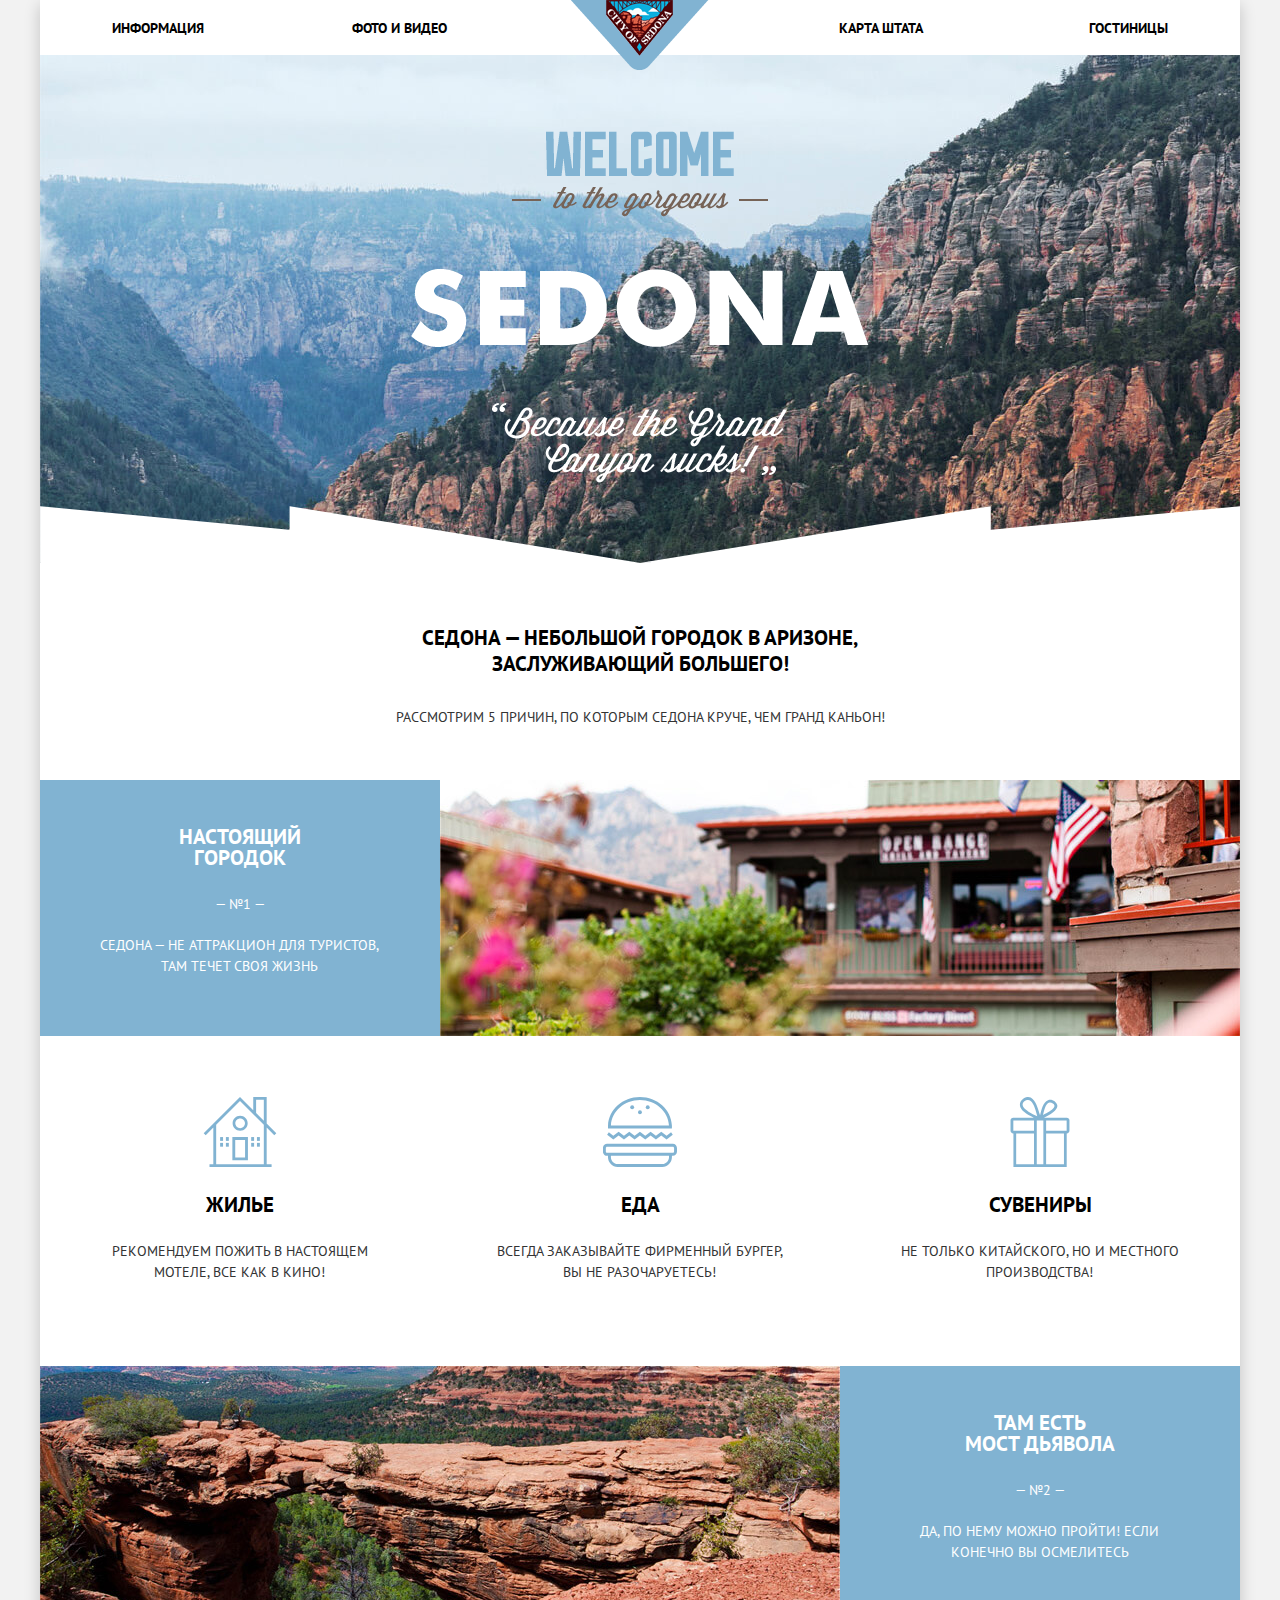
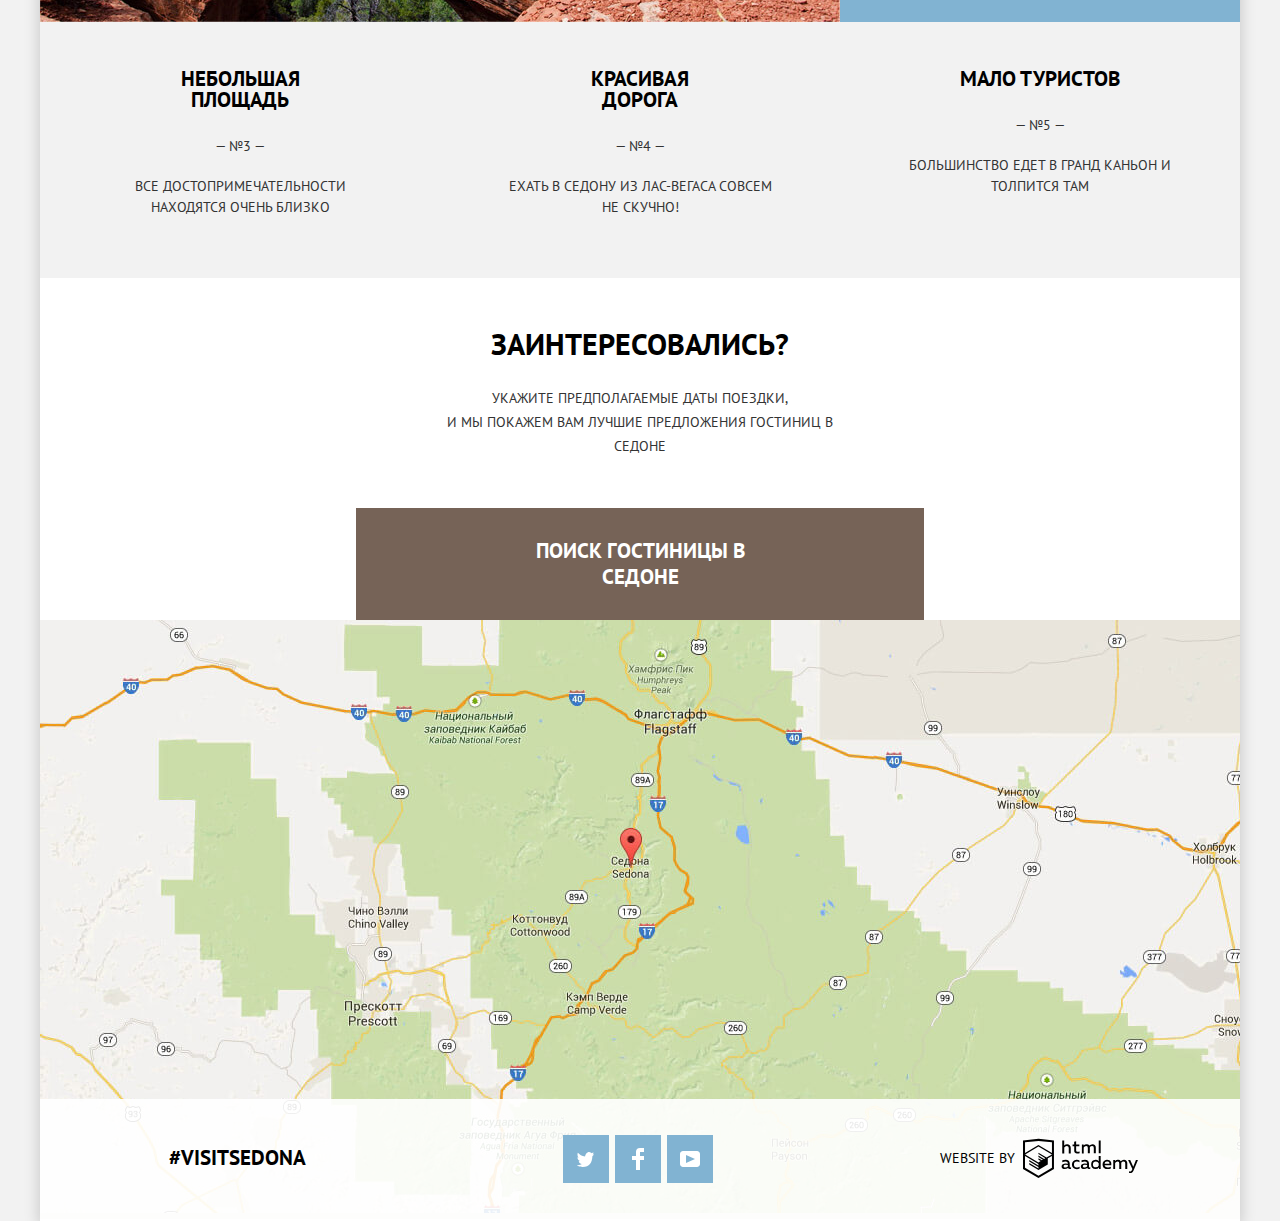
==== commit c3bed9e4: "Финальные правки№4" ====
--- a/index.html
+++ b/index.html
@@ -4,8 +4,8 @@
     <meta charset="utf-8">
     <title>HTML Academy: Седона</title>
     <link href="https://fonts.googleapis.com/css?family=PT+Sans:400,700&amp;subset=cyrillic" rel="stylesheet">
-    <link href="css/normalize.css" rel="stylesheet">
-    <link href="css/style.min.css" rel="stylesheet">
+    <link href="css/normalize.min.css" rel="stylesheet">
+    <link href="css/style.css" rel="stylesheet">
   </head>
   <body>
     <div class="body-wrapper">
@@ -100,13 +100,13 @@
           <div class="search-form-container">
             <button class="btn search-hotel-btn">Поиск гостиницы в Седоне</button>
             <form class="search-form-hotels" action="https://echo.htmlacademy.ru" method="get">
-              <p class="search-form-item"><label for="check-in-date">Дата заезда:</label><input class="in-out-date" type="text" id="check-in-date" name="check-in-date" placeholder=" 24 Апреля 2017">
+              <p class="search-form-item"><label for="check-in-date">Дата заезда:</label><input class="in-out-date" type="text" id="check-in-date" name="checkin" placeholder=" 24 Апреля 2017">
                 <span class="calendar-in">
                   <svg xmlns="http://www.w3.org/2000/svg" width="21" height="22" viewBox="0 0 21 22"><path d="M19.251 2.025h-2.845V.648c0-.381-.294-.689-.656-.689-.363 0-.656.308-.656.689v1.377h-3.938V.648c0-.381-.294-.689-.655-.689-.363 0-.657.308-.657.689v1.377H5.906V.648c0-.381-.294-.689-.656-.689-.363 0-.657.308-.657.689v1.377H1.75C.784 2.025 0 2.847 0 3.862v16.302C0 21.179.784 22 1.75 22h17.501c.966 0 1.749-.821 1.749-1.836V3.862c0-1.015-.783-1.837-1.749-1.837zm.437 18.139a.448.448 0 0 1-.437.459H1.75a.45.45 0 0 1-.438-.459V3.862a.45.45 0 0 1 .438-.459h2.844v1.378c0 .381.294.689.657.689.362 0 .656-.308.656-.689V3.403h3.938v1.378c0 .381.294.689.657.689.361 0 .655-.308.655-.689V3.403h3.938v1.378c0 .381.293.689.656.689.362 0 .656-.308.656-.689V3.403h2.845c.241 0 .437.206.437.459v16.302z"/><path d="M4.594 8.225h2.625v2.066H4.594zM4.594 11.668h2.625v2.067H4.594zM4.594 15.112h2.625v2.066H4.594zM9.188 15.112h2.625v2.066H9.188zM9.188 11.668h2.625v2.067H9.188zM9.188 8.225h2.625v2.066H9.188zM13.781 15.112h2.625v2.066h-2.625zM13.781 11.668h2.625v2.067h-2.625zM13.781 8.225h2.625v2.066h-2.625z"/>
                   </svg>
                 </span>
               </p>
-              <p class="search-form-item"><label for="check-out-date">Дата выезда:</label><input class="in-out-date" type="text" id="check-out-date" name="check-out-date" placeholder=" 4 Июля 2017">
+              <p class="search-form-item"><label for="check-out-date">Дата выезда:</label><input class="in-out-date" type="text" id="check-out-date" name="checkout" placeholder=" 4 Июля 2017">
                 <span class="calendar-out">
                   <svg xmlns="http://www.w3.org/2000/svg" width="21" height="22" viewBox="0 0 21 22"><path d="M19.251 2.025h-2.845V.648c0-.381-.294-.689-.656-.689-.363 0-.656.308-.656.689v1.377h-3.938V.648c0-.381-.294-.689-.655-.689-.363 0-.657.308-.657.689v1.377H5.906V.648c0-.381-.294-.689-.656-.689-.363 0-.657.308-.657.689v1.377H1.75C.784 2.025 0 2.847 0 3.862v16.302C0 21.179.784 22 1.75 22h17.501c.966 0 1.749-.821 1.749-1.836V3.862c0-1.015-.783-1.837-1.749-1.837zm.437 18.139a.448.448 0 0 1-.437.459H1.75a.45.45 0 0 1-.438-.459V3.862a.45.45 0 0 1 .438-.459h2.844v1.378c0 .381.294.689.657.689.362 0 .656-.308.656-.689V3.403h3.938v1.378c0 .381.294.689.657.689.361 0 .655-.308.655-.689V3.403h3.938v1.378c0 .381.293.689.656.689.362 0 .656-.308.656-.689V3.403h2.845c.241 0 .437.206.437.459v16.302z"/><path d="M4.594 8.225h2.625v2.066H4.594zM4.594 11.668h2.625v2.067H4.594zM4.594 15.112h2.625v2.066H4.594zM9.188 15.112h2.625v2.066H9.188zM9.188 11.668h2.625v2.067H9.188zM9.188 8.225h2.625v2.066H9.188zM13.781 15.112h2.625v2.066h-2.625zM13.781 11.668h2.625v2.067h-2.625zM13.781 8.225h2.625v2.066h-2.625z"/>
                   </svg>
@@ -123,7 +123,9 @@
               <button class="btn search-form-btn" type="submit">Найти</button>
             </form>
           </div>
-          <div class="map"></div>
+          <div class="map">
+            <iframe src="https://www.google.com/maps/embed?pb=!1m14!1m8!1m3!1d841187.9344941977!2d-112.12610169262844!3d34.556331064289985!3m2!1i1024!2i768!4f13.1!3m3!1m2!1s0x872da132f942b00d%3A0x5548c523fa6c8efd!2z0KHQtdC00L7QvdCwLCDQkNGA0LjQt9C-0L3QsCA4NjMzNiwg0KHQqNCQ!5e0!3m2!1sru!2sru!4v1522768116857" width="1200" height="593" frameborder="0" style="border:0" allowfullscreen></iframe>
+          </div>
         </section>
       </main>
       <footer class="main-footer">
@@ -162,5 +164,6 @@
         </div>
       </footer>
     </div>
+    <script src="js/javascript.js"></script>
   </body>
 </html>
--- a/css/style.css
+++ b/css/style.css
@@ -0,0 +1,1283 @@
+body {
+    margin: 0;
+    padding: 0;
+    font-family: "PT Sans", Arial, sans-serif;
+    font-size: 14px;
+    line-height: 21px;
+    font-weight: 700;
+    color: #333333;
+    text-transform: uppercase;
+    background-color: #f2f2f2;
+}
+
+a {
+    text-decoration: none;
+}
+
+.visually-hidden:not(:focus):not(:active),
+input[type="checkbox"].visually-hidden,
+input[type="radio"].visually-hidden {
+    position: absolute;
+    width: 1px;
+    height: 1px;
+    margin: -1px;
+    border: 0;
+    padding: 0;
+    white-space: nowrap;
+    -webkit-clip-path: inset(100%);
+            clip-path: inset(100%);
+    clip: rect(0 0 0 0);
+    overflow: hidden;
+}
+
+.body-wrapper {
+    background-color: #ffffff;
+    width: 1200px;
+    margin: 0 auto;
+    -webkit-box-shadow: 0px 5px 15px 0px rgba(0, 1, 1, 0.2);
+            box-shadow: 0px 5px 15px 0px rgba(0, 1, 1, 0.2);
+}
+
+.header-navigation {
+    font-size: 14px;
+    line-height: 26px;
+    color: #000000;
+    background-color: #ffffff;
+}
+
+.site-navigation {
+    list-style: none;
+}
+
+.site-navigation a {
+    color: #000000;
+}
+
+.site-navigation a:hover {
+    color: #81b3d2;
+}
+
+.site-navigation a:active {
+    color: #cacaca;
+}
+
+.main-background {
+    background-image: url("../img/sedona-mountains-shape.png"), url("../img/sedona-mountains.jpg");
+    background-repeat: no-repeat;
+    background-color: #6c6769;
+    background-position: bottom, 0 -56px;
+    padding-bottom: 74px;
+}
+
+.features {
+    font-weight: normal;
+}
+
+.features-list,
+.feature-item-list {
+    list-style: none;
+}
+
+.feature-item,
+.features-head {
+    text-align: center;
+}
+
+
+
+.features h3 {
+    font-size: 21px;
+    line-height: 21px;
+    color: #000000;
+    font-weight: bold;
+    text-align: center;
+    width: 160px;
+    padding-left: 120px;
+}
+
+.features-title p:first-child {
+    font-weight: bold;
+    font-size: 21px;
+    line-height: 26px;
+    color: #000000;
+}
+
+
+.search-form {
+    background-color: #ffffff;
+}
+
+.search-form p {
+    text-align: center;
+    line-height: 24px;
+    font-weight: normal;
+}
+
+.search-form-head {
+    font-size: 30px;
+    line-height: 36px;
+    color: #000000;
+    font-weight: bold;
+}
+
+.search-form form {
+    font-size: 14px;
+    line-height: 26px;
+    color: #000000;
+    background-color: #ffffff;
+}
+
+.btn {
+    font-size: 21px;
+    line-height: 26px;
+    color: #ffffff;
+    text-align: center;
+    vertical-align: middle;
+    font-weight: bold;
+    border: none;
+    background-color: #766357;
+    text-transform: uppercase;
+    cursor: pointer;
+}
+
+.btn:hover {
+    background-color: #604e44;
+}
+
+.btn:active {
+    background-color: #503e34;
+    color: #857871;
+}
+
+.search-form-btn {
+    background-color: #81b3d2;
+    padding-left: 196px;
+    padding-right: 197px;
+    padding-top: 18px;
+    padding-bottom: 16px;
+    margin-top: 24px;
+    width: 100%;
+}
+
+.search-form-btn:hover {
+    background-color: #669ec1;
+}
+
+.search-form-btn:active {
+    background-color: #5596be;
+    color: #88b6d0;
+}
+
+.search-form input {
+    font: inherit;
+    border: none;
+    background-color: #f2f2f2;
+}
+
+.search-form input:hover {
+    background-color: #ebebeb;
+}
+
+.search-form input:focus {
+    background-color: #ffffff;
+    outline: 2px solid #e5e5e5
+}
+
+input::-webkit-input-placeholder {
+    color: #000000;
+    text-transform: uppercase;
+}
+
+input:-ms-input-placeholder {
+    color: #000000;
+    text-transform: uppercase;
+}
+
+input::-ms-input-placeholder {
+    color: #000000;
+    text-transform: uppercase;
+}
+
+input::placeholder {
+    color: #000000;
+    text-transform: uppercase;
+}
+
+.main-footer {
+    font-weight: normal;
+}
+
+.footer-hashtag {
+    font-size: 21px;
+    line-height: 26px;
+    color: #000000;
+    font-weight: bold;
+    margin: 0;
+}
+
+.footer-social {
+    text-align: center;
+}
+
+.footer-social ul {
+    list-style: none;
+}
+
+.social-btn {
+    display: -webkit-box;
+    display: -ms-flexbox;
+    display: flex;
+    -webkit-box-align: center;
+        -ms-flex-align: center;
+            align-items: center;
+    -webkit-box-pack: center;
+        -ms-flex-pack: center;
+            justify-content: center;
+    width: 46px;
+    height: 48px;
+    background-color: #81b3d2;
+}
+
+.social-btn:hover {
+    background-color: #669ec1;
+}
+
+.social-btn:active {
+    background-color: #5596be;
+}
+
+.social-btn svg {
+    fill: #ffffff;
+}
+
+.social-btn:active svg {
+    fill: #88b6d0;
+}
+
+.main-footer-logo svg {
+    margin-bottom: -8px;
+}
+
+.main-footer-logo:hover svg {
+    fill: #81b3d2;
+}
+
+.main-footer-logo:active svg {
+    fill: #cacaca;
+}
+
+.footer-copyright  {
+    display: -webkit-box;
+    display: -ms-flexbox;
+    display: flex;
+    -webkit-box-align: center;
+        -ms-flex-align: center;
+            align-items: center;
+    font-size: 14px;
+    line-height: 26px;
+    color: #000000;
+    margin: 0;
+    padding: 0;
+}
+
+
+/* Страница отелей */
+
+
+.site-navigation-current a {
+    color: #756357;
+}
+
+.hotel-results-list a {
+    color: #000000;
+}
+
+.hotel-filter form {
+    background-color: #49545a;
+    background-image: url("../img/filter-background.jpg");
+    background-repeat: no-repeat;
+    color: #ffffff;
+    font-size: 14px;
+    line-height: 21px;
+}
+
+.hotel-filter ul,
+.hotel-results ul {
+    list-style: none;
+}
+
+.hotel-filter fieldset{
+    border: none;
+    padding: 0;
+    margin: 0;
+}
+
+.filter-form-btn {
+    display: block;
+    color: #ffffff;
+    font-size: 14px;
+    line-height: 21px;
+    font-weight: normal;
+    background-color: transparent;
+    border: 2px solid #ffffff;
+    padding: 6px 34px;
+    margin: -2px 0 0 85px;
+}
+
+.filter-form-btn:hover,
+.filter-form-btn:active {
+    color: #000000;
+    background-color: #ffffff;
+}
+
+.hotel-filter {
+    font-weight: normal;
+}
+
+.hotel-filter legend {
+    font-size: 16px;
+    line-height: 21px;
+    font-weight: bold;
+}
+
+.hotel-results {
+    font-weight: normal;
+}
+
+.hotel-results h2,
+.hotel-results h3 {
+    font-size: 21px;
+    line-height: 26px;
+    color: #000000;
+}
+
+.hotel-sorting li {
+    font-size: 12px;
+    line-height: 18px;
+    font-weight: normal;
+}
+
+.sorting {
+    font-size: 12px;
+    line-height: 18px;
+    font-weight: normal;
+    color: #000000;
+    margin: 0;
+    margin-left: 49px;
+    margin-top: 6px;
+}
+
+.hotel-sorting a {
+    color: #cacaca;
+    opacity: 30%;
+    text-decoration: underline;
+    -webkit-text-decoration-color: #81b3d2;
+            text-decoration-color: #81b3d2;
+    -webkit-text-decoration-style: dotted;
+            text-decoration-style: dotted;
+}
+
+.hotel-sorting-current a {
+    color: #81b3d2;
+    text-decoration: none;
+}
+
+.hotel-sorting svg {
+    fill: #cacaca;
+}
+
+.hotel-sorting-current svg {
+    fill: #81b3d2;
+}
+
+.updown:hover svg {
+    fill: #000000;
+}
+
+.updown:active svg {
+    fill: #81b3d2;
+}
+
+.hotel-results a:hover {
+    color: #81b3d2;
+}
+
+.hotel-sorting a:active {
+    color: #000000;
+    text-decoration: none;
+}
+
+.rating {
+    font-size: 14px;
+    line-height: 21px;
+    color: #666666;
+}
+
+.hotel-results-name a:hover {
+    color: #81b3d2;
+}
+
+.hotel-results-name a:active {
+    color: #cacaca;
+}
+
+.hotel-results-item .btn-info {
+    font-size: 14px;
+    line-height: 21px;
+    color: #ffffff;
+    background-color: #81b3d2;
+    padding: 4px 16px 3px 15px;
+}
+
+.hotel-results-item .btn-order {
+    font-size: 14px;
+    line-height: 21px;
+    background-color: #766357;
+    color: #ffffff;
+    padding: 4px 16px 3px 17px;
+}
+
+.hotel-results-item .btn-info:hover {
+    background-color: #669ec1;
+    color: #ffffff;
+}
+
+.hotel-results-item .btn-info:active {
+    background-color: #5596be;
+    color: #88b6d0;
+}
+
+.hotel-results-item .btn-order:hover {
+    background-color: #604e44;
+    color: #ffffff;
+}
+
+.hotel-results-item .btn-order:active {
+    background-color: #503e34;
+    color: #857871;
+}
+
+
+/* Главная страница сетки */
+
+
+.container {
+    width: 1200px;
+    margin: 0 auto;
+    padding: 0;
+}
+
+.body-wrapper {
+    background-color: #ffffff;
+    width: 1200px;
+    margin: 0 auto;
+    -webkit-box-shadow: 0px 5px 15px 0px rgba(0, 1, 1, 0.2);
+            box-shadow: 0px 5px 15px 0px rgba(0, 1, 1, 0.2);
+}
+
+.site-navigation {
+    display: -webkit-box;
+    display: -ms-flexbox;
+    display: flex;
+    padding-left: 72px;
+    padding-right: 72px;
+}
+
+.site-navigation li {
+    width: 240px;
+    text-align: left;
+}
+
+.site-navigation li:last-child,
+.site-navigation li:nth-child(3) {
+    text-align: right;
+}
+
+
+.site-navigation li:nth-child(2) {
+    margin-right: auto;
+}
+
+.site-navigation li:nth-child(3) {
+    margin-left: auto;
+    padding-right: 5px;
+}
+
+.main-header {
+    position: relative;
+    padding-top: 1px;
+}
+
+.main-header-logo-container {
+    position: absolute;
+    top: 0;
+    left: 531px;
+}
+
+.main-background img {
+    margin-left: 371px;
+    margin-top: 76px;
+}
+
+.features-title {
+    margin: 0 354px;
+    margin-bottom: 52px;
+    margin-top: 62px;
+}
+
+.features-title .features-head:first-child {
+    margin-bottom: 30px;
+}
+
+.features-list {
+    display: -webkit-box;
+    display: -ms-flexbox;
+    display: flex;
+    -ms-flex-wrap: wrap;
+        flex-wrap: wrap;
+    -webkit-box-align: stretch;
+        -ms-flex-align: stretch;
+            align-items: stretch;
+    -ms-flex-line-pack: stretch;
+        align-content: stretch;
+    margin: 0;
+    padding: 0;
+
+}
+
+.feature-item {
+    width: 400px;
+}
+
+.features-list p {
+    text-align: center;
+    padding-left: 48px;
+    padding-right: 49px;
+}
+
+.features-img {
+    width: 800px;
+    height: 256px;
+}
+
+.feature-item-inside img {
+    width: 74px;
+    height: 70px;
+}
+
+.features-list li:first-child,
+.features-list li:nth-child(7) {
+    background-color: #81b3d2;
+    color: #ffffff;
+    padding-top: 25px;
+    padding-bottom: 25px;
+}
+
+.features-background p {
+    display: inline-block;
+    vertical-align: middle;
+    margin: 0;
+}
+
+.features-background p:nth-child(2) {
+    padding-bottom: 20px;
+    padding-top: 5px;
+}
+
+.features-list li:nth-child(8),
+.features-list li:nth-child(9),
+.features-list li:nth-child(10) {
+    padding-top: 25px;
+    padding-bottom: 46px;
+    background-color: #f2f2f2;
+}
+
+.features-list li:first-child h3,
+.features-list li:nth-child(7) h3{
+    color: #ffffff;
+}
+
+.features-list li:nth-child(3),
+.features-list li:nth-child(4),
+.features-list li:nth-child(5) {
+    background-color: #ffffff;
+    padding-top: 47px;
+    padding-bottom: 69px;
+}
+
+.feature-item:nth-child(3) h3,
+.feature-item:nth-child(4) h3,
+.feature-item:nth-child(5) h3 {
+    padding-bottom: 5px;
+}
+
+.feature-item:nth-child(8) p,
+.feature-item:nth-child(9) p,
+.feature-item:nth-child(10) p {
+    padding-left: 65px;
+    padding-right: 65px;
+    padding-top: 5px;
+}
+
+.search-form-title {
+    margin: 0 380px;
+    margin-top: 54px;
+    margin-bottom: 50px;
+}
+
+.search-hotel-btn {
+    margin-left: 316px;
+    margin-right: 316px;
+    padding-left: 139px;
+    padding-right: 139px;
+    padding-top: 30px;
+    padding-bottom: 30px;
+}
+
+.search-form-hotels {
+    position: absolute;
+    display: -webkit-box;
+    display: -ms-flexbox;
+    display: none;
+    -webkit-box-orient: horizontal;
+    -webkit-box-direction: normal;
+        -ms-flex-direction: row;
+            flex-direction: row;
+    -webkit-box-pack: justify;
+        -ms-flex-pack: justify;
+            justify-content: space-between;
+    -ms-flex-wrap: wrap;
+        flex-wrap: wrap;
+    left: 316px;
+    padding: 55px;
+    width: 458px;
+}
+
+.search-form-hotels p {
+    font-weight: bold;
+    text-align: left;
+}
+
+.search-form-container {
+    position: relative;
+}
+
+.search-form-item {
+    margin: 0;
+    margin-bottom: 30px;
+}
+
+.search-form-item label,
+.search-form-item input {
+    display: inline-block;
+    vertical-align: middle;
+
+}
+
+.search-form-item:nth-child(1) label,
+.search-form-item:nth-child(2) label,
+.search-form-item:nth-child(3) label {
+    width: 112px;
+}
+
+.search-form-item:nth-child(4) label {
+    width: 38px;
+    margin-right: 27px;
+    margin-left: 50px;
+}
+
+.search-form-item input {
+    padding: 9px 9px;
+    line-height: 1;
+}
+
+.search-form-item:first-child,
+.search-form-item:nth-child(2) {
+    width: 100%;
+}
+
+.search-form-item:nth-child(3),
+.search-form-item:nth-child(4) {
+    width: 50%;
+    vertical-align: middle;
+  }
+
+.search-form-item .in-out-date {
+    width: 346px;
+    -webkit-box-sizing: border-box;
+            box-sizing: border-box;
+            padding-right: 38px;
+}
+
+.search-form-item {
+    position: relative;
+}
+
+.calendar-in {
+    position: absolute;
+    top: 50%;
+    -webkit-transform: translateY(-50%);
+        -ms-transform: translateY(-50%);
+            transform: translateY(-50%);
+    cursor: pointer;
+    right: 9px;
+    display: -webkit-inline-box;
+    display: -ms-inline-flexbox;
+    display: inline-flex;
+}
+
+.calendar-out {
+    position: absolute;
+    top: 50%;
+    -webkit-transform: translateY(-50%);
+        -ms-transform: translateY(-50%);
+            transform: translateY(-50%);
+    cursor: pointer;
+    right: 9px;
+    display: -webkit-inline-box;
+    display: -ms-inline-flexbox;
+    display: inline-flex;
+}
+
+.calendar-in svg,
+.calendar-out svg {
+    fill: #cacaca;
+}
+
+.calendar-in:hover svg,
+.calendar-out:hover svg {
+    fill: #000000;
+}
+
+.calendar-in:active svg,
+.calendar-out:active svg {
+    fill: #81b3d2;
+}
+
+.search-form-item .amount {
+    width: 114px;
+    -webkit-box-sizing: border-box;
+            box-sizing: border-box;
+    text-align: center;
+    padding-left: 37px;
+    padding-right: 37px;
+}
+
+.search-form-minus {
+    position: absolute;
+    width: 12px;
+    height: 3px;
+    background-color: #a9a9a9;
+    cursor: pointer;
+    top: 50%;
+    -webkit-transform: translateY(-50%);
+        -ms-transform: translateY(-50%);
+            transform: translateY(-50%);
+    right: 90px;
+    display: -webkit-inline-box;
+    display: -ms-inline-flexbox;
+    display: inline-flex;
+}
+
+.search-form-plus {
+    position: absolute;
+    width: 11px;
+    height: 3px;
+    background-color: #a9a9a9;
+    cursor: pointer;
+    top: 50%;
+    -webkit-transform: translateY(-50%);
+        -ms-transform: translateY(-50%);
+            transform: translateY(-50%);
+    right: 12px;
+    display: -webkit-inline-box;
+    display: -ms-inline-flexbox;
+    display: inline-flex;
+}
+
+.search-form-plus::after {
+    content: "";
+    position: absolute;
+    width: 3px;
+    height: 11px;
+    background-color: #a9a9a9;
+    cursor: pointer;
+    top: 50%;
+    -webkit-transform: translateY(-50%);
+        -ms-transform: translateY(-50%);
+            transform: translateY(-50%);
+    right: 4px;
+    display: -webkit-inline-box;
+    display: -ms-inline-flexbox;
+    display: inline-flex;
+}
+
+.search-form-minus:hover,
+.search-form-plus:hover,
+.search-form-plus:hover::after {
+    background-color: #000000;
+}
+
+.search-form-minus:active,
+.search-form-plus:active,
+.search-form-plus:active::after {
+    background-color: #81b3d2;
+}
+
+.map {
+    background-image: url("../img/map.jpg");
+    background-repeat: no-repeat;
+    background-color: #e9e5dc;
+    width: 1200px;
+    min-height: 593px;
+    background-position: -40px -154px;
+}
+
+.main-footer .container {
+    display: -webkit-box;
+    display: -ms-flexbox;
+    display: flex;
+    -ms-flex-pack: distribute;
+        justify-content: space-around;
+    -webkit-box-align: center;
+        -ms-flex-align: center;
+            align-items: center;
+    -ms-flex-line-pack: center;
+        align-content: center;
+}
+
+.main-footer {
+    position: relative;
+    z-index: 2;
+    background-color: rgba(255, 255, 255, 0.9);
+    padding-top: 36px;
+    padding-bottom: 36px;
+    padding-left: 16px;
+    padding-right: 16px;
+    margin-top: -120px;
+}
+
+.footer-item:first-child {
+    padding-bottom: 4px;
+    padding-right: 30px;
+}
+
+.footer-item:nth-child(2) {
+    padding-bottom: 2px;
+}
+
+.footer-item:last-child {
+    padding-bottom: 4px;
+    padding-right: 5px;
+}
+
+.inner-footer {
+    position: static;
+    z-index: 1;
+    background-color: rgba(255, 255, 255, 1);
+
+    margin-top: auto;
+
+}
+
+.footer-social ul {
+    display: -webkit-box;
+    display: -ms-flexbox;
+    display: flex;
+    width: 150px;
+    -webkit-box-pack: justify;
+        -ms-flex-pack: justify;
+            justify-content: space-between;
+    -ms-flex-wrap: wrap;
+        flex-wrap: wrap;
+    margin: 0 auto;
+    padding: 0;
+}
+
+.footer-copyright b {
+    font-weight: normal;
+    margin-right: 8px;
+}
+
+/* Страница отелей сетки */
+
+.hotel-filter-form {
+    display: -webkit-box;
+    display: -ms-flexbox;
+    display: flex;
+    -webkit-box-align: center;
+        -ms-flex-align: center;
+            align-items: center;
+    padding: 28px 72px 32px 72px;
+}
+
+.hotel-filter-form fieldset:first-child {
+    margin-right: 115px;
+}
+
+.hotel-filter-form fieldset:nth-child(2) {
+    margin-right: 319px;
+    margin-left: 3px;
+}
+
+.hotel-filter-form ul {
+    margin: 0;
+    margin-top: 25px;
+}
+
+.hotel-filter-option {
+    margin-bottom: 23px;
+}
+
+.hotel-filter-option:last-child,
+.hotel-filter-option:last-child {
+    margin: 0;
+}
+
+
+.checkbox-label {
+    position: relative;
+}
+
+.checkbox-label input[type="checkbox"] + .checkbox-indicator {
+    position: absolute;
+    background-image: url("../img/filter-checkbox-off.svg");
+    background-repeat: no-repeat;
+    width: 27px;
+    height: 23px;
+    top: -2px;
+    left: -40px;
+}
+
+.checkbox-label input[type="checkbox"]:checked + .checkbox-indicator {
+    position: absolute;
+    background-image: url("../img/filter-checkbox-on.svg");
+    background-repeat: no-repeat;
+    width: 27px;
+    height: 23px;
+    top: -2px;
+    left: -40px;
+}
+
+.checkbox-label input[type="checkbox"]:disabled + .checkbox-indicator {
+    position: absolute;
+    background-image: url("../img/filter-checkbox-off-disabled.svg");
+    background-repeat: no-repeat;
+    width: 27px;
+    height: 23px;
+    top: -2px;
+    left: -40px;
+}
+
+.checkbox-label input[type="checkbox"]:checked:disabled + .checkbox-indicator {
+    position: absolute;
+    background-image: url("../img/filter-checkbox-on-disabled.svg");
+    background-repeat: no-repeat;
+    width: 27px;
+    height: 23px;
+    top: -2px;
+    left: -40px;
+}
+
+.checkbox-label input[type="checkbox"]:focus + .checkbox-indicator {
+    border-color: #663d15;
+    outline: thin dotted;
+    outline: 5px auto -webkit-focus-ring-color;
+}
+
+.filter-range {
+    width: 330px;
+    margin-left: 29px;
+}
+
+.filter-range-title {
+  margin-top: -2px;
+    margin-bottom: 13px;
+    font-weight: bold;
+    font-size: 16px;
+    line-height: 21px;
+}
+
+.price-controls {
+    position: relative;
+    height: 32px;
+    font-size: 0;
+    margin-top: -3px;
+    margin-bottom: 20px;
+    border: 2px solid #ffffff;
+    border-radius: 2px;
+}
+
+.price-controls::after {
+    content: "";
+    position: absolute;
+    top: 50%;
+    left: 50%;
+    width: 2px;
+    height: 22px;
+    background: #ffffff;
+    -webkit-transform: translate(-50%, -50%);
+      -ms-transform: translate(-50%, -50%);
+          transform: translate(-50%, -50%);
+}
+
+.price-controls label {
+    display: inline-block;
+    font-size: 14px;
+    line-height: 38px;
+    vertical-align: top;
+    cursor: pointer;
+    margin-top: -3px;
+}
+
+.price-controls .min-price {
+    padding-left: 65px;
+    width: 90px;
+}
+
+.price-controls .max-price {
+    padding-left: 58px;
+    width: 90px;
+}
+
+.price-controls input {
+    width: 50px;
+    margin: 0;
+    color: inherit;
+    background: none;
+    border: none;
+}
+
+.range-controls {
+    position: relative;
+    margin-bottom: 35px;
+}
+
+.range-controls .scale {
+    height: 2px;
+    background: rgba(255, 255, 255, 0.3);
+}
+
+.range-controls .bar {
+    width: 80%;
+    height: 2px;
+    background: #ffffff;
+}
+
+.range-toggle {
+    position: absolute;
+    top: -9px;
+    width: 4px;
+    height: 4px;
+    background: #ababab;
+    border: 8px solid #ffffff;
+    border-radius: 50%;
+    -webkit-box-shadow: 0 2px 1px 0 rgba(0, 1, 1, 0.2);
+            box-shadow: 0 2px 1px 0 rgba(0, 1, 1, 0.2);
+          cursor: pointer;
+}
+
+.range-toggle:hover {
+    border: 9px solid #ffffff;
+}
+
+.range-toggle-min {
+    left: 0;
+}
+
+.range-toggle-max {
+    left: 80%;
+}
+
+.sorting-wrapper {
+    display: -webkit-box;
+    display: -ms-flexbox;
+    display: flex;
+    -webkit-box-align: center;
+        -ms-flex-align: center;
+            align-items: center;
+    margin: 30px 72px;
+}
+
+.hotel-sorting  {
+    display: -webkit-box;
+    display: -ms-flexbox;
+    display: flex;
+    padding: 0;
+    margin: 0;
+    margin-top: 6px;
+    margin-left: 40px;
+    -webkit-box-align: center;
+        -ms-flex-align: center;
+            align-items: center;
+}
+
+.hotel-sorting li:nth-child(2) {
+    margin-left: 31px;
+}
+
+.hotel-sorting li:nth-child(3) {
+    margin-left: 33px;
+}
+
+.hotel-sorting li:nth-child(4 ) {
+    margin-left: 504px;
+}
+
+.hotel-sorting li:nth-child(5) {
+    margin-left: 12px;
+}
+
+.hotel-results-list {
+    display: -webkit-box;
+    display: -ms-flexbox;
+    display: flex;
+    -webkit-box-orient: vertical;
+    -webkit-box-direction: normal;
+        -ms-flex-direction: column;
+            flex-direction: column;
+    margin: 0px;
+    padding: 0px;
+}
+
+.hotel-results-item {
+    position: relative;
+    border-top: 1px solid #e5e5e5;
+    padding: 30px 72px 30px 72px;
+    display: -webkit-box;
+    display: -ms-flexbox;
+    display: flex;
+    -webkit-box-pack: justify;
+        -ms-flex-pack: justify;
+            justify-content: space-between;
+}
+
+.hotel-results-column:nth-child(2) {
+    display: -webkit-box;
+    display: -ms-flexbox;
+    display: flex;
+    -webkit-box-orient: horizontal;
+    -webkit-box-direction: normal;
+        -ms-flex-direction: row;
+            flex-direction: row;
+    -ms-flex-wrap: wrap;
+        flex-wrap: wrap;
+    -ms-flex-line-pack: justify;
+        align-content: space-between;
+    width: 258px;
+    margin-right: 490px;
+}
+
+.hotel-results-column:nth-child(3) {
+    display: -webkit-box;
+    display: -ms-flexbox;
+    display: flex;
+    -webkit-box-orient: vertical;
+    -webkit-box-direction: normal;
+        -ms-flex-direction: column;
+            flex-direction: column;
+    -webkit-box-pack: justify;
+        -ms-flex-pack: justify;
+            justify-content: space-between;
+    text-align: right;
+    width: 113px;
+}
+
+.hotel-results-column ul {
+    padding: 0;
+    margin: 0;
+}
+
+.stars {
+    -webkit-box-ordinal-group: 0;
+        -ms-flex-order: -1;
+            order: -1;
+}
+
+.stars li {
+    display: inline-block;
+    vertical-align: baseline;
+}
+
+.hotel-results-item:last-child {
+    border-bottom: 1px solid #e5e5e5;
+}
+
+.hotel-results h2,
+.hotel-results-item h3,
+.hotel-results-item p {
+    margin: 0;
+}
+
+.hotel-results-item h3 {
+    margin-top: -5px;
+}
+
+.hotel-price {
+    position: relative;
+    padding-bottom: 5px;
+    width: 182px;
+}
+
+.hotel-price-type {
+    display: inline-block;
+    vertical-align: middle;
+    width: 100px;
+}
+
+.hotel-results-price {
+    padding-left: 15px;
+}
+
+.btn-info {
+    margin-right: 6px;
+}
+
+.rating {
+    padding-left: 15px;
+    padding-right: 13px;
+    padding-top: 3px;
+    padding-bottom: 3px;
+    background-color: #f2f2f2;
+}
+
+@-webkit-keyframes bounce {
+    0% { -webkit-transform: translateY(-100px); transform: translateY(-100px); }
+    100% { -webkit-transform: translateY(0px); transform: translateY(0px); }
+}
+
+@keyframes bounce {
+    0% { -webkit-transform: translateY(-100px); transform: translateY(-100px); }
+    100% { -webkit-transform: translateY(0px); transform: translateY(0px); }
+}
+
+.popup-show-hide {
+    display: -webkit-box;
+    display: -ms-flexbox;
+    display: flex;
+    -webkit-animation-name: bounce;
+            animation-name: bounce;
+    -webkit-animation-duration: 0.6s;
+            animation-duration: 0.6s;
+}
+
+
+@-webkit-keyframes shake {
+    0%, 100% { -webkit-transform: translateX(0); transform: translateX(0); }
+    10%, 30%, 50%, 70%, 90% { -webkit-transform: translatex(-10px); transform: translatex(-10px); }
+    20%, 40%, 60%, 80% { -webkit-transform: translateX(10px); transform: translateX(10px); }
+}
+
+
+@keyframes shake {
+    0%, 100% { -webkit-transform: translateX(0); transform: translateX(0); }
+    10%, 30%, 50%, 70%, 90% { -webkit-transform: translatex(-10px); transform: translatex(-10px); }
+    20%, 40%, 60%, 80% { -webkit-transform: translateX(10px); transform: translateX(10px); }
+}
+
+.form-error {
+    -webkit-animation-name: shake;
+            animation-name: shake;
+    -webkit-animation-duration: 0.6s;
+            animation-duration: 0.6s;
+}
